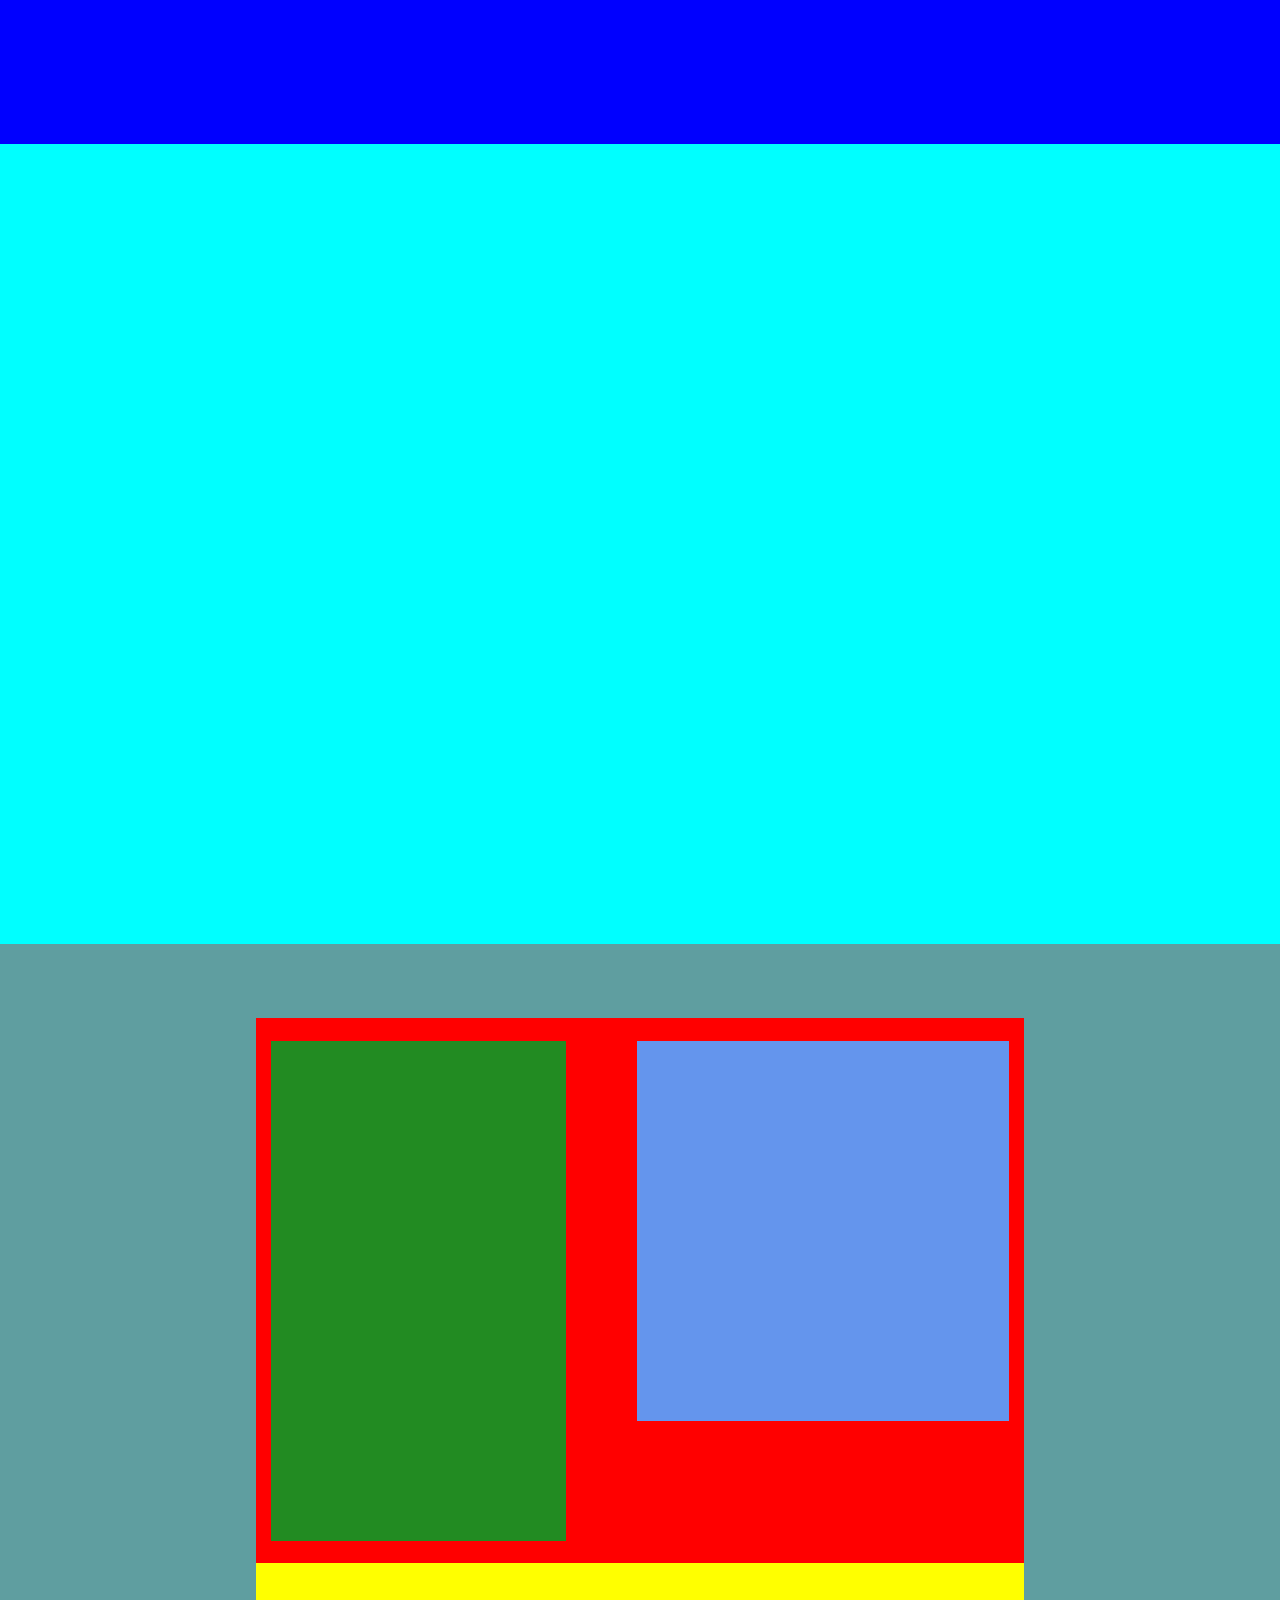
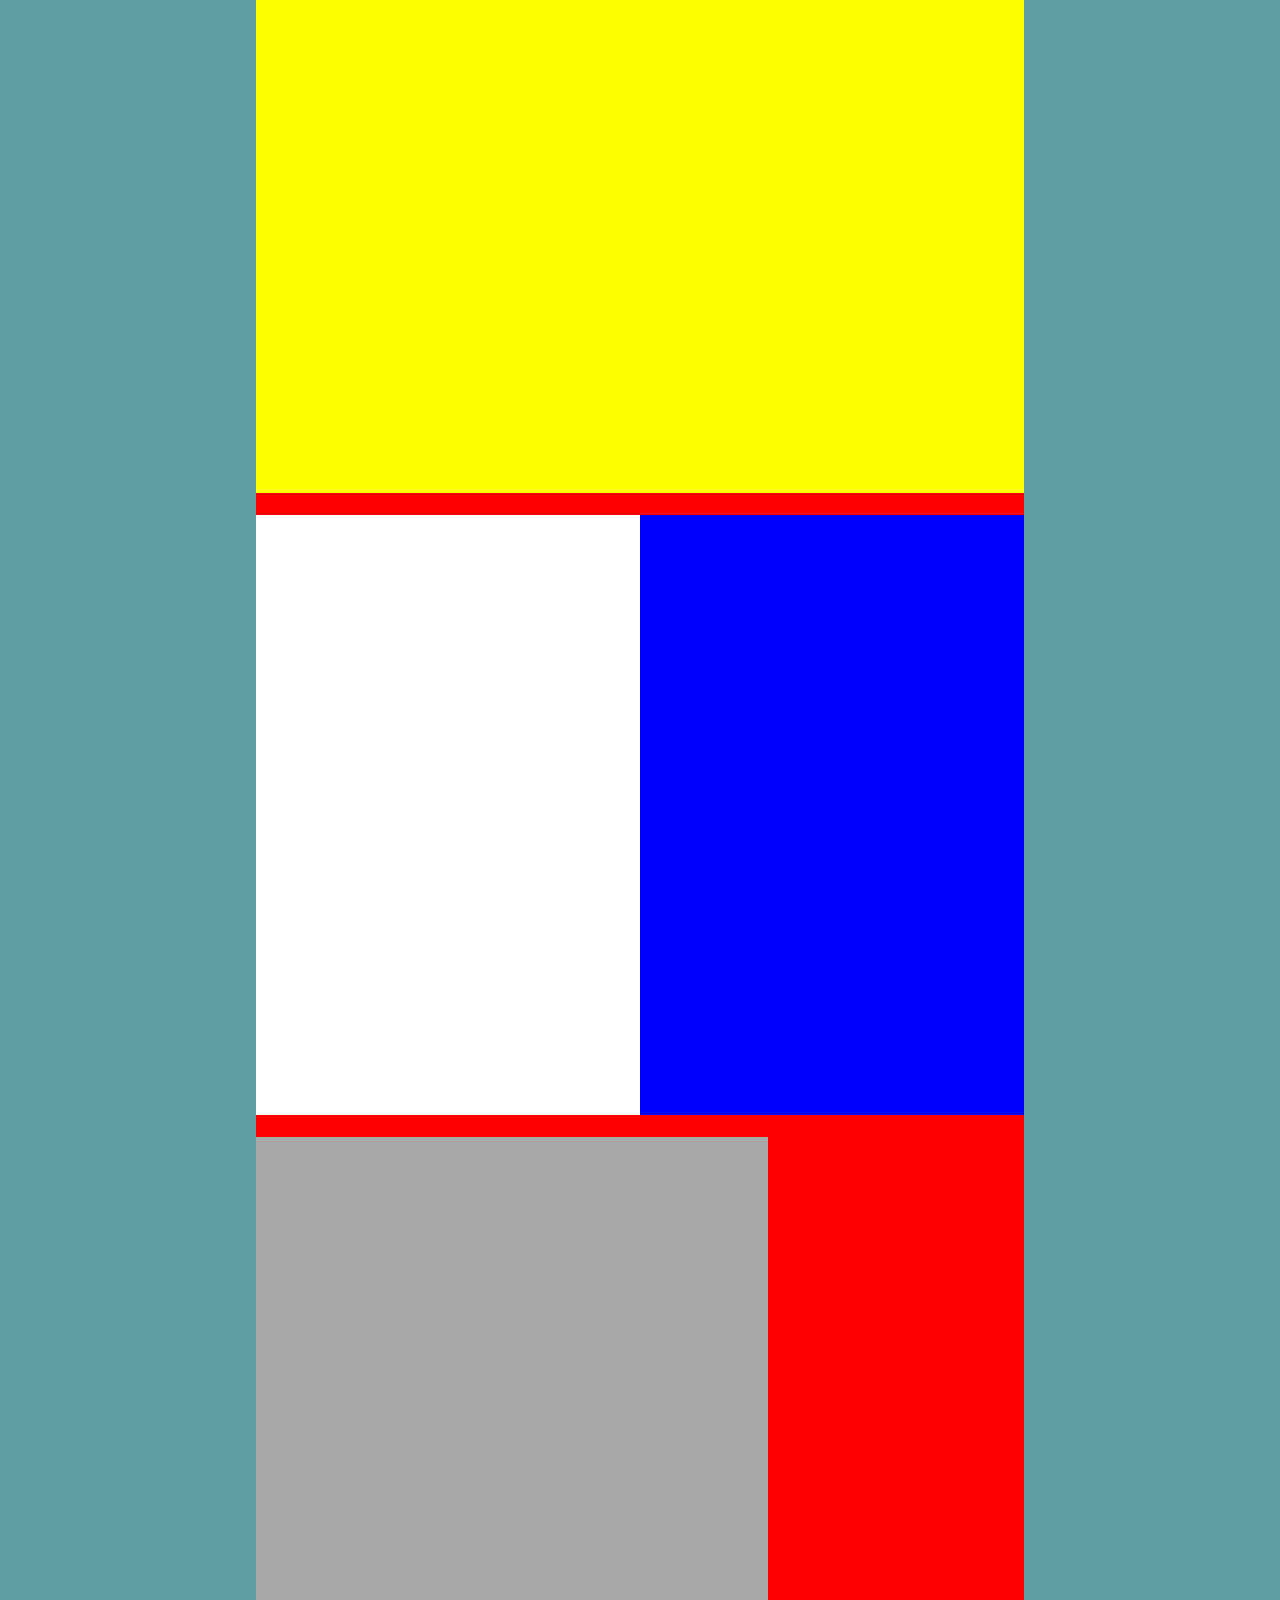
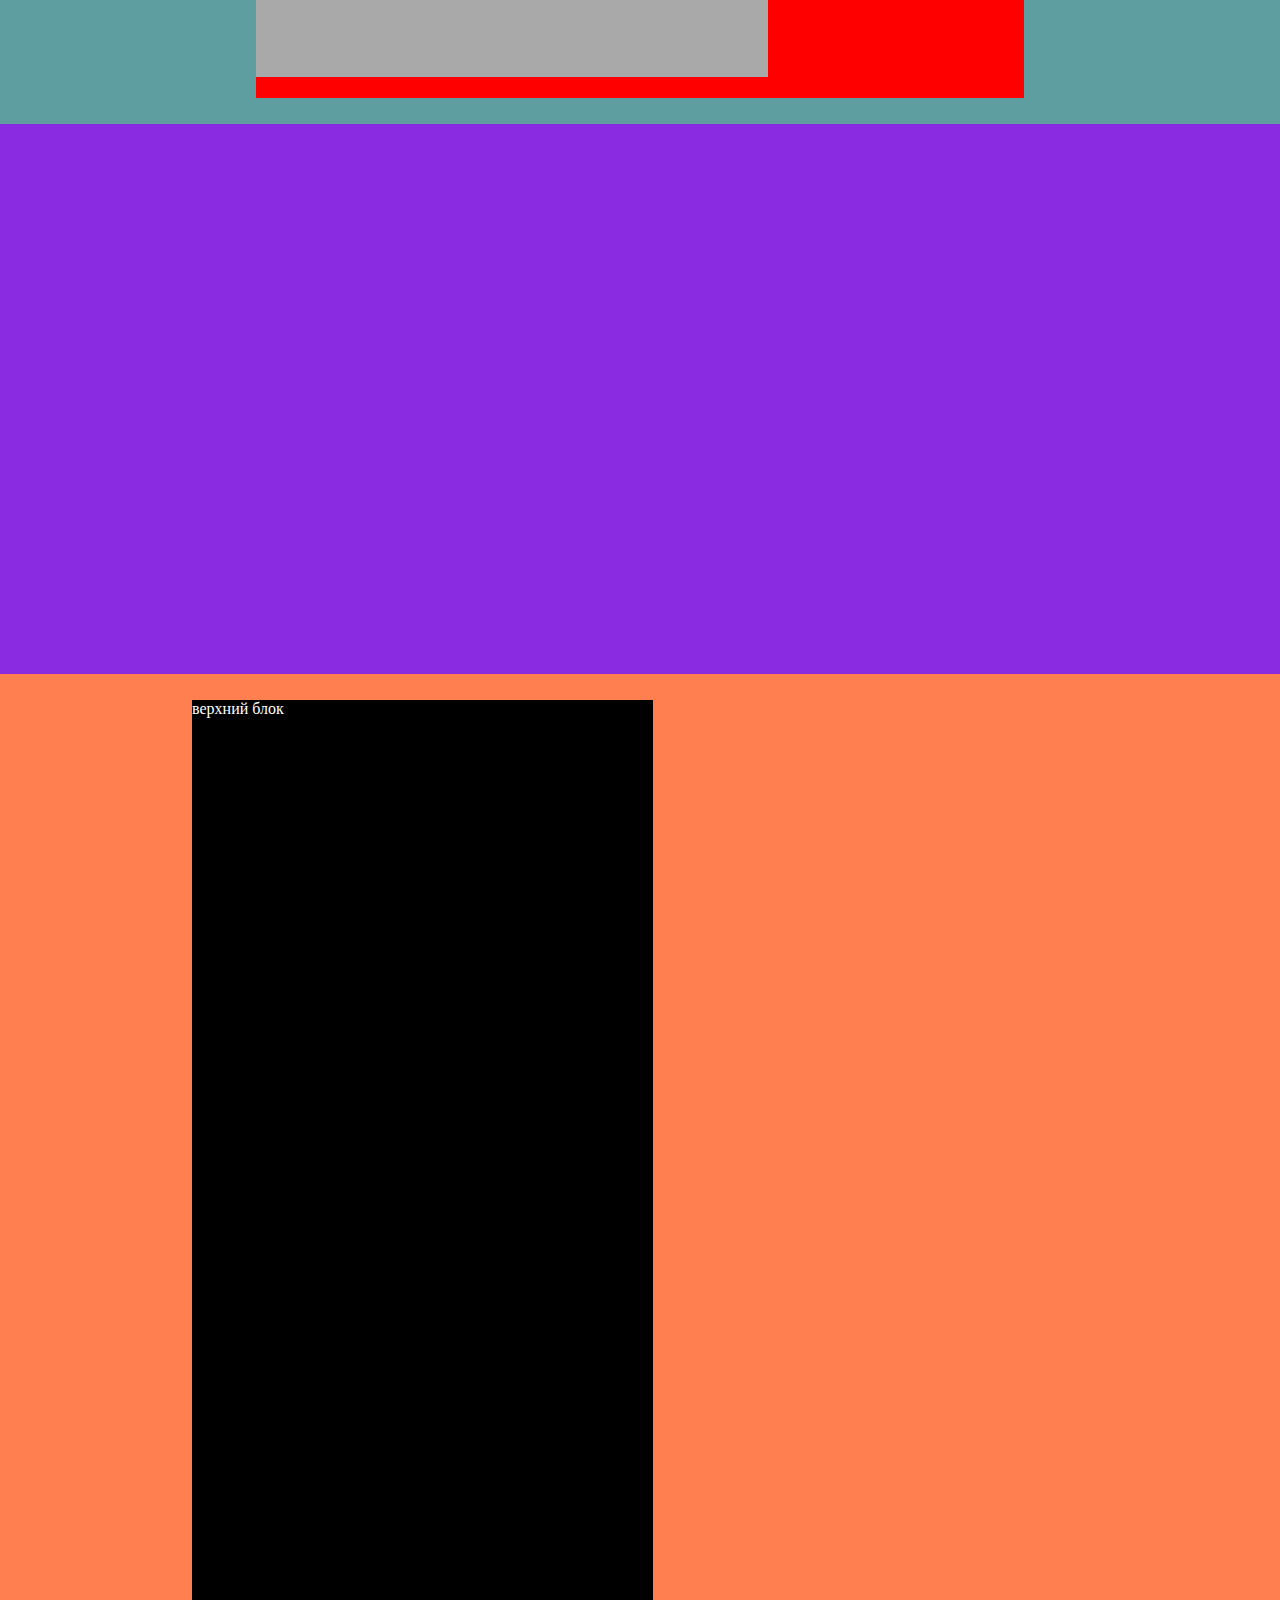
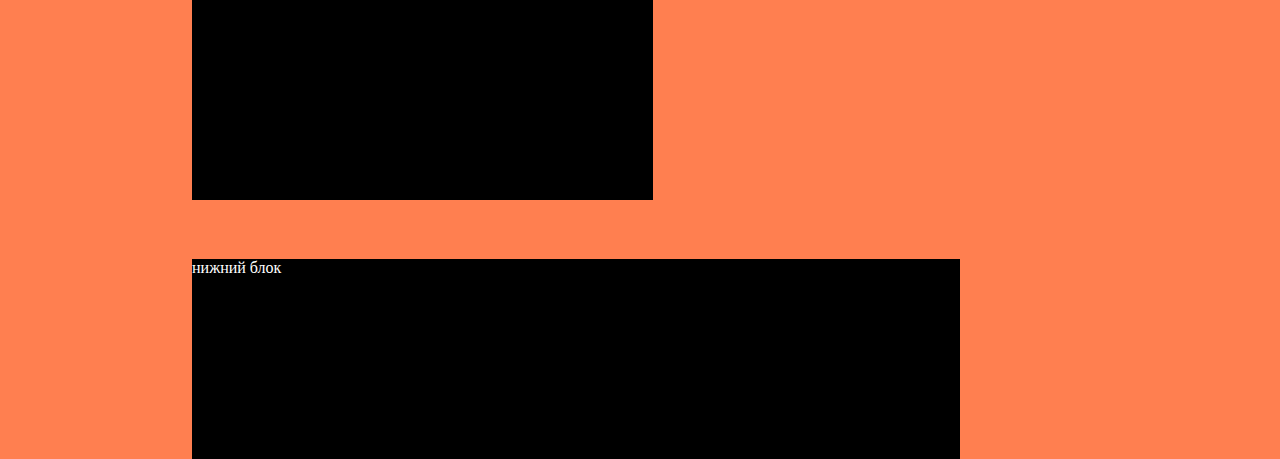
==== index.html @ 742ba9f4 "Project1 (24.08) is done" ====
<!DOCTYPE html>
<html lang="en">
<head>
    <meta charset="UTF-8">
    <meta name="viewport" content="width=device-width, initial-scale=1.0">
    <meta http-equiv="X-UA-Compatible" content="ie=edge">
    <title>Project1</title>
    <link rel="stylesheet" href="style.css">
</head>
<body>
    <div class="main">

        <div class="first"></div>

        <div class="second"></div>
        
        <div class="third">
            
            <div class="container">
                <div class="inner1"></div>
                <div class="inner2"></div>
                <div class="inner3"></div>
                <div class="inner4"></div>
                <div class="inner5"></div>
                <div class="inner6"></div>
            </div>
        </div>
        
        <div class="fourth"></div>

        <div class="fifth">
                
            <div class="upper">верхний блок</div>
            
            <div class="lower">нижний блок</div>

        </div>

        <div class="six">

        </div>

    </div>
</body>
</html>
---- style.css ----
body, html {
    margin: 0;
    padding: 0;
}

body > div {
    width: 100%;
}

.first {
    height: 144px;
    background-color: blue;
}



.second {
    height: 800px;
    background-color: aqua;
}



    .third {
        height: 2380px;
        display: flex;
        justify-content: center;
        align-items: flex-end;
        background-color: cadetblue;
    }

    .container {
        height: 2280px;
        width: 60vw;
        display: flex;
        flex-wrap: wrap;
        justify-content: space-between;
        background-color: red;
        margin-bottom: 2%;
    }

    .inner1, .inner2 {
        margin-top: 3%;
    }

    .inner1 {
        height: 500px;
        width: 23vw;
        background-color: forestgreen;
        margin-left: 2%;
    }

    .inner2 {
        height: 380px;
        width: 29vw;
        background-color: cornflowerblue;
        margin-right: 2%;
    }

    .inner3 {
        height: 530px;
        width: 60vw;
        background-color: yellow;
    }

    .inner4 {
        height: 600px;
        width: 30vw;
        background-color: white;
    }

    .inner5 {
        height: 600px;
        width: 30vw;
        background-color: blue;
    }

    .inner6 {
        height: 540px;
        width: 40vw;
        background-color: darkgray;
        align-self: flex-start;
    }



.fourth {
    height: 550px;
    background-color: blueviolet;
}



    .fifth {
        height: 1385px;
        background-color: coral;
        display: flex;
        flex-direction: column;
        justify-content: space-between;
    }

    .upper, .lower {
        margin-left: 15%;
        background-color: black;
        color: white;
    }

    .upper {
        height: 1100px;
        width: 36vw;
        margin-top: 2%;
    }

    .lower {
        height: 200px;
        width: 60vw;
    }

    .six {
        display: none;
    }

    @media (max-width: 425px) {

        .first {
            height: 60vh;
        }

        .second {
            height: 650px;
        }

        .third {
            height: 3400px;
        }

        .container {
            width: 100%;
            height: 100%;
            
            justify-content: space-around;
            align-content: flex-start;
            margin: 0;
        }

        .inner1, .inner2, .inner3, .inner5, .inner6 {
            width: 90vw;
            margin: 2% 0 0 0;
        }

        .inner1 {
            height: 300px;
        }

        .inner2 {
            height: 400px;
        }

        .inner3 {
            height: 500px;
        }

        .inner4 {
            height: 100px;
            width: 100%;
            margin: 2% 0 0 0;
        }

        .inner5 {
            height: 1300px;
        }

        .inner6 {
            height: 600px;
        }

        .fourth {
            height: 400px;
        }

        .fifth {
                height: 1480px;
        }

        .upper, .lower {
            display: none;
        }

        .six {
            display: block;
            height: 130px;
            width: 100%;
            background: cadetblue;
        }
    }
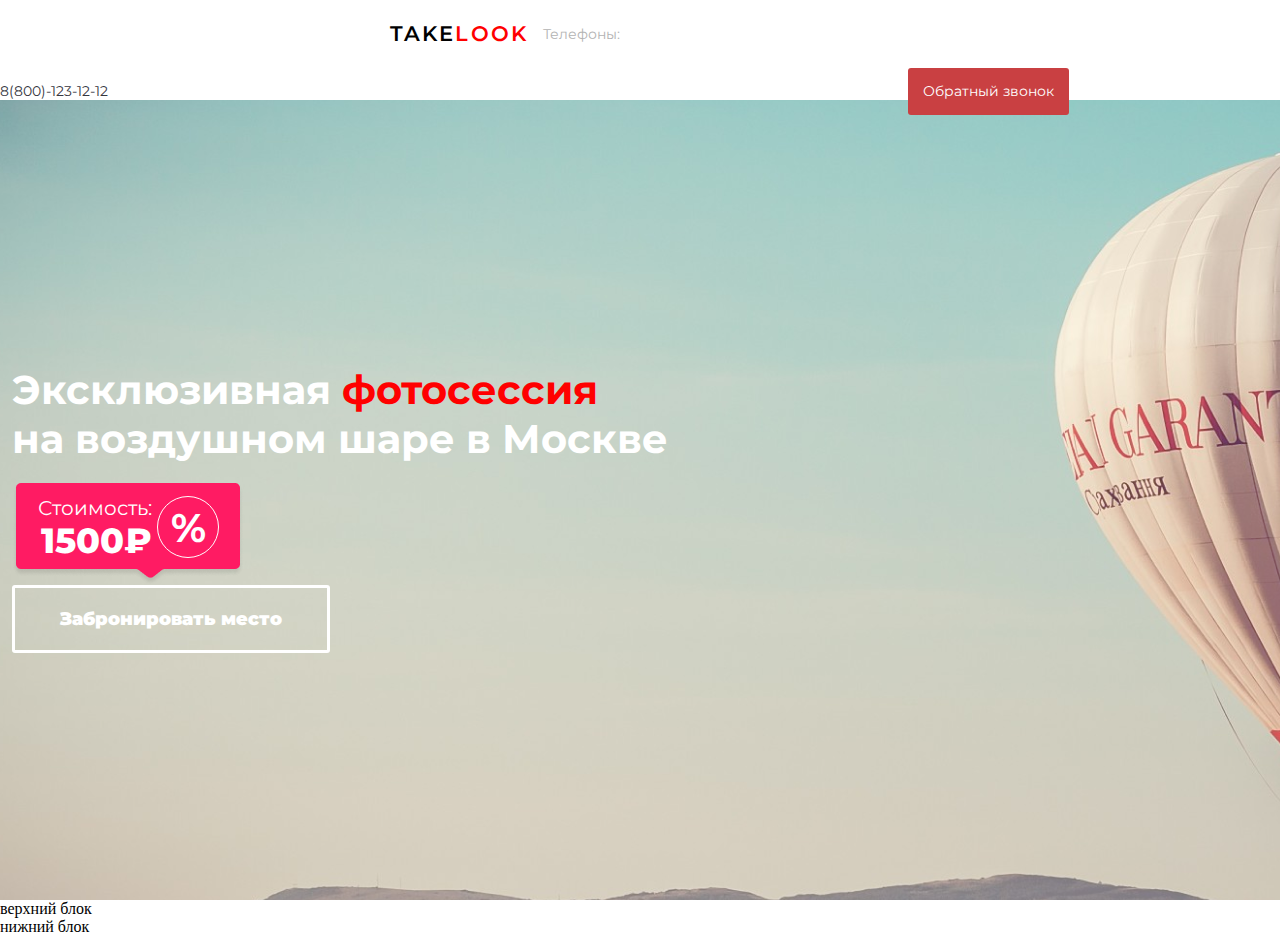
==== commit 5c2d69fd: "Header and tagline is done" ====
--- a/index.html
+++ b/index.html
@@ -5,14 +5,32 @@
     <meta name="viewport" content="width=device-width, initial-scale=1.0">
     <meta http-equiv="X-UA-Compatible" content="ie=edge">
     <title>Project1</title>
-    <link rel="stylesheet" href="style.css">
+    <link rel="stylesheet" href="styles.css">
+    <link href="https://fonts.googleapis.com/css?family=Montserrat:400,700&display=swap&subset=cyrillic" rel="stylesheet">
 </head>
 <body>
     <div class="main">
 
-        <div class="first"></div>
+        <header>
+            <p class="takelook">TAKE<span class="red">LOOK</span></p>
+            <p class="phones">Телефоны:</p>
+            <p class="numbers">8(800)-123-12-12</p>
+            <a class="callback">Обратный звонок</a>
+        </header>
 
-        <div class="second"></div>
+        <div class="tagline">
+            <div class="container">
+                <p class="marketingString">Эксклюзивная <span class="red">фотосессия</span> <br>
+                    на воздушном шаре в Москве</p>
+                <div class="tag1500">
+                    <p class="cost">Стоимость:</p>
+                    <div class="percent">%</div>
+                    <p class="P1500">1500₽</p>
+                </div>
+                <a class="btnReservation">Забронировать место</a>
+            </div>
+            
+        </div>
         
         <div class="third">
             
--- a/styles.css
+++ b/styles.css
@@ -0,0 +1,188 @@
+body, html {
+  margin: 0;
+  padding: 0;
+}
+
+body > div, html > div {
+  width: 100%;
+}
+
+.red {
+  color: red;
+}
+
+header {
+  height: 100px;
+  font-family: Montserrat;
+  font-style: normal;
+  font-size: 14px;
+  font-weight: normal;
+  line-height: 17px;
+  display: -webkit-box;
+  display: -ms-flexbox;
+  display: flex;
+  -ms-flex-wrap: wrap;
+      flex-wrap: wrap;
+  -webkit-box-align: center;
+      -ms-flex-align: center;
+          align-items: center;
+}
+
+header .takelook {
+  font-weight: 600;
+  font-size: 21px;
+  line-height: 26px;
+  letter-spacing: 0.1em;
+  margin-left: 390px;
+}
+
+header .phones, header .numbers {
+  font-weight: normal;
+  font-size: 14px;
+  line-height: 17px;
+  margin: 0px 0 0 15px;
+  color: #B3B3B3;
+}
+
+header .numbers {
+  margin: 0 800px 0 0;
+  color: #37373F;
+}
+
+header .callback {
+  font-family: Montserrat;
+  font-style: normal;
+  font-size: 14px;
+  font-weight: normal;
+  line-height: 17px;
+  background-color: #C94042;
+  color: white;
+  padding: 15px;
+  border-radius: 3px;
+  font-weight: normal;
+  font-size: 14px;
+  line-height: 17px;
+}
+
+.tagline {
+  height: 800px;
+  background-image: url(images/Vector.png);
+  font-family: Montserrat;
+  font-style: normal;
+  font-size: 14px;
+  font-weight: normal;
+  line-height: 17px;
+  font-weight: bold;
+  font-size: 40px;
+  line-height: 49px;
+  color: white;
+  display: -webkit-box;
+  display: -ms-flexbox;
+  display: flex;
+  -webkit-box-align: center;
+      -ms-flex-align: center;
+          align-items: center;
+  -webkit-box-pack: center;
+      -ms-flex-pack: center;
+          justify-content: center;
+}
+
+.tagline > .container {
+  margin-right: 600px;
+}
+
+.tagline > .container .marketingString {
+  margin: 0 0 20px 0;
+}
+
+.tag1500 {
+  width: 232px;
+  height: 103px;
+  background-image: url(images/tagBack.png);
+  display: -ms-grid;
+  display: grid;
+      grid-template-areas: "cost percent" "P1500 percent";
+  -ms-grid-columns: 140px 1fr;
+      grid-template-columns: 140px 1fr;
+  -ms-grid-rows: 40px 1fr;
+      grid-template-rows: 40px 1fr;
+}
+
+.tag1500 .cost {
+  font-family: Montserrat;
+  font-style: normal;
+  font-size: 14px;
+  font-weight: normal;
+  line-height: 17px;
+  font-size: 20px;
+  line-height: 151.16%;
+  -ms-grid-row: 1;
+  -ms-grid-column: 1;
+  grid-area: cost;
+  -ms-flex-item-align: end;
+      -ms-grid-row-align: end;
+      align-self: end;
+  -ms-grid-column-align: end;
+      justify-self: end;
+  margin: 0;
+}
+
+.tag1500 .P1500 {
+  font-family: Montserrat;
+  font-style: normal;
+  font-size: 14px;
+  font-weight: normal;
+  line-height: 17px;
+  font-weight: 800;
+  font-size: 35px;
+  line-height: 100%;
+  -ms-grid-row: 2;
+  -ms-grid-column: 1;
+  grid-area: P1500;
+  -ms-flex-item-align: start;
+      -ms-grid-row-align: start;
+      align-self: start;
+  -ms-grid-column-align: end;
+      justify-self: end;
+  margin: 0;
+}
+
+.tag1500 .percent {
+  border: 1px solid white;
+  border-radius: 50%;
+  height: 60px;
+  width: 60px;
+  display: -webkit-box;
+  display: -ms-flexbox;
+  display: flex;
+  -webkit-box-pack: center;
+      -ms-flex-pack: center;
+          justify-content: center;
+  -webkit-box-align: center;
+      -ms-flex-align: center;
+          align-items: center;
+  -ms-grid-row: 1;
+  -ms-grid-row-span: 2;
+  -ms-grid-column: 2;
+  grid-area: percent;
+  -ms-flex-item-align: start;
+      align-self: start;
+  margin: 13px 0 0 5px;
+}
+
+.btnReservation {
+  text-decoration: none;
+  border-radius: 3px;
+  border: 3px solid white;
+  padding: 20px 45px;
+  font-family: Montserrat;
+  font-style: normal;
+  font-size: 14px;
+  font-weight: normal;
+  line-height: 17px;
+  font-weight: 900;
+  font-size: 18px;
+  line-height: 22px;
+  text-align: center;
+}
+/*# sourceMappingURL=styles.css.map */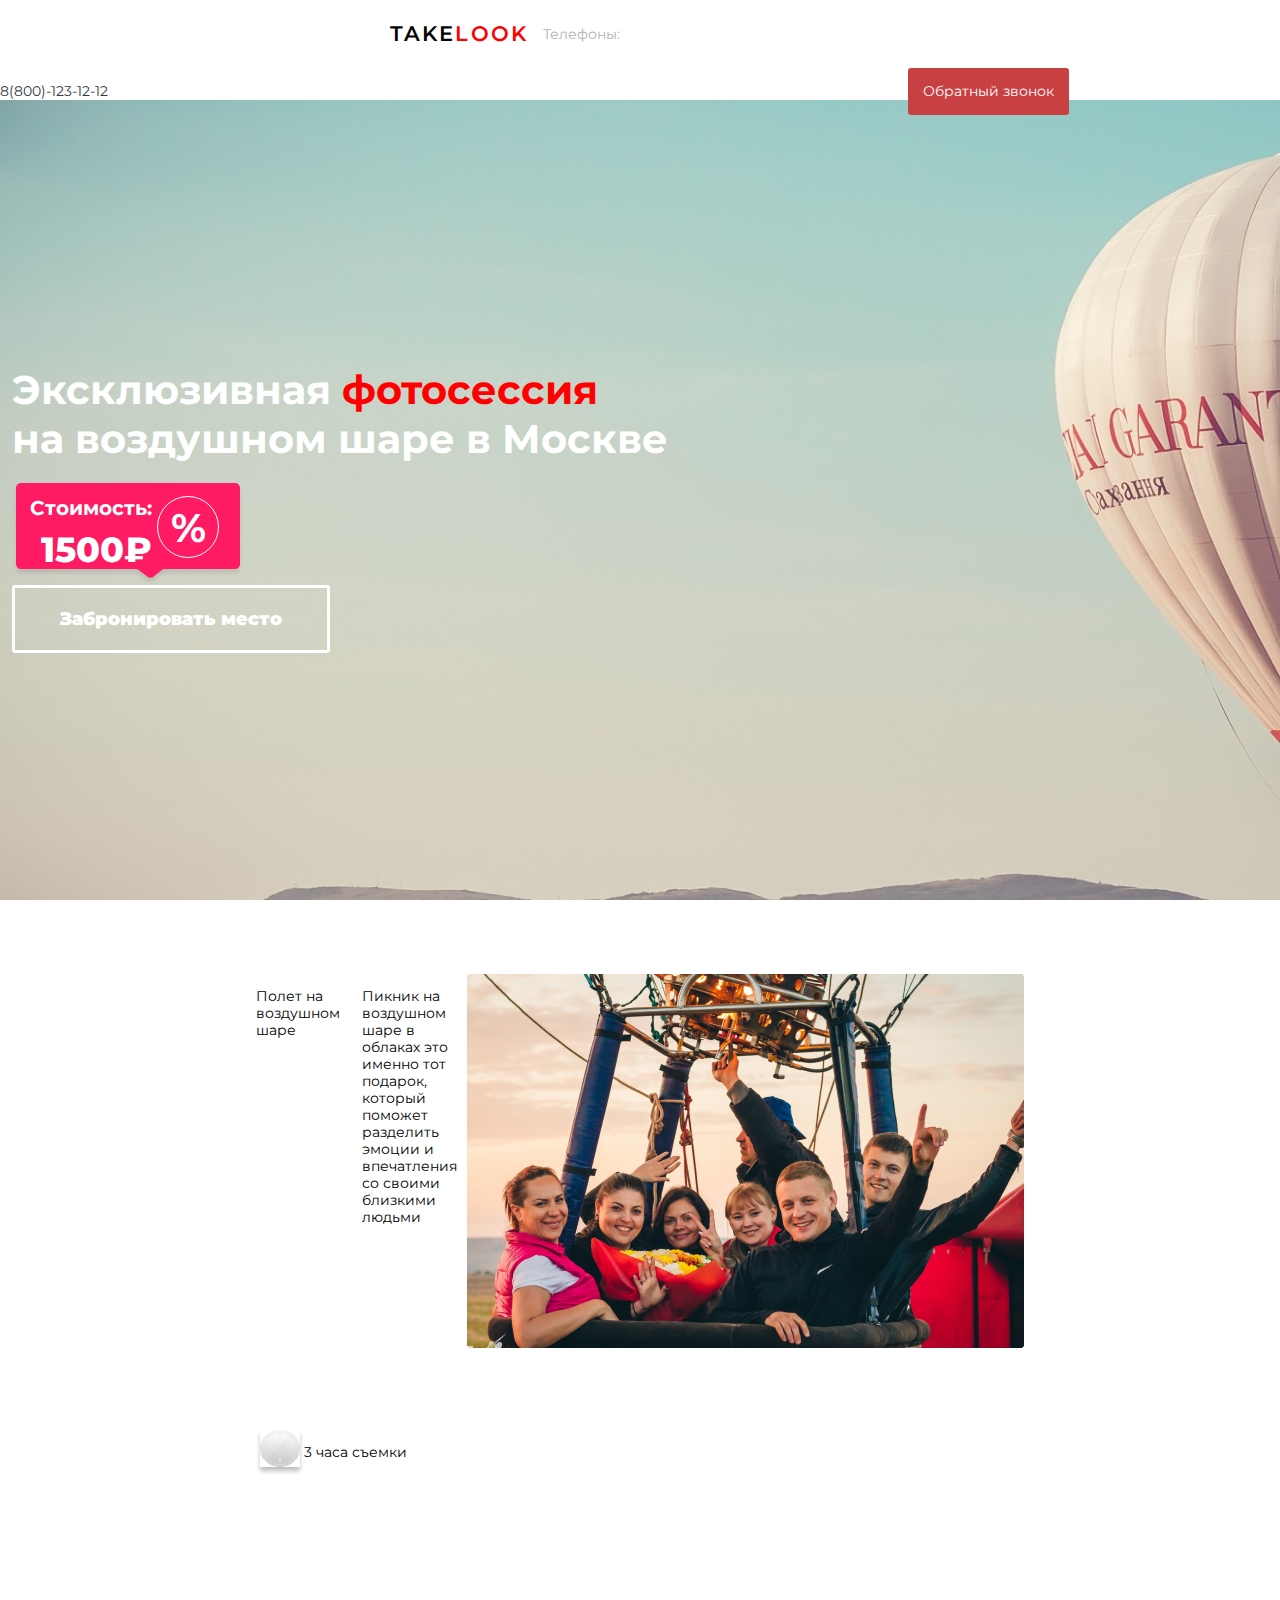
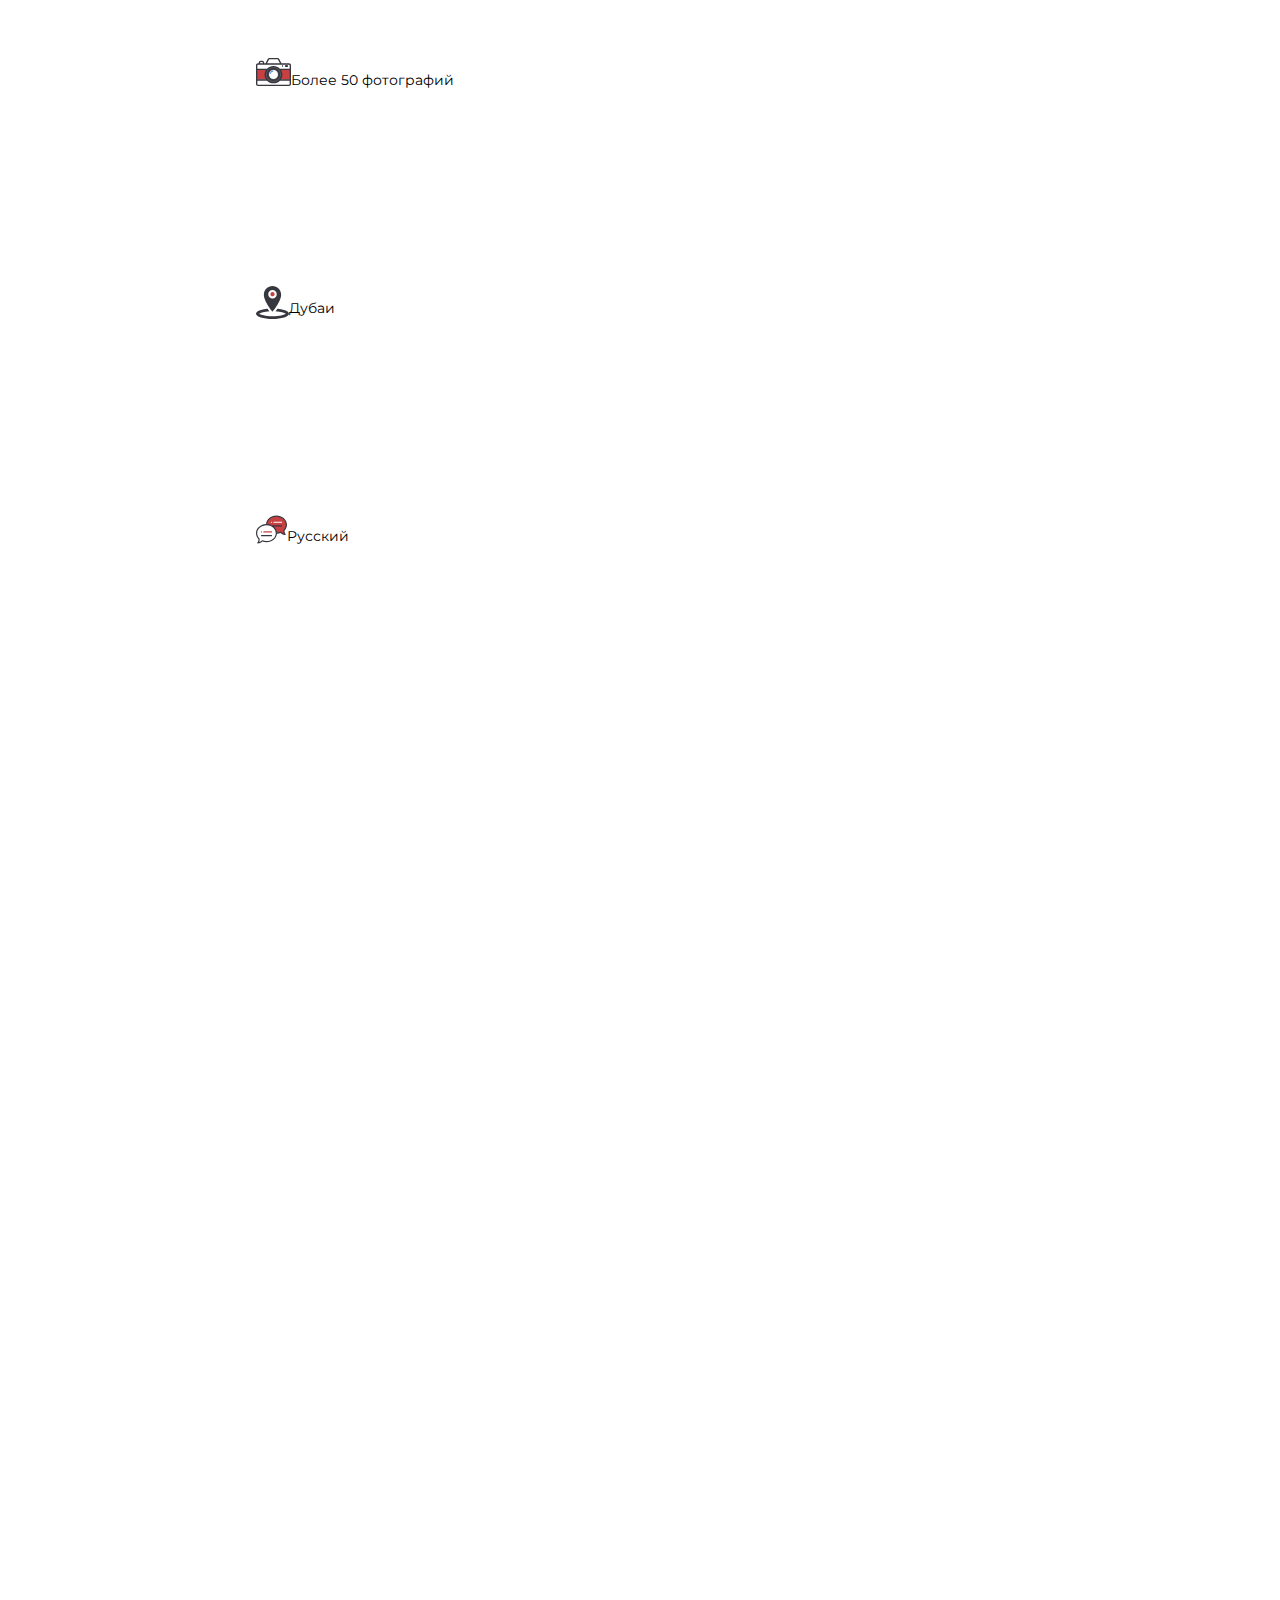
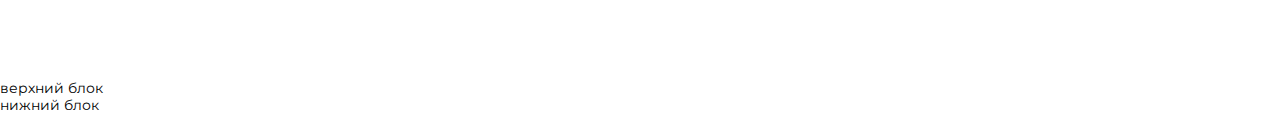
==== commit a9507ab9: "added description div" ====
--- a/index.html
+++ b/index.html
@@ -29,14 +29,38 @@
                 </div>
                 <a class="btnReservation">Забронировать место</a>
             </div>
-            
         </div>
         
         <div class="third">
-            
             <div class="container">
-                <div class="inner1"></div>
-                <div class="inner2"></div>
+                        <div class="item-1">
+                            <p class="item">
+                                Полет на <br>
+                                воздушном шаре
+                            </p>
+                            <p class="item">
+                                Пикник на воздушном шаре в облаках это именно 
+                                тот подарок, который поможет разделить эмоции 
+                                и впечатления со своими близкими людьми
+                            </p>
+                        </div>
+                        
+                        <div class ="item-3">
+                            <img src="images/Clock.svg"> <p>3 часа съемки</p> 
+                        </div>
+                        <div class="item-4">
+                            <img src="images/Photo.svg"> <p>Более 50 фотографий</p>
+                        </div>
+                        <div class="item-5">
+                            <img src="images/map-pin-marked.svg"> <p>Дубаи</p>
+                        </div>
+                        <div class="item-6">
+                            <img src="images/speech-bubble.svg"> <p>Русский</p>
+                        </div>
+
+                        <img class="item-7" src="images/Rectangle 3slider-image.png">
+            </div>
+                
                 <div class="inner3"></div>
                 <div class="inner4"></div>
                 <div class="inner5"></div>
--- a/styles.css
+++ b/styles.css
@@ -1,23 +1,23 @@
 body, html {
   margin: 0;
   padding: 0;
-}
-
-body > div, html > div {
-  width: 100%;
-}
-
-.red {
-  color: red;
-}
-
-header {
-  height: 100px;
   font-family: Montserrat;
   font-style: normal;
   font-size: 14px;
   font-weight: normal;
   line-height: 17px;
+}
+
+body > div, html > div {
+  width: 100%;
+}
+
+.red {
+  color: red;
+}
+
+header {
+  height: 100px;
   display: -webkit-box;
   display: -ms-flexbox;
   display: flex;
@@ -50,12 +50,7 @@
 }
 
 header .callback {
-  font-family: Montserrat;
-  font-style: normal;
-  font-size: 14px;
-  font-weight: normal;
-  line-height: 17px;
-  background-color: #C94042;
+  background-color: #c94042;
   color: white;
   padding: 15px;
   border-radius: 3px;
@@ -64,14 +59,13 @@
   line-height: 17px;
 }
 
+header .callback:hover {
+  background-color: rgba(201, 64, 66, 0.8);
+}
+
 .tagline {
   height: 800px;
   background-image: url(images/Vector.png);
-  font-family: Montserrat;
-  font-style: normal;
-  font-size: 14px;
-  font-weight: normal;
-  line-height: 17px;
   font-weight: bold;
   font-size: 40px;
   line-height: 49px;
@@ -109,11 +103,6 @@
 }
 
 .tag1500 .cost {
-  font-family: Montserrat;
-  font-style: normal;
-  font-size: 14px;
-  font-weight: normal;
-  line-height: 17px;
   font-size: 20px;
   line-height: 151.16%;
   -ms-grid-row: 1;
@@ -128,14 +117,9 @@
 }
 
 .tag1500 .P1500 {
-  font-family: Montserrat;
-  font-style: normal;
-  font-size: 14px;
-  font-weight: normal;
-  line-height: 17px;
   font-weight: 800;
   font-size: 35px;
-  line-height: 100%;
+  line-height: 53px;
   -ms-grid-row: 2;
   -ms-grid-column: 1;
   grid-area: P1500;
@@ -175,14 +159,104 @@
   border-radius: 3px;
   border: 3px solid white;
   padding: 20px 45px;
-  font-family: Montserrat;
-  font-style: normal;
-  font-size: 14px;
-  font-weight: normal;
-  line-height: 17px;
   font-weight: 900;
   font-size: 18px;
   line-height: 22px;
   text-align: center;
 }
+
+.btnReservation:hover {
+  background-color: rgba(253, 253, 255, 0.2);
+}
+
+.third {
+  height: 2380px;
+  display: -webkit-box;
+  display: -ms-flexbox;
+  display: flex;
+  -webkit-box-pack: center;
+      -ms-flex-pack: center;
+          justify-content: center;
+  -webkit-box-align: end;
+      -ms-flex-align: end;
+          align-items: flex-end;
+}
+
+.third .container {
+  height: 2280px;
+  width: 60vw;
+  margin-bottom: 2%;
+  display: -ms-grid;
+  display: grid;
+  -ms-grid-columns: auto;
+      grid-template-columns: auto;
+  -ms-grid-rows: 10% 10% 10% 10% 10% 10% 10%;
+      grid-template-rows: 10% 10% 10% 10% 10% 10% 10%;
+      grid-template-areas: "item-1 item-7"+ "item-2 item-7"+ "item-3 item-7"+ "item-4 item-7"+ "item-5 item-7"+ "item-6 item-7";
+}
+
+.third .container > div {
+  display: -webkit-box;
+  display: -ms-flexbox;
+  display: flex;
+  -webkit-box-align: start;
+      -ms-flex-align: start;
+          align-items: flex-start;
+}
+
+.item-1 {
+  -ms-grid-row: 1;
+  -ms-grid-column: 1;
+  grid-area: item-1;
+}
+
+.item-1 > p {
+  width: 100%;
+}
+
+.item-2 {
+  -ms-grid-row: 2;
+  -ms-grid-column: 1;
+  grid-area: item-2;
+  font-weight: normal;
+  font-size: 18px;
+  line-height: 26px;
+  color: #37373F;
+}
+
+.item-3 {
+  -ms-grid-row: 3;
+  -ms-grid-column: 1;
+  grid-area: item-3;
+}
+
+.item-4 {
+  -ms-grid-row: 4;
+  -ms-grid-column: 1;
+  grid-area: item-4;
+}
+
+.item-5 {
+  -ms-grid-row: 5;
+  -ms-grid-column: 1;
+  grid-area: item-5;
+}
+
+.item-6 {
+  -ms-grid-row: 6;
+  -ms-grid-column: 1;
+  grid-area: item-6;
+}
+
+.item-7 {
+  -ms-grid-row: 1;
+  -ms-grid-row-span: 6;
+  -ms-grid-column: 2;
+  grid-area: item-7;
+}
 /*# sourceMappingURL=styles.css.map */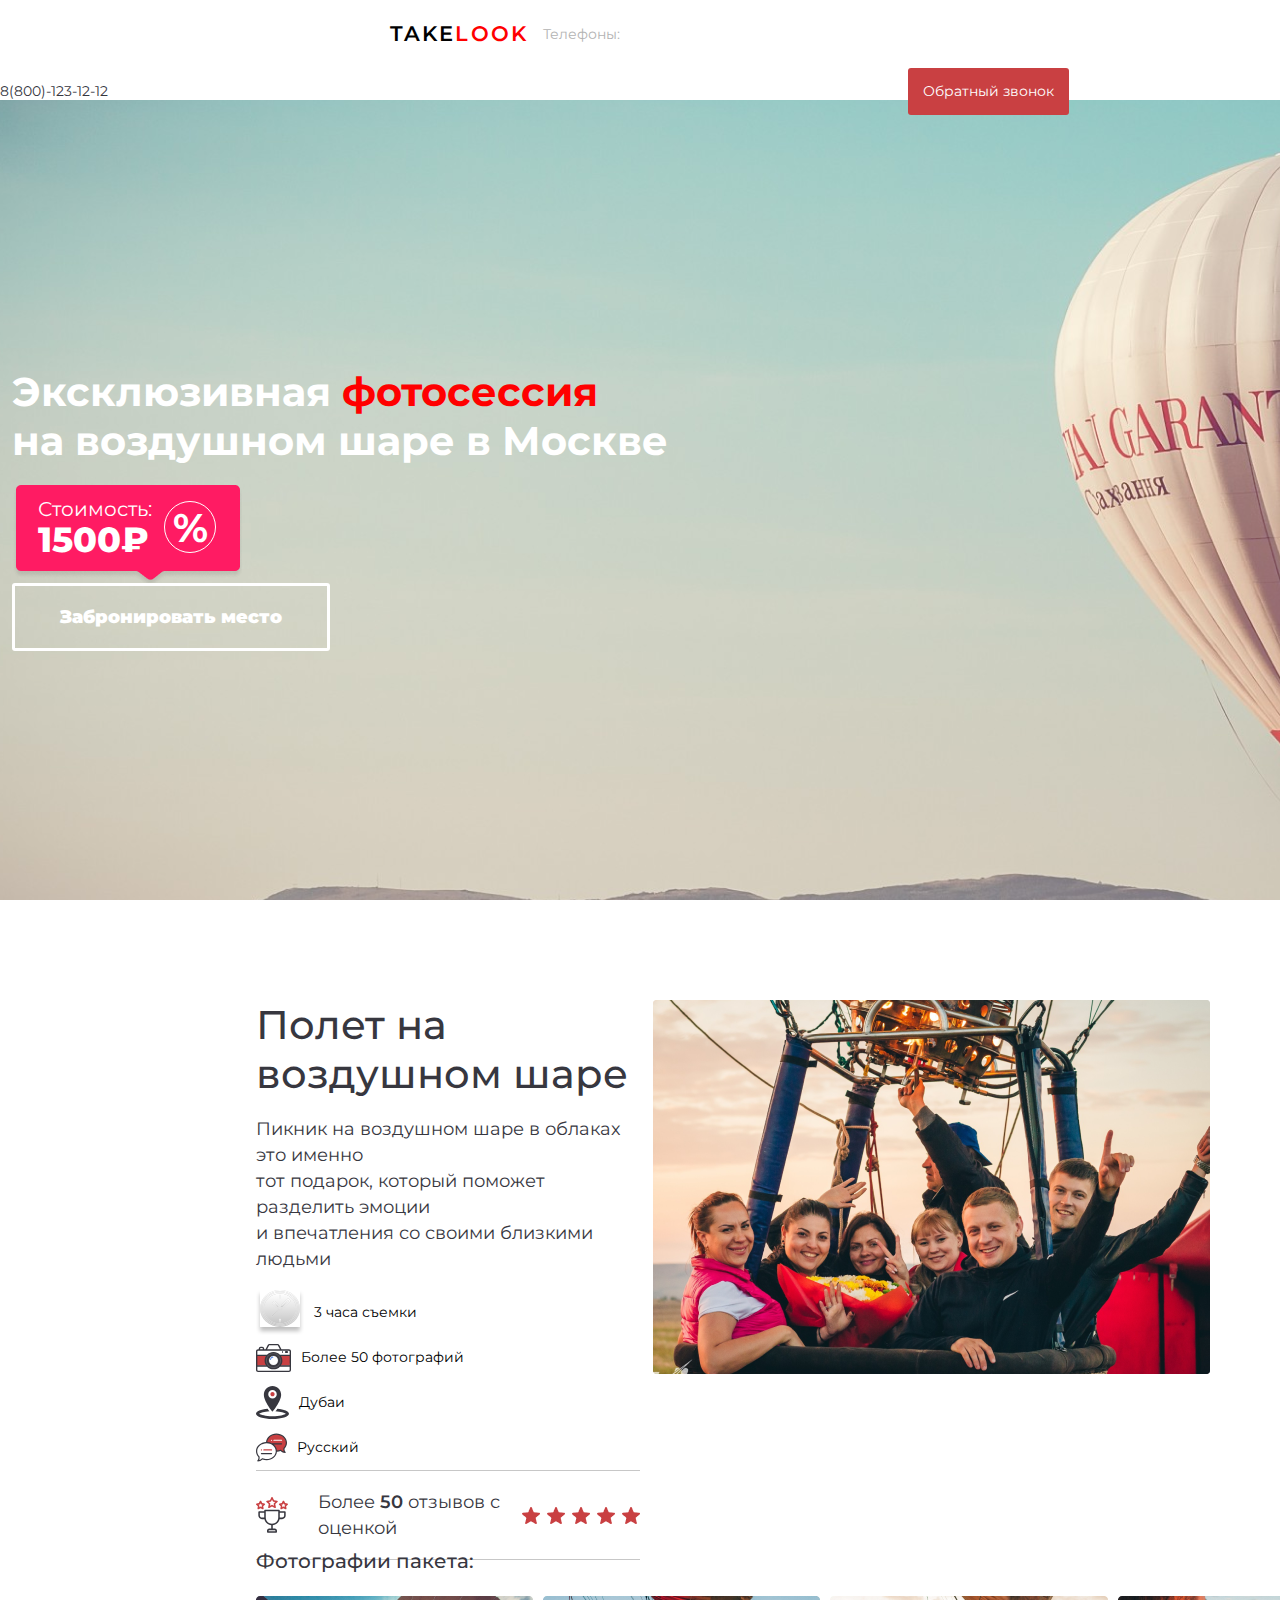
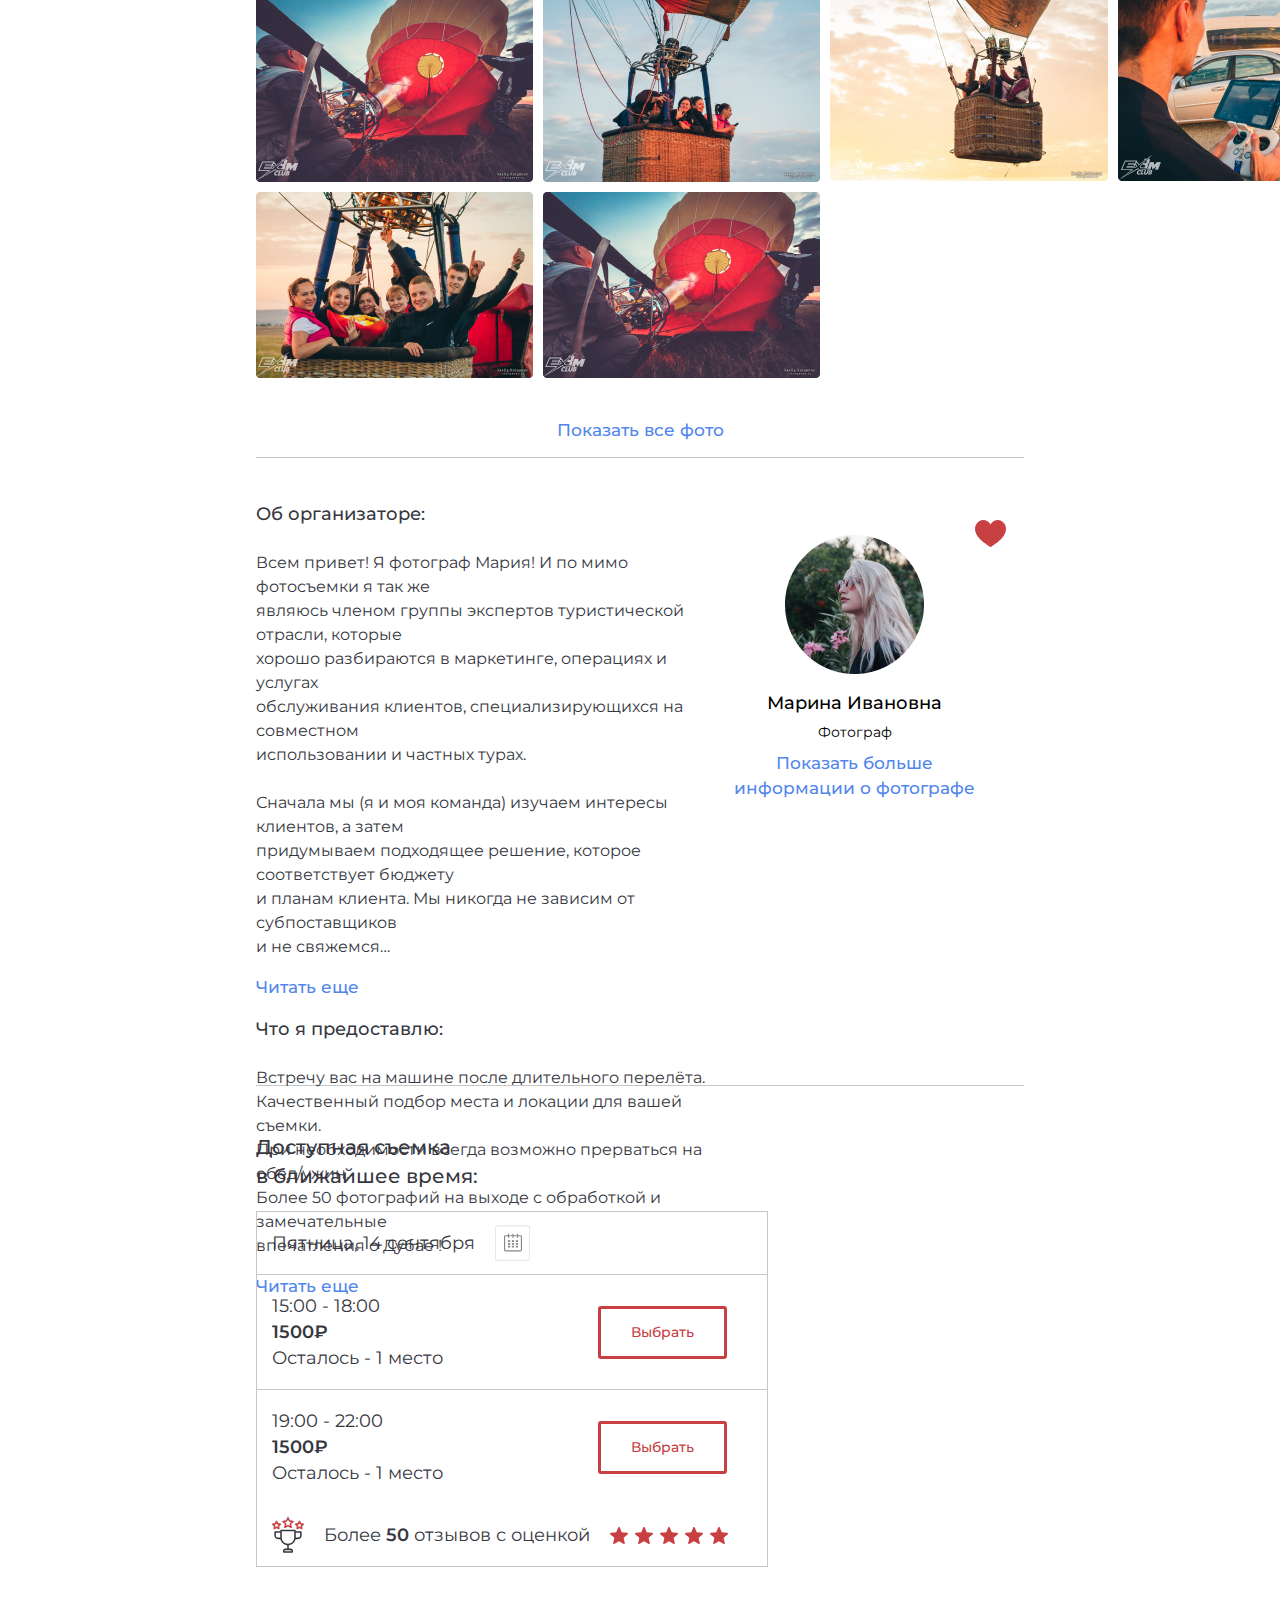
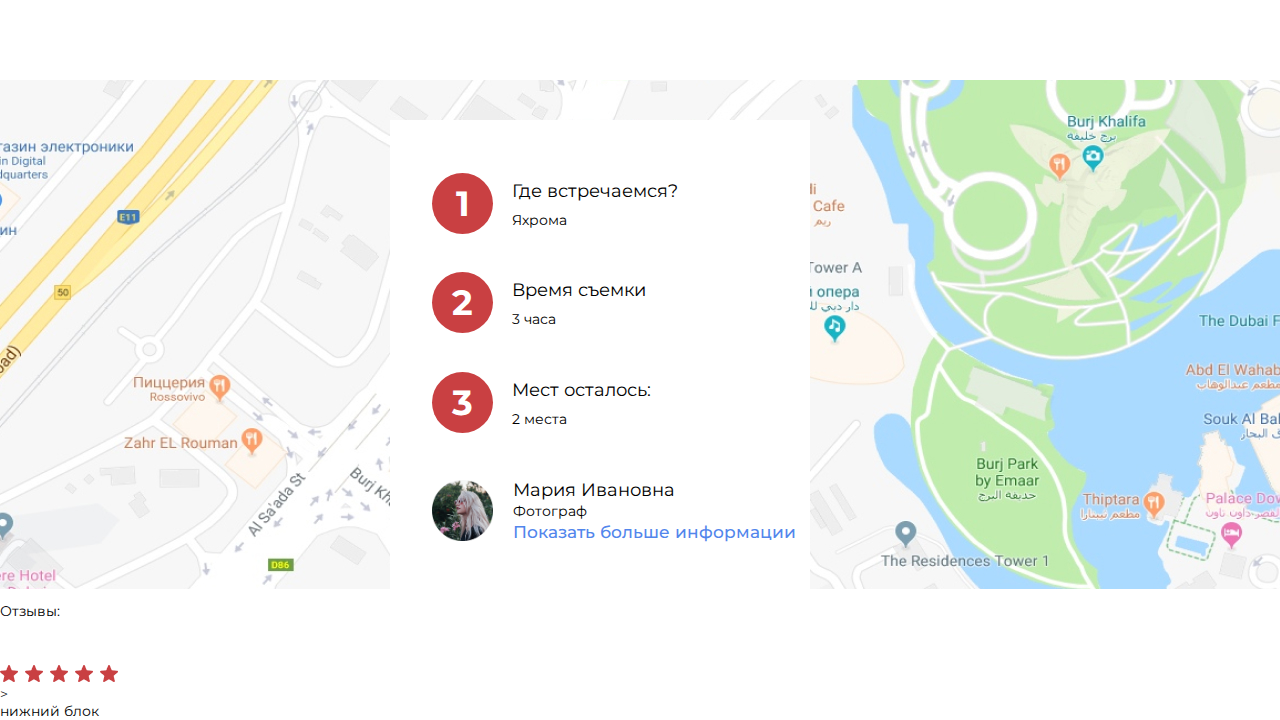
==== commit 1ff27d8b: "almost all is done" ====
--- a/index.html
+++ b/index.html
@@ -6,8 +6,7 @@
     <meta http-equiv="X-UA-Compatible" content="ie=edge">
     <title>Project1</title>
     <link rel="stylesheet" href="styles.css">
-    <link href="https://fonts.googleapis.com/css?family=Montserrat:400,700&display=swap&subset=cyrillic" rel="stylesheet">
-</head>
+    <link href="https://fonts.googleapis.com/css?family=Montserrat:500,600,700,800,900&display=swap&subset=cyrillic" rel="stylesheet"></head>
 <body>
     <div class="main">
 
@@ -23,9 +22,11 @@
                 <p class="marketingString">Эксклюзивная <span class="red">фотосессия</span> <br>
                     на воздушном шаре в Москве</p>
                 <div class="tag1500">
-                    <p class="cost">Стоимость:</p>
+                    <p class="cost">
+                        Стоимость:
+                        <span class="P1500">1500₽</span>
+                    </p>
                     <div class="percent">%</div>
-                    <p class="P1500">1500₽</p>
                 </div>
                 <a class="btnReservation">Забронировать место</a>
             </div>
@@ -33,46 +34,172 @@
         
         <div class="third">
             <div class="container">
-                        <div class="item-1">
-                            <p class="item">
-                                Полет на <br>
-                                воздушном шаре
+                <div class="description">
+                    <p>
+                        Полет на <br>
+                        воздушном шаре
+                    </p>
+                        
+                    <p>
+                        Пикник на воздушном шаре в облаках это именно <br> 
+                        тот подарок, который поможет разделить эмоции <br>
+                        и впечатления со своими близкими людьми
+                    </p>
+                    
+                    <div>
+                        <img src="images/Clock.svg"> <p>3 часа съемки</p> 
+                    </div>
+                    <div>
+                        <img src="images/Photo.svg"> <p>Более 50 фотографий</p>
+                    </div>
+                    <div>
+                        <img src="images/map-pin-marked.svg"> <p>Дубаи</p>
+                    </div>
+                    <div>
+                        <img src="images/speech-bubble.svg"> <p>Русский</p>
+                    </div>
+                    <div class="moreThan50">
+                        <img src="images/Cup.svg"> 
+                        <p>Более <span>50</span> отзывов с оценкой</p>
+                        <img src="images/Stars.png">
+                    </div>
+                </div>
+
+                <div class="mainImage">
+                    <img src="images/Rectangle 3slider-image.png">
+                </div> 
+
+                <div class="photos">
+                        <p>Фотографии пакета:</p>
+                        <div>
+                            <img src="images/photos/image.jpg">
+                            <img src="images/photos/image 2.jpg">
+                            <img src="images/photos/image 3.jpg">
+                            <img src="images/photos/image 4.jpg">
+                            <img src="images/photos/image 5.jpg">
+                            <img src="images/photos/image.jpg">
+                            <img src="">
+                            <img src="">
+                        </div>
+                        <a class="link" href="#">Показать все фото</a>
+                    </div>
+
+                <div class="inner4">
+                    <p>
+                        <span>Об организаторе:</span><br><br>
+                        Всем привет! Я фотограф Мария! И по мимо фотосъемки я так же <br>
+                        являюсь членом группы экспертов туристической отрасли, которые <br>
+                        хорошо разбираются в маркетинге, операциях и услугах <br>
+                        обслуживания клиентов, специализирующихся на совместном <br>
+                        использовании и частных турах. <br>
+                        <br>
+                        Сначала мы (я и моя команда) изучаем интересы клиентов, а затем <br>
+                        придумываем подходящее решение, которое соответствует бюджету <br>
+                        и планам клиента. Мы никогда не зависим от субпоставщиков <br>
+                        и не свяжемся…
+                    </p>
+                    <a class="link" href="#">Читать еще</a>
+
+                    
+                    <p>
+                        <span>Что я предоставлю:</span><br><br>
+                        Встречу вас на машине после длительного перелёта. <br>
+                        Качественный подбор места и локации для вашей съемки. <br>
+                        При необходимости всегда возможно прерваться на обед/ужин.<br>
+                        Более 50 фотографий на выходе с обработкой и замечательные <br>
+                        впечатления о Дубае !</p>
+                    <a class="link" href="#">Читать еще</a>
+                </div>
+                <div class="inner5">
+                    <div>
+                        <img src="images/Marie.png">
+                        <p>Марина Ивановна</p>
+                        <p>Фотограф</p>
+                        <a class="link" href="#">
+                            Показать больше <br> 
+                        информации о фотографе</a>
+                    </div>
+                    <img src="images/Heart.svg">
+                </div>
+                <div class="inner6">
+                    <p>Доступная съемка <br>
+                            в ближайшее время:</p>
+                    <div>
+                        <div>
+                            <p>Пятница, <span>14</span> сентября</p>
+                            <img src="images/calendar.svg">
+                        </div>
+                        <div class="timetable">
+                            <p>
+                                15:00 - 18:00 <br>
+                                <span>1500₽</span> <br>
+                                Осталось - 1 место <br>
                             </p>
-                            <p class="item">
-                                Пикник на воздушном шаре в облаках это именно 
-                                тот подарок, который поможет разделить эмоции 
-                                и впечатления со своими близкими людьми
+                            <a class="btn-red" href="#">Выбрать</a>
+                        </div>
+                        <div class="timetable">
+                            <p>
+                                19:00 - 22:00 <br>
+                                <span>1500₽</span> <br>
+                                Осталось - 1 место <br>
                             </p>
-                        </div>
-                        
-                        <div class ="item-3">
-                            <img src="images/Clock.svg"> <p>3 часа съемки</p> 
-                        </div>
-                        <div class="item-4">
-                            <img src="images/Photo.svg"> <p>Более 50 фотографий</p>
-                        </div>
-                        <div class="item-5">
-                            <img src="images/map-pin-marked.svg"> <p>Дубаи</p>
-                        </div>
-                        <div class="item-6">
-                            <img src="images/speech-bubble.svg"> <p>Русский</p>
-                        </div>
-
-                        <img class="item-7" src="images/Rectangle 3slider-image.png">
-            </div>
-                
-                <div class="inner3"></div>
-                <div class="inner4"></div>
-                <div class="inner5"></div>
-                <div class="inner6"></div>
+                            <a class="btn-red" href="#">Выбрать</a>
+                        </div>
+                        <div class="moreThan50">
+                            <img class="cup" src="images/Cup.svg"> 
+                            <p>Более <span>50</span> отзывов с оценкой</p>
+                            <img src="images/Stars.png">
+                        </div>                       
+                    </div>
+                </div>
             </div>
         </div>
         
-        <div class="fourth"></div>
+        <div class="fourth">
+            <div class="mapLegend">
+                <div class="item">
+                    <div>1</div>
+                    <p>Где встречаемся?</p>
+                    <p>Яхрома</p>
+                </div>
+                <div class="item">
+                    <div>2</div>
+                    <p>Время съемки</p>
+                    <p>3 часа</p>
+                </div>
+                <div class="item">
+                    <div>3</div>
+                    <p>Мест осталось:</p>
+                    <p>2 места</p>
+                </div>
+                <div class="marieInLegend item">
+                    <img src="images/Marie.png">
+                    <p>Мария Ивановна</p>
+                    <p>Фотограф</p>
+                    <a class="link" href="#">Показать больше информации</a>
+                </div>
+            </div>
+        </div>
 
         <div class="fifth">
                 
-            <div class="upper">верхний блок</div>
+            <div class="feedbacks-container">
+                <p>Отзывы:</p>
+                <div>
+                    <div class="feedback">
+                        <img src="">
+                        <div>
+                            <p></p>
+                            <p></p>
+                            <img src="images/Stars.png">
+                            
+                        </div>>
+                    </div>
+                    <div></div>
+                </div>
+                <div></div>
+                <div></div>
+            </div>
             
             <div class="lower">нижний блок</div>
 
--- a/styles.css
+++ b/styles.css
@@ -50,7 +50,7 @@
 }
 
 header .callback {
-  background-color: #c94042;
+  background-color: #C94042;
   color: white;
   padding: 15px;
   border-radius: 3px;
@@ -90,71 +90,60 @@
 }
 
 .tag1500 {
-  width: 232px;
-  height: 103px;
+  width: 230px;
+  height: 99px;
   background-image: url(images/tagBack.png);
-  display: -ms-grid;
-  display: grid;
-      grid-template-areas: "cost percent" "P1500 percent";
-  -ms-grid-columns: 140px 1fr;
-      grid-template-columns: 140px 1fr;
-  -ms-grid-rows: 40px 1fr;
-      grid-template-rows: 40px 1fr;
+  display: -webkit-box;
+  display: -ms-flexbox;
+  display: flex;
+  -ms-flex-wrap: wrap;
+      flex-wrap: wrap;
+  -webkit-box-orient: vertical;
+  -webkit-box-direction: normal;
+      -ms-flex-direction: column;
+          flex-direction: column;
+  -webkit-box-pack: center;
+      -ms-flex-pack: center;
+          justify-content: center;
+  -ms-flex-line-pack: center;
+      align-content: center;
 }
 
 .tag1500 .cost {
+  font-weight: normal;
   font-size: 20px;
   line-height: 151.16%;
-  -ms-grid-row: 1;
-  -ms-grid-column: 1;
-  grid-area: cost;
-  -ms-flex-item-align: end;
-      -ms-grid-row-align: end;
-      align-self: end;
-  -ms-grid-column-align: end;
-      justify-self: end;
   margin: 0;
+  width: 55%;
+  -ms-flex-item-align: center;
+      -ms-grid-row-align: center;
+      align-self: center;
+  margin-bottom: 15px;
 }
 
 .tag1500 .P1500 {
   font-weight: 800;
   font-size: 35px;
-  line-height: 53px;
-  -ms-grid-row: 2;
-  -ms-grid-column: 1;
-  grid-area: P1500;
-  -ms-flex-item-align: start;
-      -ms-grid-row-align: start;
-      align-self: start;
-  -ms-grid-column-align: end;
-      justify-self: end;
-  margin: 0;
 }
 
 .tag1500 .percent {
   border: 1px solid white;
   border-radius: 50%;
-  height: 60px;
-  width: 60px;
-  display: -webkit-box;
-  display: -ms-flexbox;
-  display: flex;
-  -webkit-box-pack: center;
-      -ms-flex-pack: center;
-          justify-content: center;
-  -webkit-box-align: center;
-      -ms-flex-align: center;
-          align-items: center;
-  -ms-grid-row: 1;
-  -ms-grid-row-span: 2;
-  -ms-grid-column: 2;
-  grid-area: percent;
-  -ms-flex-item-align: start;
-      align-self: start;
-  margin: 13px 0 0 5px;
-}
-
-.btnReservation {
+  height: 50px;
+  width: 50px;
+  display: -webkit-box;
+  display: -ms-flexbox;
+  display: flex;
+  -webkit-box-pack: center;
+      -ms-flex-pack: center;
+          justify-content: center;
+  -webkit-box-align: center;
+      -ms-flex-align: center;
+          align-items: center;
+  margin-bottom: 15px;
+}
+
+.btnReservation, .btn-red {
   text-decoration: none;
   border-radius: 3px;
   border: 3px solid white;
@@ -165,7 +154,7 @@
   text-align: center;
 }
 
-.btnReservation:hover {
+.btnReservation:hover, .btn-red:hover {
   background-color: rgba(253, 253, 255, 0.2);
 }
 
@@ -185,78 +174,391 @@
 .third .container {
   height: 2280px;
   width: 60vw;
-  margin-bottom: 2%;
-  display: -ms-grid;
-  display: grid;
-  -ms-grid-columns: auto;
-      grid-template-columns: auto;
-  -ms-grid-rows: 10% 10% 10% 10% 10% 10% 10%;
-      grid-template-rows: 10% 10% 10% 10% 10% 10% 10%;
-      grid-template-areas: "item-1 item-7"- "item-2 item-7"- "item-3 item-7"- "item-4 item-7"- "item-5 item-7"- "item-6 item-7";
-}
-
-.third .container > div {
-  display: -webkit-box;
-  display: -ms-flexbox;
-  display: flex;
+  display: -webkit-box;
+  display: -ms-flexbox;
+  display: flex;
+  -ms-flex-wrap: wrap;
+      flex-wrap: wrap;
+  -webkit-box-pack: justify;
+      -ms-flex-pack: justify;
+          justify-content: space-between;
   -webkit-box-align: start;
       -ms-flex-align: start;
           align-items: flex-start;
 }
 
-.item-1 {
-  -ms-grid-row: 1;
-  -ms-grid-column: 1;
-  grid-area: item-1;
-}
-
-.item-1 > p {
+.description {
+  display: -webkit-box;
+  display: -ms-flexbox;
+  display: flex;
+  -webkit-box-orient: vertical;
+  -webkit-box-direction: normal;
+      -ms-flex-direction: column;
+          flex-direction: column;
+  height: 500px;
+  width: 50%;
+}
+
+.description > div {
+  display: -webkit-box;
+  display: -ms-flexbox;
+  display: flex;
+  -webkit-box-align: center;
+      -ms-flex-align: center;
+          align-items: center;
+}
+
+.description > div > p {
+  margin-left: 10px;
+}
+
+.description > p:nth-child(1) {
+  font-weight: 500;
+  font-size: 40px;
+  line-height: 49px;
+  color: #37373F;
+  margin: 0;
+}
+
+.description > p:nth-child(2) {
+  font-weight: normal;
+  font-size: 18px;
+  line-height: 26px;
+  color: #37373F;
+}
+
+.description > div:last-child {
+  border-bottom: 0.5px solid #C7C7C7;
+  border-top: 0.5px solid #C7C7C7;
+}
+
+.moreThan50 {
   width: 100%;
-}
-
-.item-2 {
-  -ms-grid-row: 2;
-  -ms-grid-column: 1;
-  grid-area: item-2;
+  display: -webkit-box;
+  display: -ms-flexbox;
+  display: flex;
+  -webkit-box-align: center;
+      -ms-flex-align: center;
+          align-items: center;
+}
+
+.moreThan50 img:first-child {
+  margin-right: 20px;
+}
+
+.moreThan50 > p {
   font-weight: normal;
   font-size: 18px;
   line-height: 26px;
   color: #37373F;
 }
 
-.item-3 {
-  -ms-grid-row: 3;
-  -ms-grid-column: 1;
-  grid-area: item-3;
-}
-
-.item-4 {
-  -ms-grid-row: 4;
-  -ms-grid-column: 1;
-  grid-area: item-4;
-}
-
-.item-5 {
-  -ms-grid-row: 5;
-  -ms-grid-column: 1;
-  grid-area: item-5;
-}
-
-.item-6 {
-  -ms-grid-row: 6;
-  -ms-grid-column: 1;
-  grid-area: item-6;
-}
-
-.item-7 {
-  -ms-grid-row: 1;
-  -ms-grid-row-span: 6;
-  -ms-grid-column: 2;
-  grid-area: item-7;
+.moreThan50 > p > span {
+  font-weight: 600;
+}
+
+.moreThan50 img:last-child {
+  margin-left: 20px;
+}
+
+.mainImage {
+  height: 380px;
+  width: 29vw;
+}
+
+.photos {
+  height: 530px;
+  width: 100%;
+  display: -webkit-box;
+  display: -ms-flexbox;
+  display: flex;
+  -webkit-box-orient: vertical;
+  -webkit-box-direction: normal;
+      -ms-flex-direction: column;
+          flex-direction: column;
+  -webkit-box-pack: start;
+      -ms-flex-pack: start;
+          justify-content: flex-start;
+  -ms-flex-item-align: start;
+      align-self: flex-start;
+  border-bottom: 0.5px solid #C7C7C7;
+}
+
+.photos > div {
+  display: -ms-grid;
+  display: grid;
+  -ms-grid-rows: 1fr 1fr;
+      grid-template-rows: 1fr 1fr;
+  -ms-grid-columns: 1fr 1fr 1fr 1fr;
+      grid-template-columns: 1fr 1fr 1fr 1fr;
+  gap: 10px 10px;
+  justify-items: stretch;
+}
+
+.photos > p {
+  font-weight: 500;
+  font-size: 20px;
+  line-height: 29px;
+  color: #37373F;
+}
+
+.photos > a {
+  -ms-flex-item-align: center;
+      -ms-grid-row-align: center;
+      align-self: center;
+  margin-top: 40px;
+}
+
+.link {
+  font-weight: 500;
+  font-size: 17px;
+  line-height: 25px;
+  color: #5286EC;
+  text-decoration: none;
+}
+
+.inner4 {
+  height: 600px;
+  width: 60%;
+  color: #37373F;
+  border-bottom: 0.5px solid #C7C7C7;
+}
+
+.inner4 > p {
+  font-weight: normal;
+  font-size: 16px;
+  line-height: 24px;
+}
+
+.inner4 > p > span {
+  font-weight: 500;
+  font-size: 18px;
+  line-height: 26px;
+}
+
+.inner5 {
+  height: 600px;
+  width: 40%;
+  display: -webkit-box;
+  display: -ms-flexbox;
+  display: flex;
+  -webkit-box-pack: center;
+      -ms-flex-pack: center;
+          justify-content: center;
+  -webkit-box-align: start;
+      -ms-flex-align: start;
+          align-items: flex-start;
+  border-bottom: 0.5px solid #C7C7C7;
+}
+
+.inner5 > img {
+  -ms-flex-item-align: start;
+      align-self: flex-start;
+  margin-top: 35px;
+}
+
+.inner5 > div {
+  display: -webkit-box;
+  display: -ms-flexbox;
+  display: flex;
+  -webkit-box-orient: vertical;
+  -webkit-box-direction: normal;
+      -ms-flex-direction: column;
+          flex-direction: column;
+  -webkit-box-align: center;
+      -ms-flex-align: center;
+          align-items: center;
+  margin-top: 50px;
+}
+
+.inner5 > div > img:last-child {
+  height: 139px;
+  width: 139px;
+}
+
+.inner5 > div > p:nth-child(2) {
+  font-weight: 500;
+  font-size: 18px;
+  line-height: 22px;
+  margin-bottom: 10px;
+}
+
+.inner5 > div > p:nth-child(3) {
+  margin: 0 0 10px 0;
+}
+
+.inner5 > div > a {
+  text-align: center;
+}
+
+.inner6 {
+  height: 540px;
+  width: 40vw;
+  display: -webkit-box;
+  display: -ms-flexbox;
+  display: flex;
+  -webkit-box-orient: vertical;
+  -webkit-box-direction: normal;
+      -ms-flex-direction: column;
+          flex-direction: column;
+  color: #37373F;
+}
+
+.inner6 > P {
+  font-weight: 500;
+  font-size: 20px;
+  line-height: 29px;
+}
+
+.inner6 > div {
+  border: 0.5px solid #C7C7C7;
+  font-weight: normal;
+  font-size: 18px;
+  line-height: 26px;
+}
+
+.inner6 > div img {
+  margin-left: 20px;
+}
+
+.inner6 > div .cup {
+  margin-left: 0;
+  margin-right: 20px;
+}
+
+.inner6 > div > div {
+  width: 97%;
+  display: -webkit-box;
+  display: -ms-flexbox;
+  display: flex;
+  padding-left: 3%;
+}
+
+.inner6 > div > div:nth-child(1), .inner6 > div div:nth-child(2) {
+  border-bottom: 0.5px solid #C7C7C7;
+}
+
+.timetable {
+  -webkit-box-pack: justify;
+      -ms-flex-pack: justify;
+          justify-content: space-between;
+  -webkit-box-align: center;
+      -ms-flex-align: center;
+          align-items: center;
+}
+
+.timetable span {
+  font-weight: 600;
+  font-size: 18px;
+  line-height: 22px;
+}
+
+.btn-red {
+  border-color: #C94042;
+  color: #C94042;
+  font-weight: 500;
+  font-size: 14px;
+  line-height: 17px;
+  margin-right: 40px;
+  padding: 15px 30px;
+}
+
+.fourth {
+  height: 509px;
+  width: 100%;
+  background: url(images/big_map.jpg);
+  display: -webkit-box;
+  display: -ms-flexbox;
+  display: flex;
+  -webkit-box-align: end;
+      -ms-flex-align: end;
+          align-items: flex-end;
+}
+
+.mapLegend {
+  height: 469px;
+  width: 420px;
+  display: -webkit-box;
+  display: -ms-flexbox;
+  display: flex;
+  -ms-flex-wrap: wrap;
+      flex-wrap: wrap;
+  background: white;
+  margin-left: 390px;
+}
+
+.mapLegend > .item:first-child {
+  margin-top: 53px;
+}
+
+.item {
+  display: -webkit-box;
+  display: -ms-flexbox;
+  display: flex;
+  -webkit-box-orient: vertical;
+  -webkit-box-direction: normal;
+      -ms-flex-direction: column;
+          flex-direction: column;
+  -ms-flex-wrap: wrap;
+      flex-wrap: wrap;
+  -ms-flex-line-pack: start;
+      align-content: flex-start;
+  -webkit-box-pack: center;
+      -ms-flex-pack: center;
+          justify-content: center;
+  height: 61px;
+  width: 100%;
+  margin-left: 10%;
+}
+
+.item > div {
+  border-radius: 50%;
+  background-color: #C94042;
+  color: white;
+  font-weight: bold;
+  font-size: 35px;
+  line-height: 51px;
+  display: -webkit-box;
+  display: -ms-flexbox;
+  display: flex;
+  -webkit-box-pack: center;
+      -ms-flex-pack: center;
+          justify-content: center;
+  -webkit-box-align: center;
+      -ms-flex-align: center;
+          align-items: center;
+  height: 61px;
+  width: 61px;
+  margin-right: 15px;
+}
+
+.item > p {
+  margin: 4px;
+}
+
+.item > p:nth-child(1) {
+  font-weight: 500;
+  font-size: 18px;
+  line-height: 27px;
+}
+
+.item > p:nth-child(2) {
+  font-weight: normal;
+  font-size: 18px;
+  line-height: 26px;
+}
+
+.marieInLegend {
+  height: 80px;
+}
+
+.marieInLegend > img {
+  height: 61px;
+  width: 61px;
+  margin-right: 20px;
+}
+
+.marieInLegend > p {
+  margin: 0;
 }
 /*# sourceMappingURL=styles.css.map */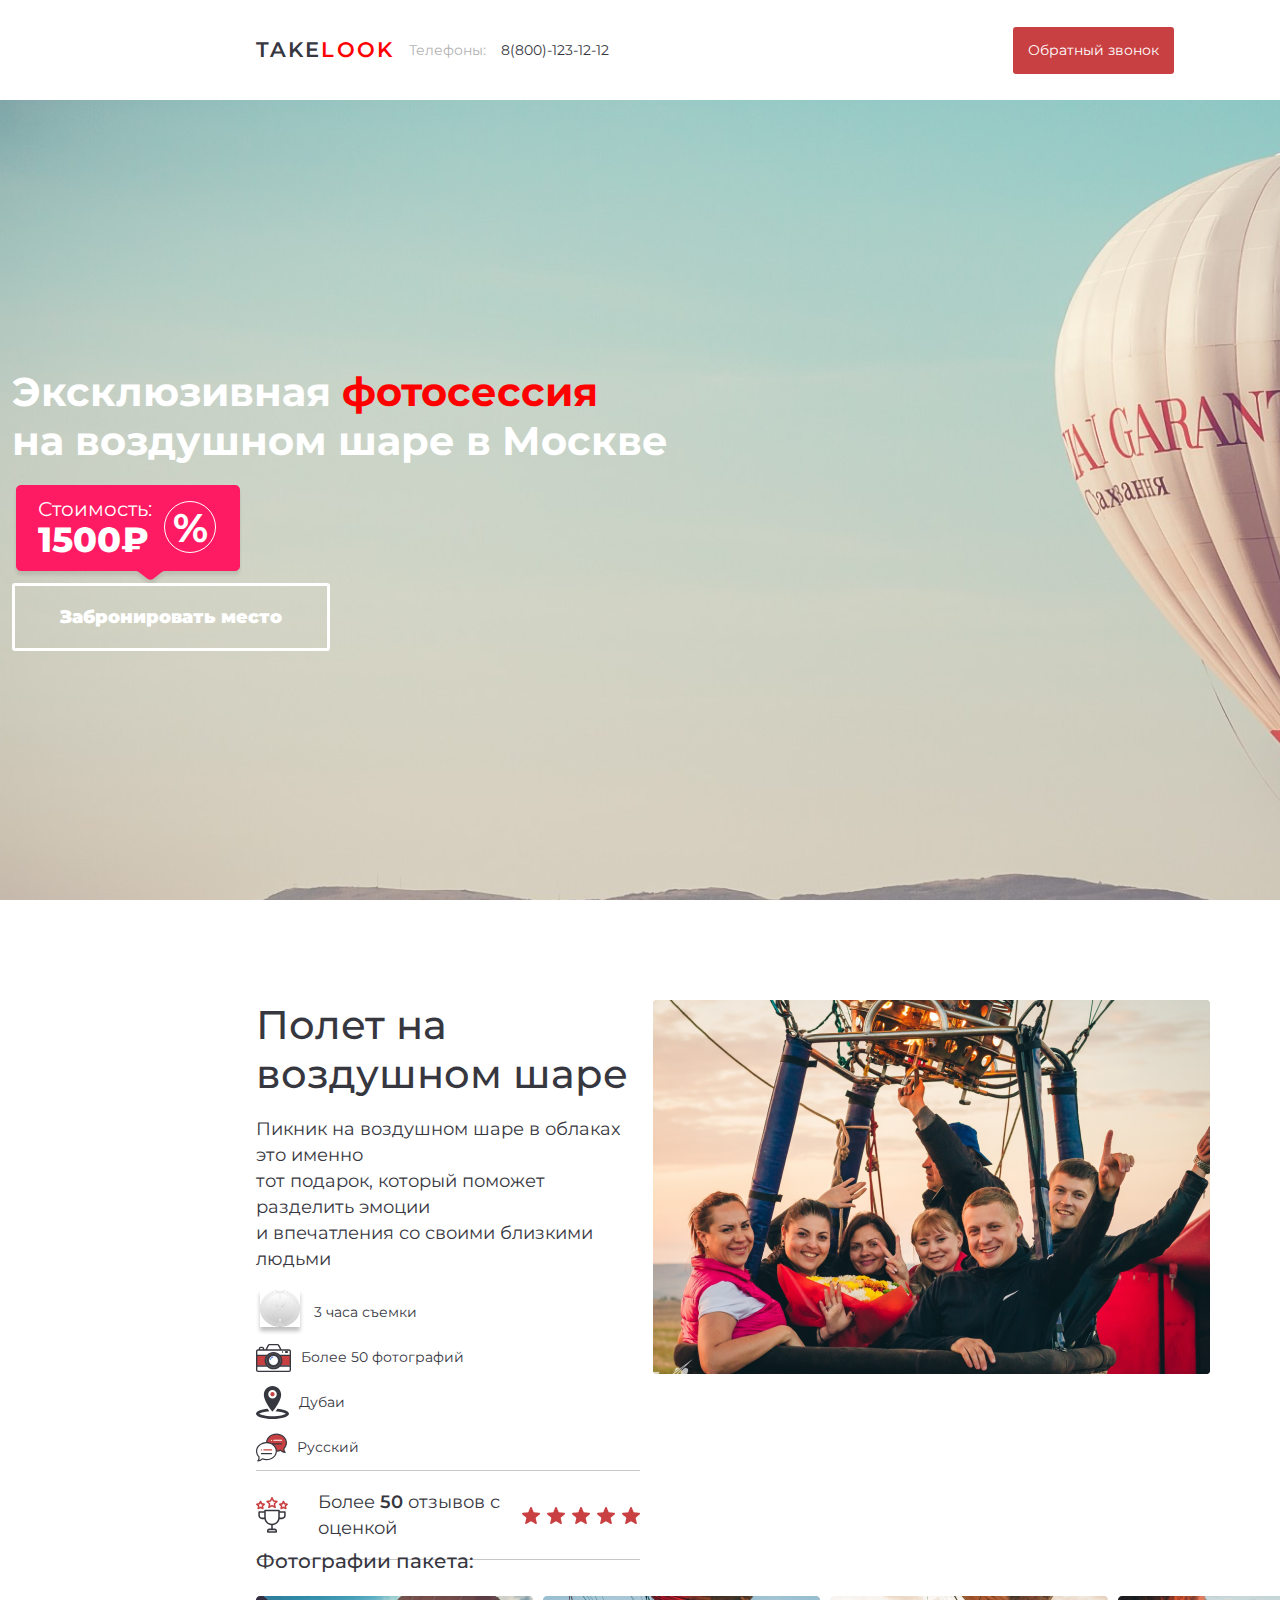
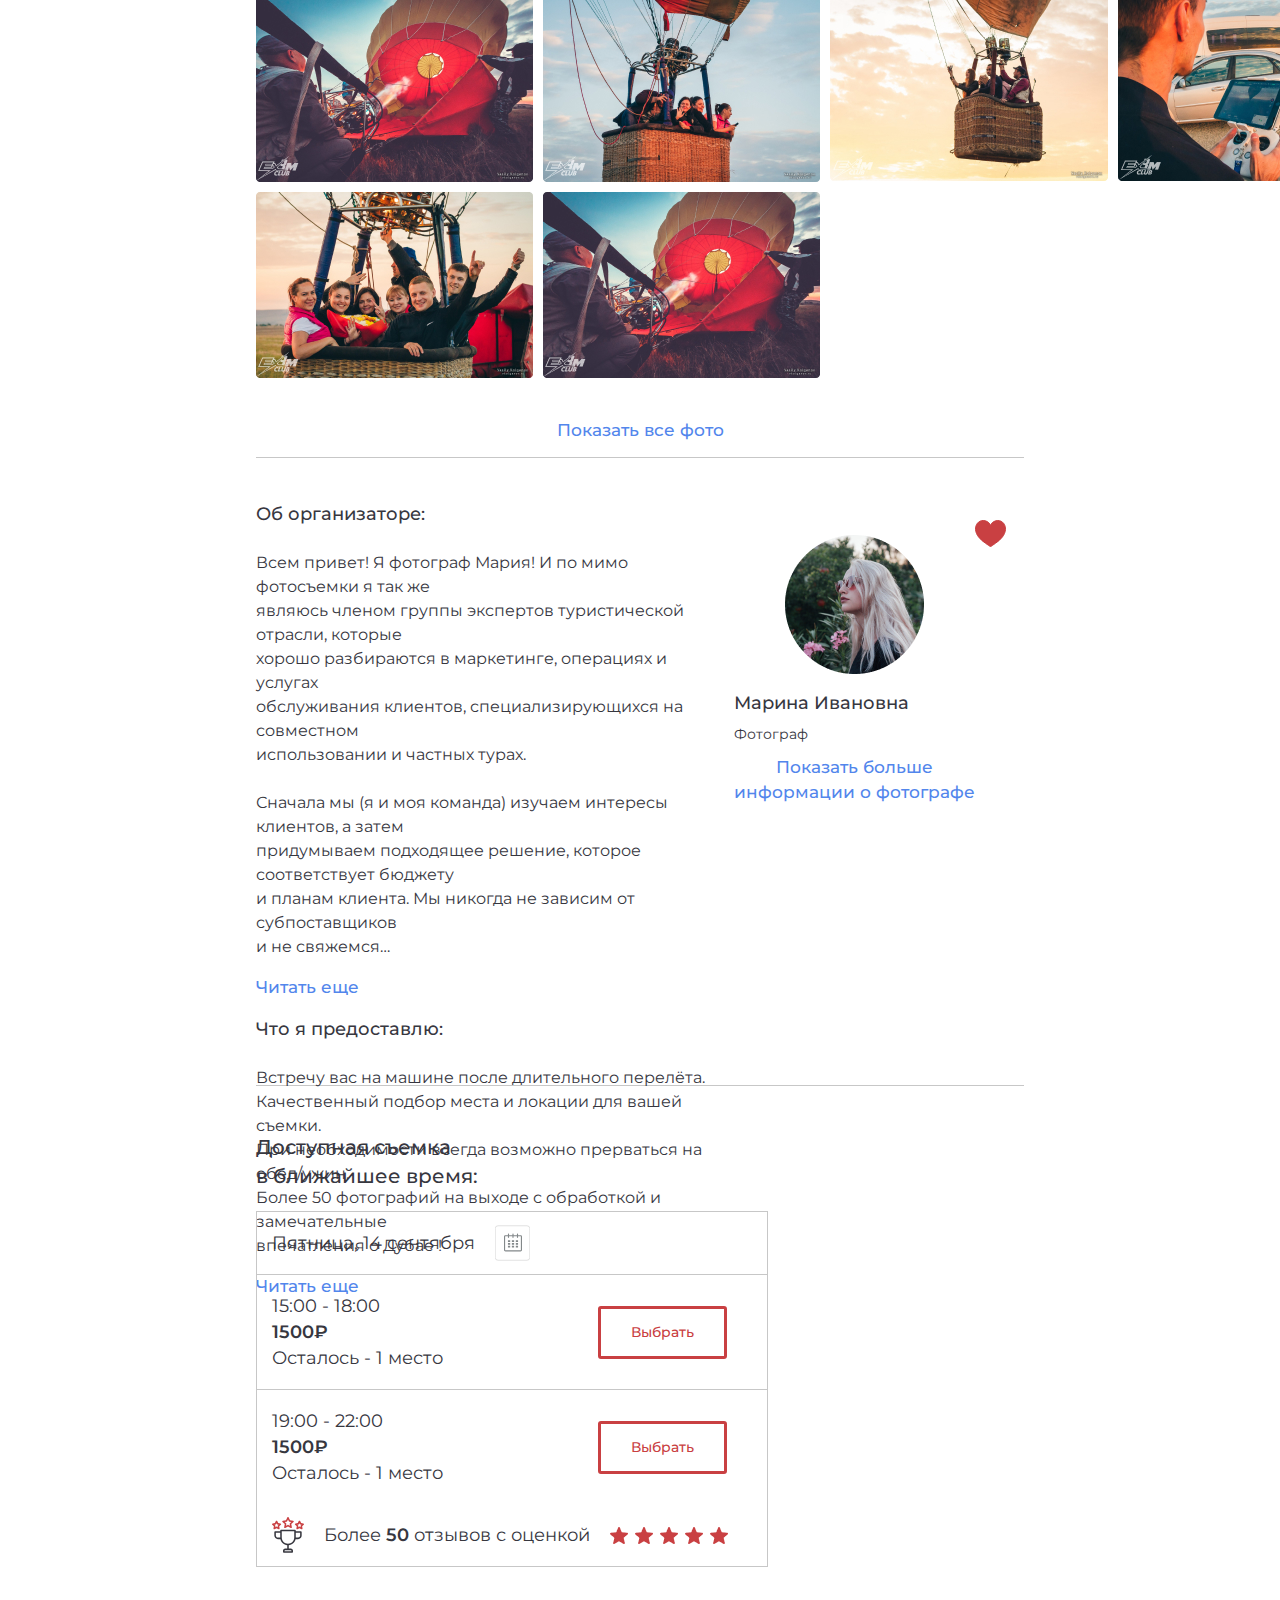
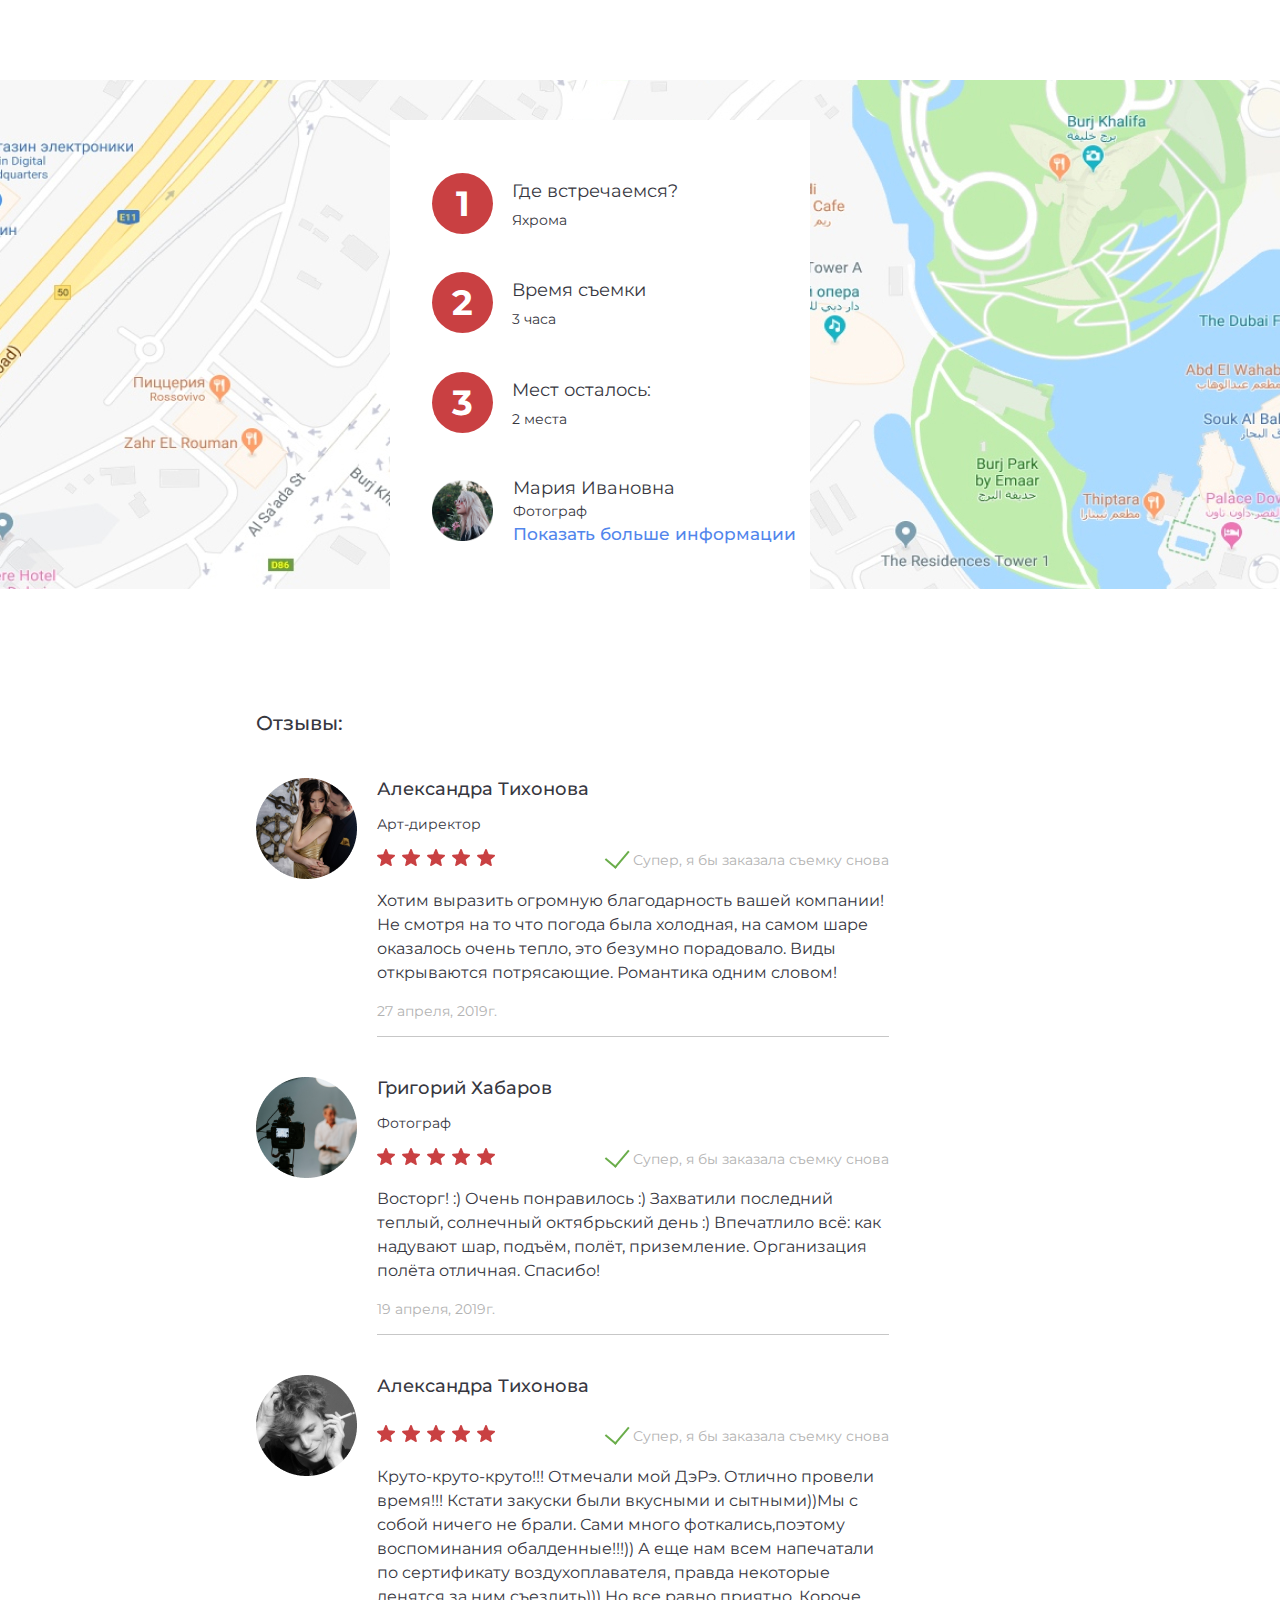
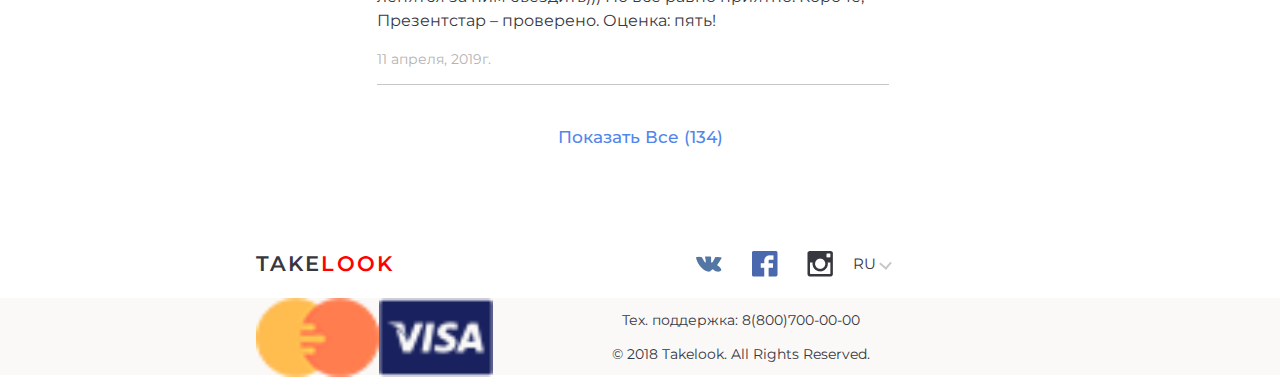
==== commit 22a71aa7: "Project1 desktop version is ready" ====
--- a/index.html
+++ b/index.html
@@ -70,19 +70,19 @@
                 </div> 
 
                 <div class="photos">
-                        <p>Фотографии пакета:</p>
-                        <div>
-                            <img src="images/photos/image.jpg">
-                            <img src="images/photos/image 2.jpg">
-                            <img src="images/photos/image 3.jpg">
-                            <img src="images/photos/image 4.jpg">
-                            <img src="images/photos/image 5.jpg">
-                            <img src="images/photos/image.jpg">
-                            <img src="">
-                            <img src="">
-                        </div>
-                        <a class="link" href="#">Показать все фото</a>
-                    </div>
+                    <p>Фотографии пакета:</p>
+                    <div>
+                        <img src="images/photos/image.jpg">
+                        <img src="images/photos/image 2.jpg">
+                        <img src="images/photos/image 3.jpg">
+                        <img src="images/photos/image 4.jpg">
+                        <img src="images/photos/image 5.jpg">
+                        <img src="images/photos/image.jpg">
+                        <img src="">
+                        <img src="">
+                    </div>
+                    <a class="link" href="#">Показать все фото</a>
+                </div>
 
                 <div class="inner4">
                     <p>
@@ -113,8 +113,8 @@
                 <div class="inner5">
                     <div>
                         <img src="images/Marie.png">
-                        <p>Марина Ивановна</p>
-                        <p>Фотограф</p>
+                        <p class="name">Марина Ивановна</p>
+                        <p class="profession">Фотограф</p>
                         <a class="link" href="#">
                             Показать больше <br> 
                         информации о фотографе</a>
@@ -174,41 +174,101 @@
                 </div>
                 <div class="marieInLegend item">
                     <img src="images/Marie.png">
-                    <p>Мария Ивановна</p>
-                    <p>Фотограф</p>
+                    <p class="name">Мария Ивановна</p>
+                    <p class="profession">Фотограф</p>
                     <a class="link" href="#">Показать больше информации</a>
                 </div>
             </div>
         </div>
 
         <div class="fifth">
-                
             <div class="feedbacks-container">
                 <p>Отзывы:</p>
                 <div>
                     <div class="feedback">
-                        <img src="">
-                        <div>
-                            <p></p>
-                            <p></p>
-                            <img src="images/Stars.png">
-                            
-                        </div>>
-                    </div>
-                    <div></div>
-                </div>
-                <div></div>
-                <div></div>
-            </div>
-            
-            <div class="lower">нижний блок</div>
-
-        </div>
-
-        <div class="six">
-
-        </div>
-
+                        <img src="images/Aleksandra Tihonova.png">
+                        <div>
+                            <div>
+                                <p class="name">Александра Тихонова</p>
+                                <p class="profession">Арт-директор</p>
+                                <img src="images/Stars.png">
+                                <div class="mark">
+                                    <div class="green-ok"></div>
+                                    <p>Супер, я бы заказала съемку снова</p>
+                                </div>
+                            </div>
+                            <p class="message">
+                                Хотим выразить огромную благодарность вашей компании!
+                                Не смотря на то что погода была холодная, на самом шаре
+                                оказалось очень тепло, это безумно порадовало. Виды
+                                открываются потрясающие. Романтика одним словом!
+                            </p>
+                            <p class="date">27 апреля, 2019г.</p>
+                        </div>
+                    </div>
+
+                    <div class="feedback">
+                        <img src="images/Grigoriy Habarov.png">
+                        <div>
+                            <div>
+                                <p class="name">Григорий Хабаров</p>
+                                <p class="profession">Фотограф</p>
+                                <img src="images/Stars.png">
+                                <div class="mark">
+                                    <div class="green-ok"></div>
+                                    <p>Супер, я бы заказала съемку снова</p>
+                                </div>
+                                
+                            </div>
+                            <p class="message">
+                                    Восторг! :) Очень понравилось :) Захватили последний теплый, солнечный октябрьский день :) Впечатлило всё: как надувают шар, подъём, полёт, приземление. 
+                                    Организация полёта отличная. Спасибо!
+                            </p>
+                            <p class="date">19 апреля, 2019г.</p>
+                        </div>
+                    </div>
+
+                    <div class="feedback">
+                        <img src="images/Mihail Gromov.png">
+                        <div>
+                            <div>
+                                <p class="name">Александра Тихонова</p>
+                                <p class="profession"></p>
+                                <img src="images/Stars.png">
+                                <div class="mark">
+                                    <div class="green-ok"></div>
+                                    <p>Супер, я бы заказала съемку снова</p>
+                                </div>
+                            </div>
+                            <p class="message">
+                                    Круто-круто-круто!!! Отмечали мой ДэРэ. Отлично провели время!!! Кстати закуски были вкусными и сытными))Мы 
+                                    с собой ничего не брали. Сами много фоткались,поэтому воспоминания обалденные!!!)) А еще нам всем напечатали по сертификату воздухоплавателя, правда некоторые ленятся за ним съездить))) Но все равно приятно. Короче, Презентстар – проверено. Оценка: пять!
+                            </p>
+                            <p class="date">11 апреля, 2019г.</p>
+                        </div>
+                    </div>
+                </div>
+            </div>
+            <a href="#" class="link">Показать Все (134)</a>
+        </div>
+
+        <footer>
+            <p class="takelook">TAKE<span class="red">LOOK</span></p>
+            <div class="social-networks-lang">
+                <img src="images/social.png">
+                <p class="lang">RU</p>
+                <div class="arrow-down"></div>
+            </div>
+            <div class="rights">
+                <div class="pays">
+                    <img src="images/MC.svg">
+                    <img src="images/VISA.svg">
+                </div>
+                
+                <p>Тех. поддержка: 8(800)700-00-00 <br> <br>
+                    © 2018 Takelook. All Rights Reserved.</p>
+            </div>
+        </footer>
     </div>
 </body>
 </html>--- a/styles.css
+++ b/styles.css
@@ -1,11 +1,13 @@
 body, html {
   margin: 0;
   padding: 0;
+  width: 100%;
   font-family: Montserrat;
   font-style: normal;
   font-size: 14px;
   font-weight: normal;
   line-height: 17px;
+  color: #37373F;
 }
 
 body > div, html > div {
@@ -21,35 +23,35 @@
   display: -webkit-box;
   display: -ms-flexbox;
   display: flex;
-  -ms-flex-wrap: wrap;
-      flex-wrap: wrap;
-  -webkit-box-align: center;
-      -ms-flex-align: center;
-          align-items: center;
-}
-
-header .takelook {
+  -ms-flex-wrap: nowrap;
+      flex-wrap: nowrap;
+  -webkit-box-align: center;
+      -ms-flex-align: center;
+          align-items: center;
+}
+
+.takelook {
   font-weight: 600;
   font-size: 21px;
   line-height: 26px;
   letter-spacing: 0.1em;
-  margin-left: 390px;
-}
-
-header .phones, header .numbers {
+  margin-left: 20%;
+}
+
+.phones, .numbers {
   font-weight: normal;
   font-size: 14px;
   line-height: 17px;
-  margin: 0px 0 0 15px;
+  margin: 0 0 0 15px;
   color: #B3B3B3;
 }
 
-header .numbers {
-  margin: 0 800px 0 0;
+.numbers {
+  width: 40%;
   color: #37373F;
 }
 
-header .callback {
+.callback {
   background-color: #C94042;
   color: white;
   padding: 15px;
@@ -59,13 +61,14 @@
   line-height: 17px;
 }
 
-header .callback:hover {
+.callback:hover {
   background-color: rgba(201, 64, 66, 0.8);
 }
 
 .tagline {
   height: 800px;
   background-image: url(images/Vector.png);
+  background-repeat: space;
   font-weight: bold;
   font-size: 40px;
   line-height: 49px;
@@ -401,7 +404,6 @@
   -webkit-box-direction: normal;
       -ms-flex-direction: column;
           flex-direction: column;
-  color: #37373F;
 }
 
 .inner6 > P {
@@ -561,4 +563,189 @@
 .marieInLegend > p {
   margin: 0;
 }
+
+.fifth {
+  display: -webkit-box;
+  display: -ms-flexbox;
+  display: flex;
+  -webkit-box-orient: vertical;
+  -webkit-box-direction: normal;
+      -ms-flex-direction: column;
+          flex-direction: column;
+  margin-top: 100px;
+}
+
+.fifth > div {
+  margin-left: 20%;
+}
+
+.fifth > a {
+  -ms-flex-item-align: center;
+      -ms-grid-row-align: center;
+      align-self: center;
+  margin-top: 40px;
+}
+
+.feedbacks-container {
+  font-weight: 500;
+  font-size: 20px;
+  line-height: 29px;
+}
+
+.feedback {
+  display: -webkit-box;
+  display: -ms-flexbox;
+  display: flex;
+  margin-top: 40px;
+}
+
+.feedback > img {
+  height: 101px;
+  width: 101px;
+  margin-right: 20px;
+}
+
+.feedback > div {
+  height: 100%;
+  border-bottom: 0.5px solid #C7C7C7;
+  width: 512px;
+}
+
+.feedback > div > div {
+  display: -webkit-box;
+  display: -ms-flexbox;
+  display: flex;
+  -ms-flex-wrap: wrap;
+      flex-wrap: wrap;
+  -webkit-box-pack: justify;
+      -ms-flex-pack: justify;
+          justify-content: space-between;
+}
+
+.feedback > div > div > img {
+  height: 17px;
+  width: 118px;
+}
+
+.feedback > div > div > p:not(.profession) {
+  margin: 0;
+}
+
+.name {
+  font-weight: 500;
+  font-size: 18px;
+  line-height: 22px;
+  width: 100%;
+}
+
+.profession {
+  font-weight: normal;
+  font-size: 14px;
+  line-height: 21px;
+  width: 100%;
+}
+
+.mark, .date {
+  font-weight: normal;
+  font-size: 14px;
+  line-height: 21px;
+  color: #B3B3B3;
+  display: -webkit-box;
+  display: -ms-flexbox;
+  display: flex;
+  -webkit-box-align: center;
+      -ms-flex-align: center;
+          align-items: center;
+}
+
+.mark > p, .date > p {
+  margin: 0 0 0 5px;
+}
+
+.mark > div, .date > div {
+  margin-bottom: 10px;
+}
+
+.green-ok, .arrow-down {
+  width: 20px;
+  height: 11.5px;
+  border-bottom: 2.5px solid #6AAD4A;
+  border-left: 2.5px solid #6AAD4A;
+  -webkit-transform: rotate(-50deg);
+          transform: rotate(-50deg);
+}
+
+.message {
+  font-weight: normal;
+  font-size: 16px;
+  line-height: 24px;
+}
+
+footer {
+  display: -webkit-box;
+  display: -ms-flexbox;
+  display: flex;
+  -ms-flex-wrap: wrap;
+      flex-wrap: wrap;
+  -webkit-box-align: center;
+      -ms-flex-align: center;
+          align-items: center;
+  -webkit-box-pack: justify;
+      -ms-flex-pack: justify;
+          justify-content: space-between;
+  margin-top: 80px;
+}
+
+.social-networks-lang {
+  display: -webkit-box;
+  display: -ms-flexbox;
+  display: flex;
+  -webkit-box-align: center;
+      -ms-flex-align: center;
+          align-items: center;
+  margin-right: 390px;
+}
+
+.lang {
+  font-weight: normal;
+  font-size: 15px;
+  line-height: 18px;
+  margin: 0 5px 0 20px;
+}
+
+.arrow-down {
+  border-color: #C7C7C7;
+  width: 7px;
+  height: 7px;
+  margin: 0;
+}
+
+.rights {
+  width: 100%;
+  background: #FAF9F8;
+  height: 77px;
+  display: -webkit-box;
+  display: -ms-flexbox;
+  display: flex;
+  -ms-flex-wrap: wrap;
+      flex-wrap: wrap;
+  -webkit-box-pack: start;
+      -ms-flex-pack: start;
+          justify-content: flex-start;
+}
+
+.rights > p {
+  text-align: center;
+}
+
+.pays {
+  margin: 0 20%;
+  display: -webkit-box;
+  display: -ms-flexbox;
+  display: flex;
+  -webkit-box-pack: justify;
+      -ms-flex-pack: justify;
+          justify-content: space-between;
+  width: 100px;
+}
 /*# sourceMappingURL=styles.css.map */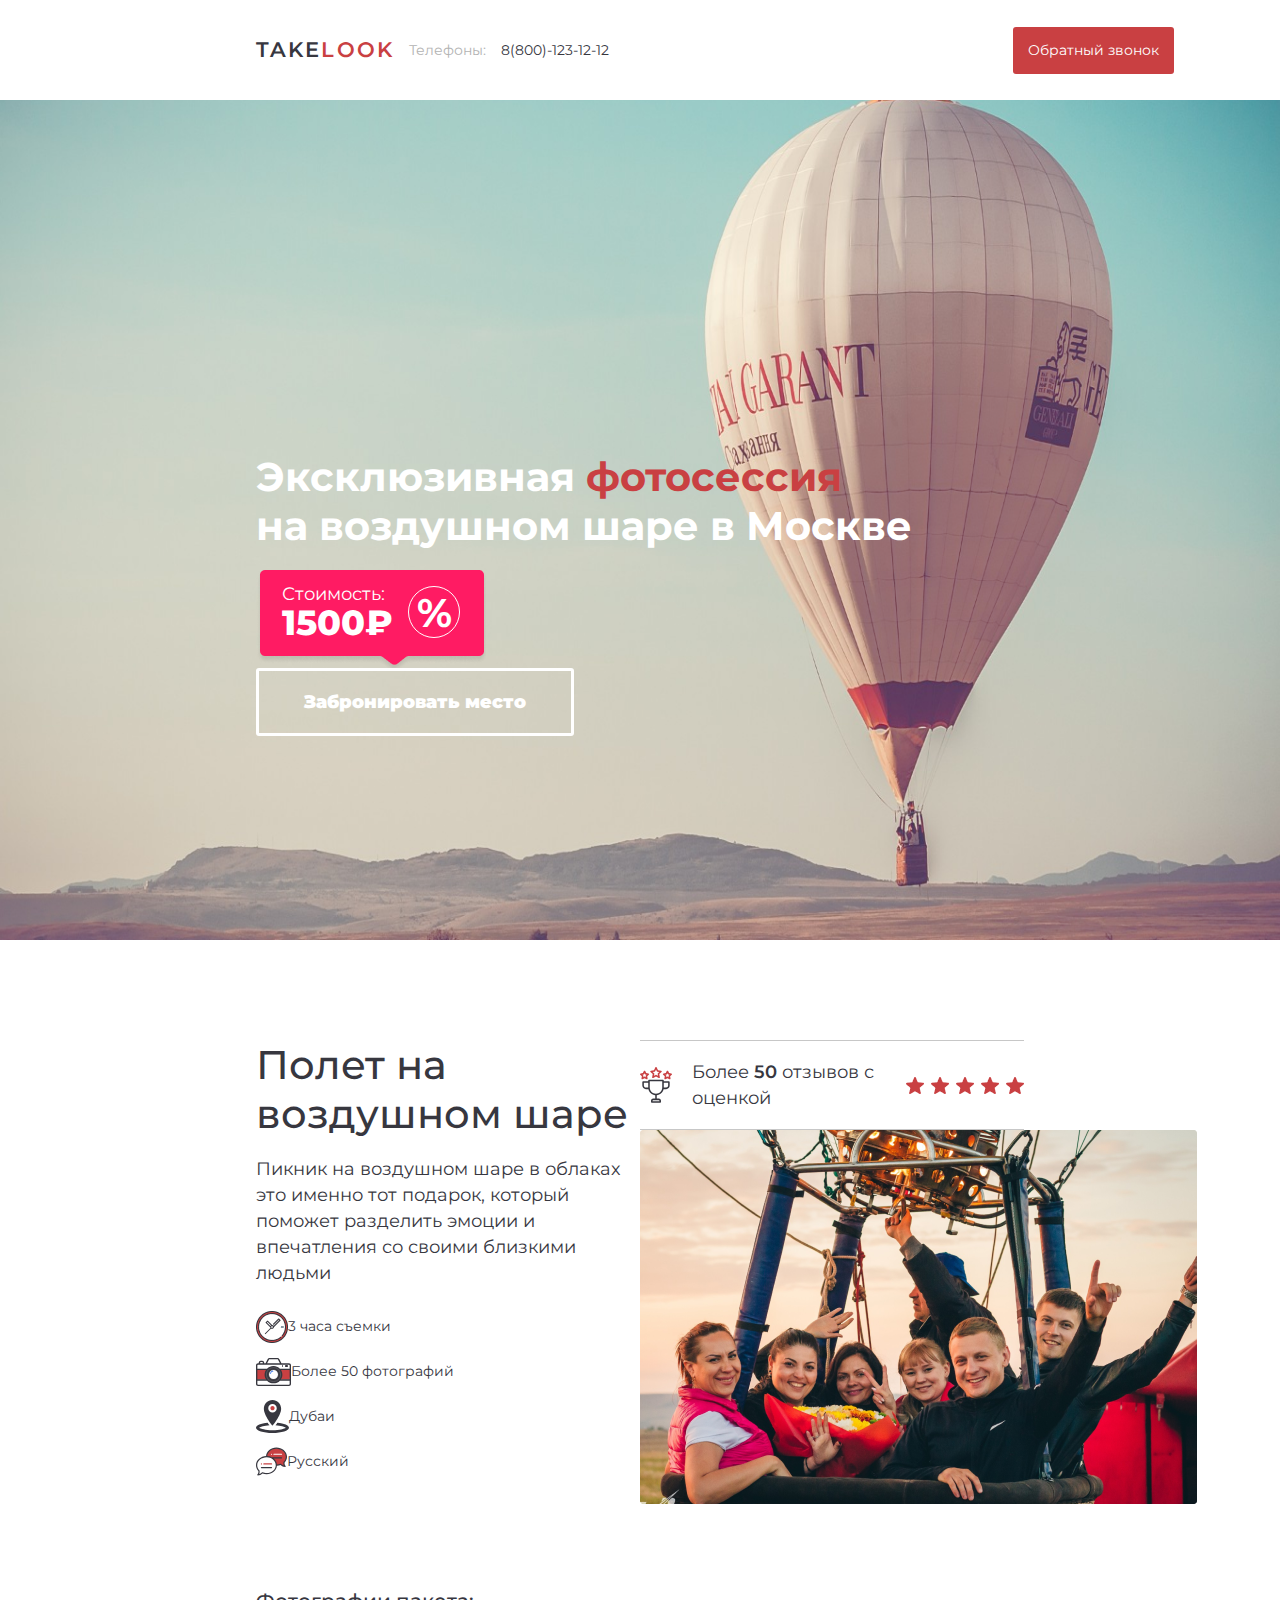
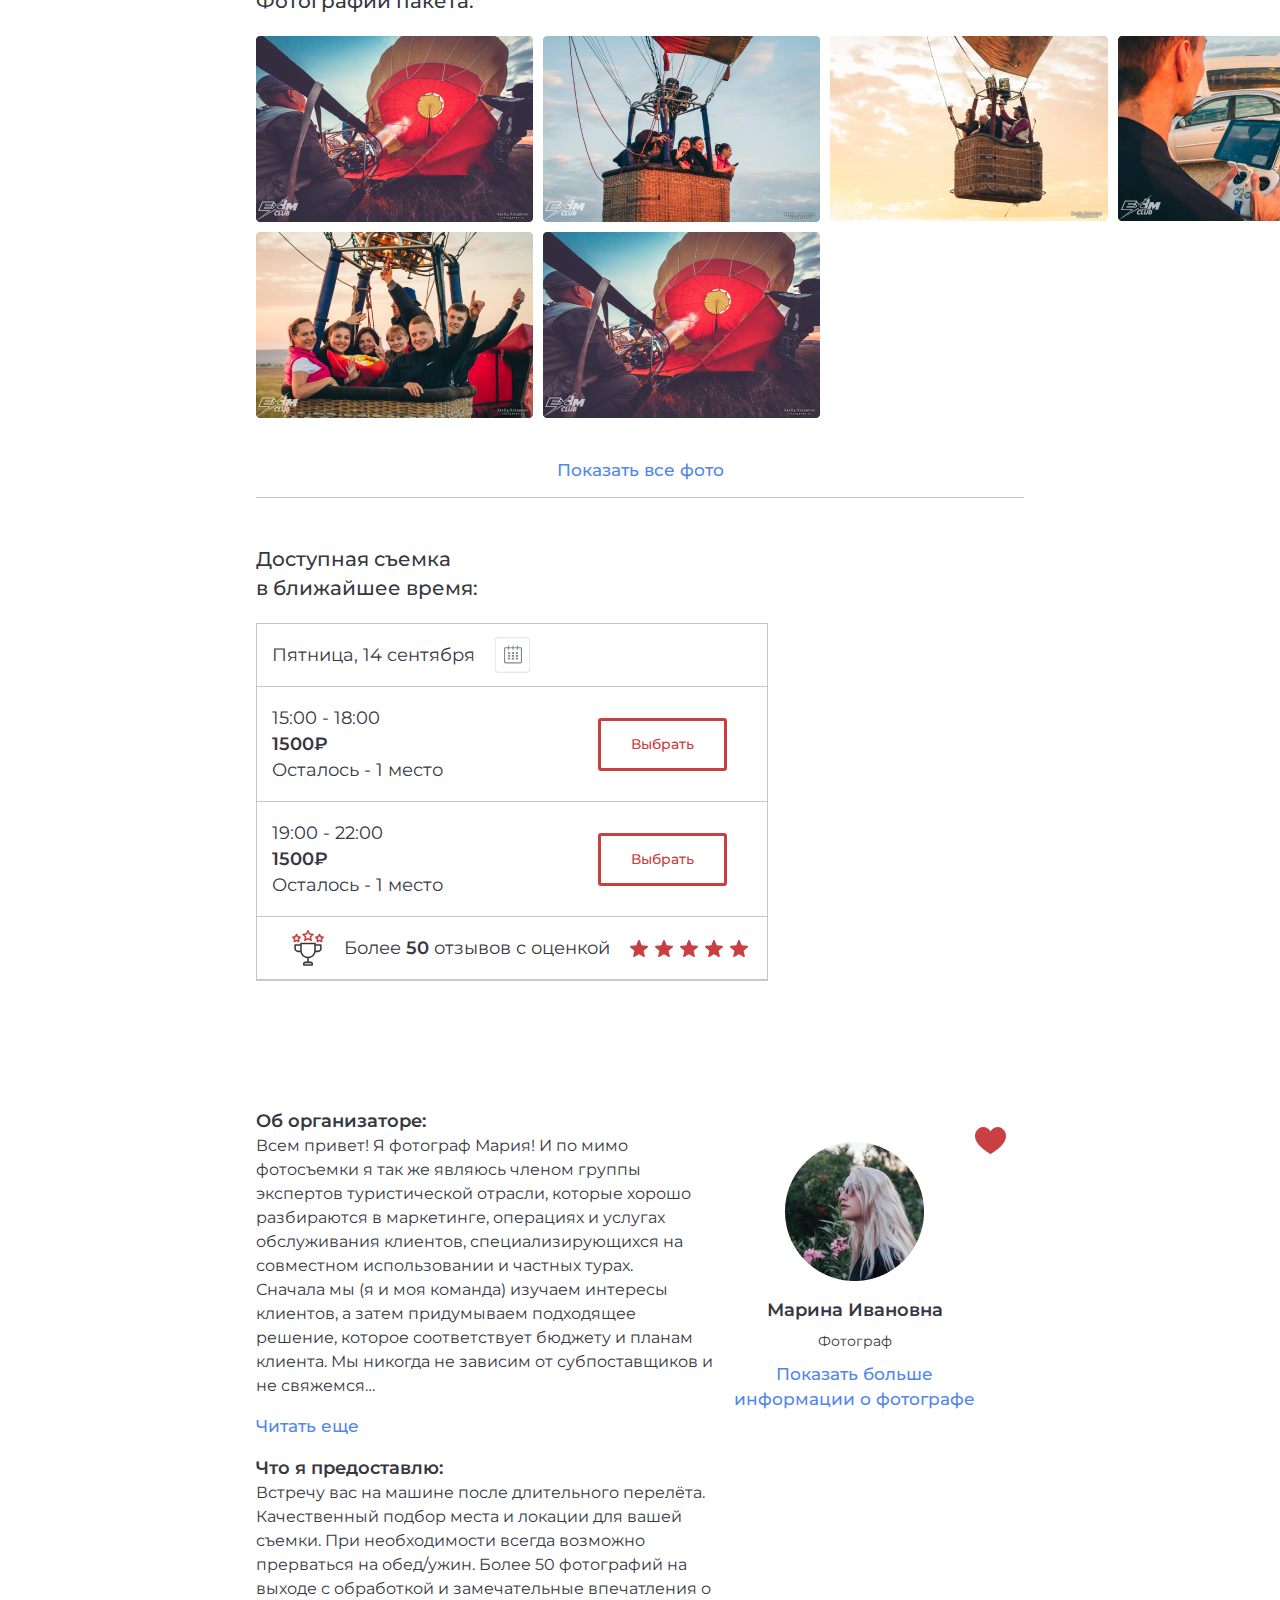
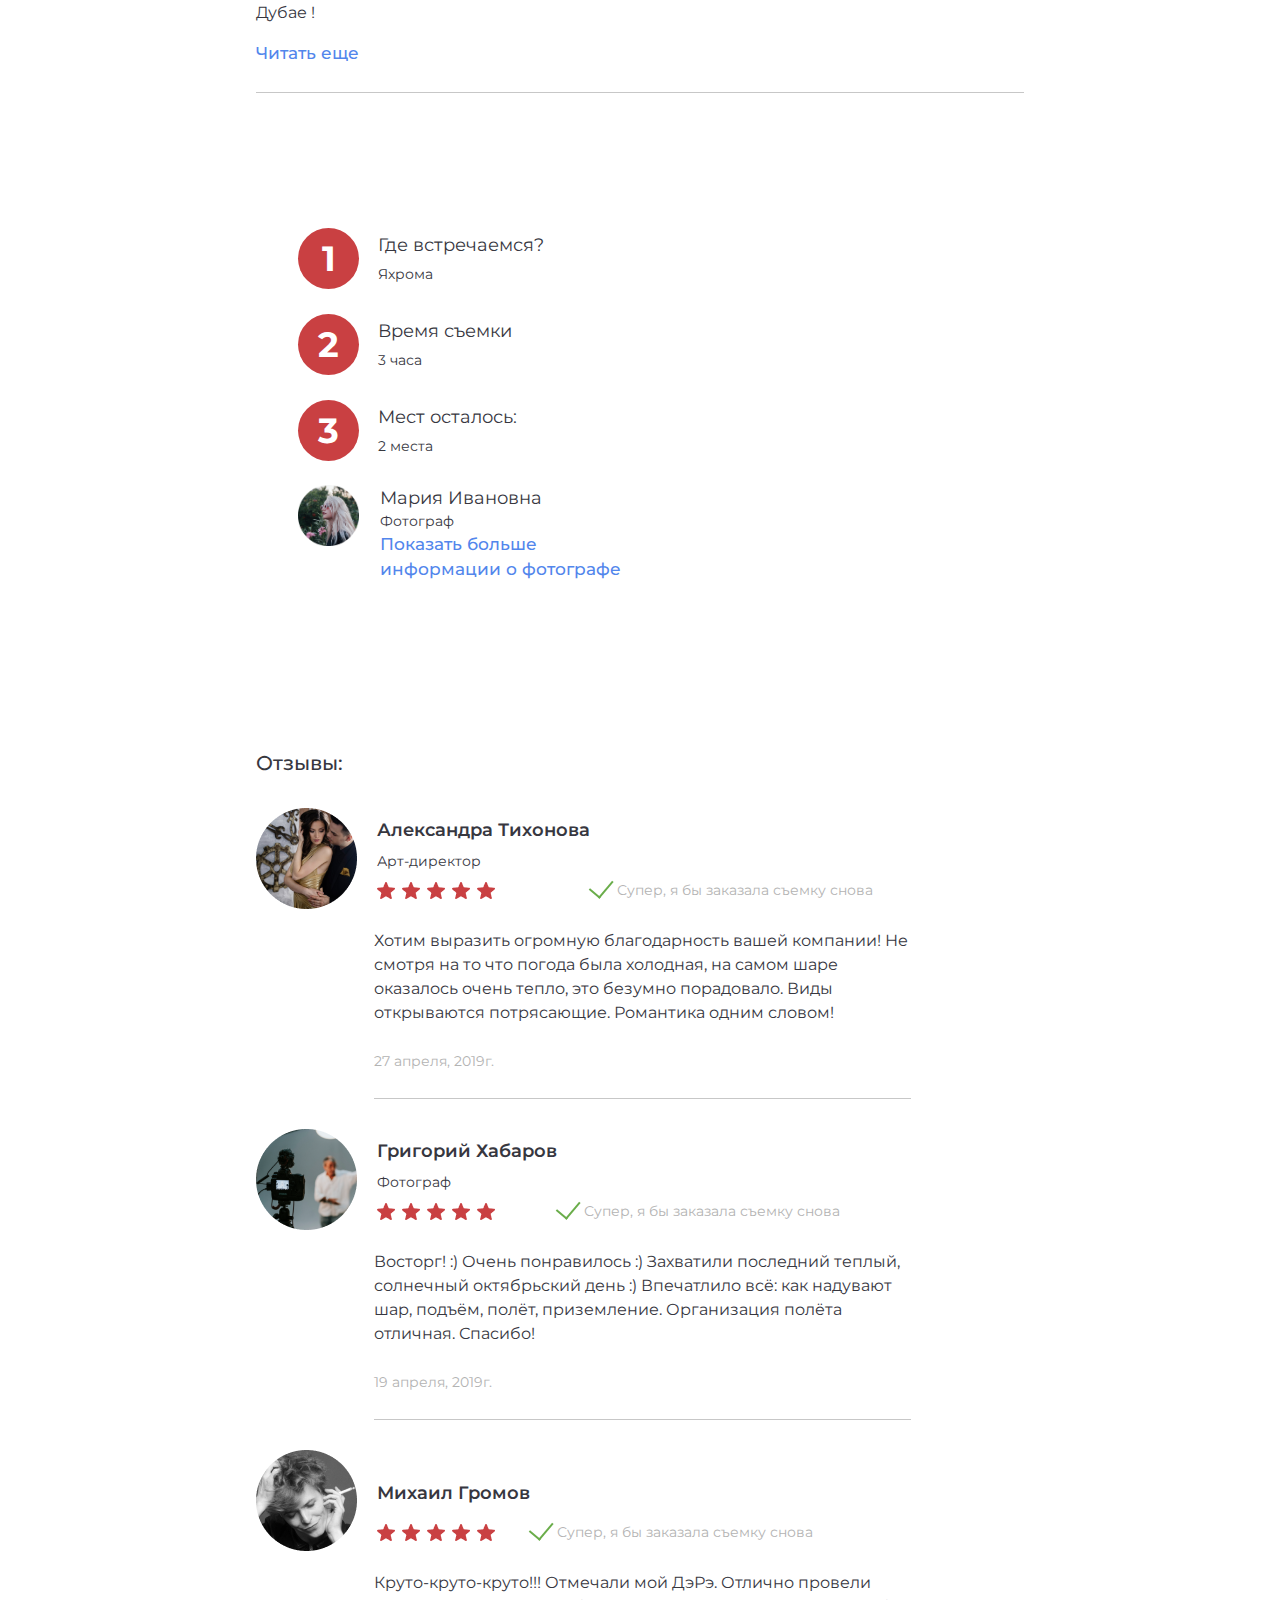
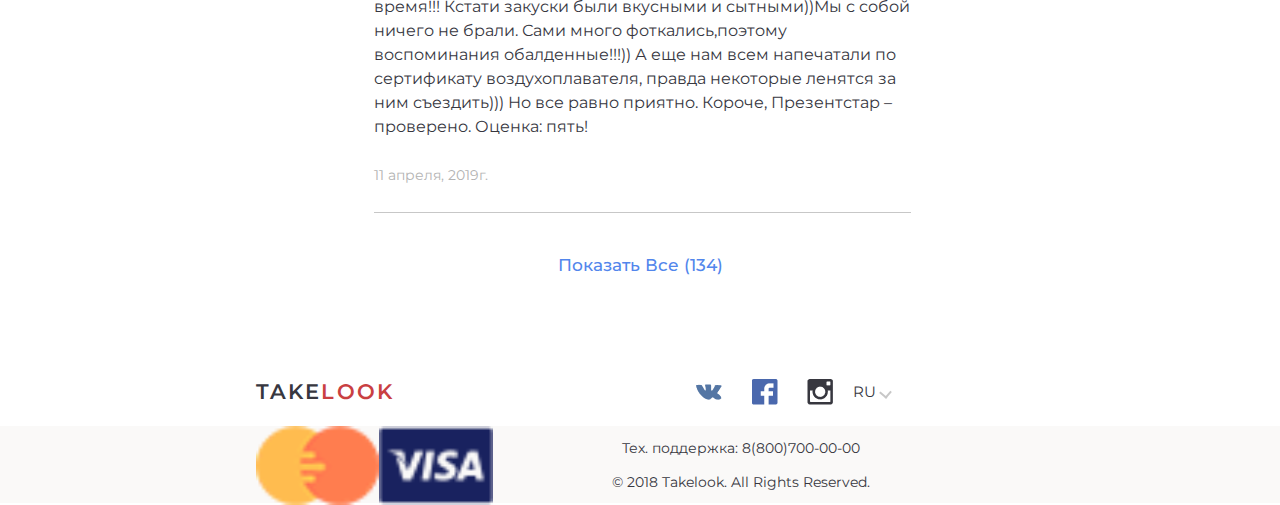
==== commit 306f6907: "almost all is done" ====
--- a/index.html
+++ b/index.html
@@ -17,7 +17,7 @@
             <a class="callback">Обратный звонок</a>
         </header>
 
-        <div class="tagline">
+         <div class="tagline">
             <div class="container">
                 <p class="marketingString">Эксклюзивная <span class="red">фотосессия</span> <br>
                     на воздушном шаре в Москве</p>
@@ -31,43 +31,43 @@
                 <a class="btnReservation">Забронировать место</a>
             </div>
         </div>
-        
+         
         <div class="third">
             <div class="container">
                 <div class="description">
-                    <p>
+                    <p class="des-name">
                         Полет на <br>
                         воздушном шаре
                     </p>
                         
-                    <p>
-                        Пикник на воздушном шаре в облаках это именно <br> 
-                        тот подарок, который поможет разделить эмоции <br>
+                    <p class="des-des">
+                        Пикник на воздушном шаре в облаках это именно 
+                        тот подарок, который поможет разделить эмоции 
                         и впечатления со своими близкими людьми
                     </p>
                     
-                    <div>
-                        <img src="images/Clock.svg"> <p>3 часа съемки</p> 
-                    </div>
-                    <div>
+                    <div class="des-clock">
+                        <img src="images/Clock.png"> <p>3 часа съемки</p> 
+                    </div>
+                    <div class="des-photos">
                         <img src="images/Photo.svg"> <p>Более 50 фотографий</p>
                     </div>
-                    <div>
+                    <div class="des-place">
                         <img src="images/map-pin-marked.svg"> <p>Дубаи</p>
                     </div>
-                    <div>
+                    <div class="des-lang">
                         <img src="images/speech-bubble.svg"> <p>Русский</p>
+                    </div >
+                    <div class="des-money">
+                        <img src="images/Money.png"> <p>от 850$</p>
                     </div>
                     <div class="moreThan50">
                         <img src="images/Cup.svg"> 
                         <p>Более <span>50</span> отзывов с оценкой</p>
                         <img src="images/Stars.png">
                     </div>
-                </div>
-
-                <div class="mainImage">
                     <img src="images/Rectangle 3slider-image.png">
-                </div> 
+                </div>
 
                 <div class="photos">
                     <p>Фотографии пакета:</p>
@@ -86,30 +86,31 @@
 
                 <div class="inner4">
                     <p>
-                        <span>Об организаторе:</span><br><br>
-                        Всем привет! Я фотограф Мария! И по мимо фотосъемки я так же <br>
-                        являюсь членом группы экспертов туристической отрасли, которые <br>
-                        хорошо разбираются в маркетинге, операциях и услугах <br>
-                        обслуживания клиентов, специализирующихся на совместном <br>
-                        использовании и частных турах. <br>
+                        <span>Об организаторе:</span> <br>
+                        Всем привет! Я фотограф Мария! И по мимо фотосъемки я так же 
+                        являюсь членом группы экспертов туристической отрасли, которые 
+                        хорошо разбираются в маркетинге, операциях и услугах 
+                        обслуживания клиентов, специализирующихся на совместном 
+                        использовании и частных турах. 
                         <br>
-                        Сначала мы (я и моя команда) изучаем интересы клиентов, а затем <br>
-                        придумываем подходящее решение, которое соответствует бюджету <br>
-                        и планам клиента. Мы никогда не зависим от субпоставщиков <br>
+                        Сначала мы (я и моя команда) изучаем интересы клиентов, а затем 
+                        придумываем подходящее решение, которое соответствует бюджету 
+                        и планам клиента. Мы никогда не зависим от субпоставщиков 
                         и не свяжемся…
                     </p>
                     <a class="link" href="#">Читать еще</a>
 
                     
                     <p>
-                        <span>Что я предоставлю:</span><br><br>
-                        Встречу вас на машине после длительного перелёта. <br>
-                        Качественный подбор места и локации для вашей съемки. <br>
-                        При необходимости всегда возможно прерваться на обед/ужин.<br>
-                        Более 50 фотографий на выходе с обработкой и замечательные <br>
+                        <span>Что я предоставлю:</span> <br>
+                        Встречу вас на машине после длительного перелёта. 
+                        Качественный подбор места и локации для вашей съемки. 
+                        При необходимости всегда возможно прерваться на обед/ужин.
+                        Более 50 фотографий на выходе с обработкой и замечательные 
                         впечатления о Дубае !</p>
                     <a class="link" href="#">Читать еще</a>
                 </div>
+
                 <div class="inner5">
                     <div>
                         <img src="images/Marie.png">
@@ -121,6 +122,7 @@
                     </div>
                     <img src="images/Heart.svg">
                 </div>
+
                 <div class="inner6">
                     <p>Доступная съемка <br>
                             в ближайшее время:</p>
@@ -154,98 +156,146 @@
                 </div>
             </div>
         </div>
-        
+         
         <div class="fourth">
+            <iframe src="https://www.google.com/maps/embed?pb=!1m14!1m8!1m3!1d2146.6290957552706!2d55.27462068173453!3d25.196968654849144!3m2!1i1024!2i768!4f13.1!3m3!1m2!1s0x3e5f4281e7878fd9%3A0x6e934c3edc4f07da!2z0JHRg9GA0LTQti3QpdCw0LvQuNGE0LA!5e0!3m2!1sru!2sby!4v1568832685591!5m2!1sru!2sby" 
+            width="600" height="450" frameborder="0" style="border:0;" allowfullscreen=""></iframe>
+
             <div class="mapLegend">
-                <div class="item">
-                    <div>1</div>
-                    <p>Где встречаемся?</p>
-                    <p>Яхрома</p>
-                </div>
-                <div class="item">
-                    <div>2</div>
-                    <p>Время съемки</p>
-                    <p>3 часа</p>
-                </div>
-                <div class="item">
-                    <div>3</div>
-                    <p>Мест осталось:</p>
-                    <p>2 места</p>
-                </div>
+                <div class="items">
+                    <div class="item">
+                        <div>1</div>
+                        <p>Где встречаемся?</p>
+                        <p>Яхрома</p>
+                    </div>
+                    <div class="item">
+                        <div>2</div>
+                        <p>Время съемки</p>
+                        <p>3 часа</p>
+                    </div>
+                    <div class="item">
+                        <div>3</div>
+                        <p>Мест осталось:</p>
+                        <p>2 места</p>
+                    </div>
+                </div>
+                
                 <div class="marieInLegend item">
-                    <img src="images/Marie.png">
+                    <div class="image-container">
+                        <img src="images/Marie.png">
+                    </div>
+                    
                     <p class="name">Мария Ивановна</p>
                     <p class="profession">Фотограф</p>
-                    <a class="link" href="#">Показать больше информации</a>
+                    <a class="link" href="#">Показать больше информации о фотографе</a>
                 </div>
             </div>
         </div>
+               <!--
+                 <ul>
+                    <li>
+                        <div class="item">
+                            <div>1</div>
+                            <p>Где встречаемся?</p>
+                            <p>Яхрома</p>
+                        </div>
+                    </li>
+                    <li>
+                        <div class="item">
+                            <div>2</div>
+                            <p>Время съемки</p>
+                            <p>3 часа</p>
+                        </div>
+                    </li>
+                    <li>
+                        <div class="item">
+                            <div>3</div>
+                            <p>Мест осталось:</p>
+                            <p>2 места</p>
+                        </div>
+                    </li>
+                    <li>
+                        <div class="marieInLegend item">
+                            <img src="images/Marie.png">
+                            <p class="name">Мария Ивановна</p>
+                            <p class="profession">Фотограф</p>
+                            <a class="link" href="#">Показать больше информации</a>
+                        </div>
+                    </li>
+                </ul> 
+                -->
 
         <div class="fifth">
             <div class="feedbacks-container">
                 <p>Отзывы:</p>
                 <div>
                     <div class="feedback">
-                        <img src="images/Aleksandra Tihonova.png">
                         <div>
-                            <div>
+                            <img src="images/Aleksandra Tihonova.png">
+                            <div class="infoFeedback">
                                 <p class="name">Александра Тихонова</p>
                                 <p class="profession">Арт-директор</p>
                                 <img src="images/Stars.png">
-                                <div class="mark">
-                                    <div class="green-ok"></div>
-                                    <p>Супер, я бы заказала съемку снова</p>
-                                </div>
-                            </div>
-                            <p class="message">
-                                Хотим выразить огромную благодарность вашей компании!
-                                Не смотря на то что погода была холодная, на самом шаре
-                                оказалось очень тепло, это безумно порадовало. Виды
-                                открываются потрясающие. Романтика одним словом!
-                            </p>
-                            <p class="date">27 апреля, 2019г.</p>
-                        </div>
-                    </div>
-
+                            </div>
+                            <div class="mark">
+                                <div class="green-ok"></div>
+                                <p>Супер, я бы заказала съемку снова</p>
+                            </div>
+                        </div>
+                        <p class="message">
+                            Хотим выразить огромную благодарность вашей компании!
+                            Не смотря на то что погода была холодная, на самом шаре
+                            оказалось очень тепло, это безумно порадовало. Виды
+                            открываются потрясающие. Романтика одним словом!
+                        </p>
+                        <p class="date">27 апреля, 2019г.</p>
+                    </div>
+                    
                     <div class="feedback">
-                        <img src="images/Grigoriy Habarov.png">
                         <div>
-                            <div>
+                            <img src="images/Grigoriy Habarov.png">
+                            <div class="infoFeedback">
                                 <p class="name">Григорий Хабаров</p>
                                 <p class="profession">Фотограф</p>
                                 <img src="images/Stars.png">
-                                <div class="mark">
-                                    <div class="green-ok"></div>
-                                    <p>Супер, я бы заказала съемку снова</p>
-                                </div>
-                                
-                            </div>
-                            <p class="message">
-                                    Восторг! :) Очень понравилось :) Захватили последний теплый, солнечный октябрьский день :) Впечатлило всё: как надувают шар, подъём, полёт, приземление. 
-                                    Организация полёта отличная. Спасибо!
-                            </p>
-                            <p class="date">19 апреля, 2019г.</p>
-                        </div>
+                            </div>
+                            <div class="mark">
+                                <div class="green-ok"></div>
+                                <p>Супер, я бы заказала съемку снова</p>
+                            </div>
+                        </div>
+                        <p class="message">
+                                Восторг! :) Очень понравилось :) Захватили последний 
+                                теплый, солнечный октябрьский день :) Впечатлило всё: как 
+                                надувают шар, подъём, полёт, приземление. 
+                                Организация полёта отличная. Спасибо!
+                        </p>
+                        <p class="date">19 апреля, 2019г.</p>
                     </div>
 
                     <div class="feedback">
-                        <img src="images/Mihail Gromov.png">
                         <div>
-                            <div>
-                                <p class="name">Александра Тихонова</p>
+                            <img src="images/Mihail Gromov.png">
+                            <div class="infoFeedback">
+                                <p class="name">Михаил Громов</p>
                                 <p class="profession"></p>
                                 <img src="images/Stars.png">
-                                <div class="mark">
-                                    <div class="green-ok"></div>
-                                    <p>Супер, я бы заказала съемку снова</p>
-                                </div>
-                            </div>
-                            <p class="message">
-                                    Круто-круто-круто!!! Отмечали мой ДэРэ. Отлично провели время!!! Кстати закуски были вкусными и сытными))Мы 
-                                    с собой ничего не брали. Сами много фоткались,поэтому воспоминания обалденные!!!)) А еще нам всем напечатали по сертификату воздухоплавателя, правда некоторые ленятся за ним съездить))) Но все равно приятно. Короче, Презентстар – проверено. Оценка: пять!
-                            </p>
-                            <p class="date">11 апреля, 2019г.</p>
-                        </div>
+                            </div>
+                            <div class="mark">
+                                <div class="green-ok"></div>
+                                <p>Супер, я бы заказала съемку снова</p>
+                            </div>
+                        </div>
+                        <p class="message">
+                                Круто-круто-круто!!! Отмечали мой ДэРэ. Отлично провели
+                                время!!! Кстати закуски были вкусными и сытными))Мы 
+                                с собой ничего не брали. Сами много фоткались,поэтому 
+                                воспоминания обалденные!!!)) А еще нам всем напечатали 
+                                по сертификату воздухоплавателя, правда некоторые 
+                                ленятся за ним съездить))) Но все равно приятно. Короче, 
+                                Презентстар – проверено. Оценка: пять!
+                        </p>
+                        <p class="date">11 апреля, 2019г.</p>
                     </div>
                 </div>
             </div>
@@ -268,7 +318,7 @@
                 <p>Тех. поддержка: 8(800)700-00-00 <br> <br>
                     © 2018 Takelook. All Rights Reserved.</p>
             </div>
-        </footer>
+        </footer> 
     </div>
 </body>
 </html>--- a/styles.css
+++ b/styles.css
@@ -15,7 +15,7 @@
 }
 
 .red {
-  color: red;
+  color: #C94042;
 }
 
 header {
@@ -36,6 +36,8 @@
   line-height: 26px;
   letter-spacing: 0.1em;
   margin-left: 20%;
+  -ms-flex-negative: 0;
+      flex-shrink: 0;
 }
 
 .phones, .numbers {
@@ -59,6 +61,8 @@
   font-weight: normal;
   font-size: 14px;
   line-height: 17px;
+  -ms-flex-negative: 0;
+      flex-shrink: 0;
 }
 
 .callback:hover {
@@ -66,9 +70,10 @@
 }
 
 .tagline {
-  height: 800px;
-  background-image: url(images/Vector.png);
-  background-repeat: space;
+  height: 840px;
+  background-image: url(images/BackgroundDesktop.png);
+  background-repeat: round;
+  background-position: left center;
   font-weight: bold;
   font-size: 40px;
   line-height: 49px;
@@ -79,16 +84,16 @@
   -webkit-box-align: center;
       -ms-flex-align: center;
           align-items: center;
-  -webkit-box-pack: center;
-      -ms-flex-pack: center;
-          justify-content: center;
-}
-
-.tagline > .container {
-  margin-right: 600px;
-}
-
-.tagline > .container .marketingString {
+  -webkit-box-pack: start;
+      -ms-flex-pack: start;
+          justify-content: flex-start;
+}
+
+.tagline .container {
+  margin: 130px 0 0 20%;
+}
+
+.tagline .container .marketingString {
   margin: 0 0 20px 0;
 }
 
@@ -112,9 +117,9 @@
       align-content: center;
 }
 
-.tag1500 .cost {
-  font-weight: normal;
-  font-size: 20px;
+.cost {
+  font-weight: normal;
+  font-size: 18px;
   line-height: 151.16%;
   margin: 0;
   width: 55%;
@@ -124,12 +129,12 @@
   margin-bottom: 15px;
 }
 
-.tag1500 .P1500 {
+.P1500 {
   font-weight: 800;
   font-size: 35px;
 }
 
-.tag1500 .percent {
+.percent {
   border: 1px solid white;
   border-radius: 50%;
   height: 50px;
@@ -198,54 +203,121 @@
   -webkit-box-direction: normal;
       -ms-flex-direction: column;
           flex-direction: column;
+  -ms-flex-wrap: wrap;
+      flex-wrap: wrap;
   height: 500px;
   width: 50%;
 }
 
-.description > div {
-  display: -webkit-box;
-  display: -ms-flexbox;
-  display: flex;
-  -webkit-box-align: center;
-      -ms-flex-align: center;
-          align-items: center;
-}
-
-.description > div > p {
-  margin-left: 10px;
-}
-
-.description > p:nth-child(1) {
+.description > img {
+  -webkit-box-ordinal-group: 8;
+      -ms-flex-order: 7;
+          order: 7;
+}
+
+.des-name {
   font-weight: 500;
   font-size: 40px;
   line-height: 49px;
   color: #37373F;
   margin: 0;
-}
-
-.description > p:nth-child(2) {
+  -webkit-box-ordinal-group: 1;
+      -ms-flex-order: 0;
+          order: 0;
+  display: -webkit-box;
+  display: -ms-flexbox;
+  display: flex;
+  -webkit-box-align: center;
+      -ms-flex-align: center;
+          align-items: center;
+}
+
+.des-des {
   font-weight: normal;
   font-size: 18px;
   line-height: 26px;
   color: #37373F;
-}
-
-.description > div:last-child {
+  -webkit-box-ordinal-group: 2;
+      -ms-flex-order: 1;
+          order: 1;
+  display: -webkit-box;
+  display: -ms-flexbox;
+  display: flex;
+  -webkit-box-align: center;
+      -ms-flex-align: center;
+          align-items: center;
+}
+
+.des-clock {
+  -webkit-box-ordinal-group: 3;
+      -ms-flex-order: 2;
+          order: 2;
+  display: -webkit-box;
+  display: -ms-flexbox;
+  display: flex;
+  -webkit-box-align: center;
+      -ms-flex-align: center;
+          align-items: center;
+}
+
+.des-photos {
+  -webkit-box-ordinal-group: 4;
+      -ms-flex-order: 3;
+          order: 3;
+  display: -webkit-box;
+  display: -ms-flexbox;
+  display: flex;
+  -webkit-box-align: center;
+      -ms-flex-align: center;
+          align-items: center;
+}
+
+.des-place {
+  -webkit-box-ordinal-group: 5;
+      -ms-flex-order: 4;
+          order: 4;
+  display: -webkit-box;
+  display: -ms-flexbox;
+  display: flex;
+  -webkit-box-align: center;
+      -ms-flex-align: center;
+          align-items: center;
+}
+
+.des-lang {
+  -webkit-box-ordinal-group: 6;
+      -ms-flex-order: 5;
+          order: 5;
+  display: -webkit-box;
+  display: -ms-flexbox;
+  display: flex;
+  -webkit-box-align: center;
+      -ms-flex-align: center;
+          align-items: center;
+}
+
+.des-money {
+  display: none;
+}
+
+.moreThan50 {
+  width: 100%;
+  display: -webkit-box;
+  display: -ms-flexbox;
+  display: flex;
+  -webkit-box-align: center;
+      -ms-flex-align: center;
+          align-items: center;
   border-bottom: 0.5px solid #C7C7C7;
   border-top: 0.5px solid #C7C7C7;
-}
-
-.moreThan50 {
-  width: 100%;
-  display: -webkit-box;
-  display: -ms-flexbox;
-  display: flex;
-  -webkit-box-align: center;
-      -ms-flex-align: center;
-          align-items: center;
-}
-
-.moreThan50 img:first-child {
+  -webkit-box-ordinal-group: 7;
+      -ms-flex-order: 6;
+          order: 6;
+  display: flex;
+  align-items: center;
+}
+
+.moreThan50 > *:first-child {
   margin-right: 20px;
 }
 
@@ -260,13 +332,8 @@
   font-weight: 600;
 }
 
-.moreThan50 img:last-child {
+.moreThan50 > *:last-child {
   margin-left: 20px;
-}
-
-.mainImage {
-  height: 380px;
-  width: 29vw;
 }
 
 .photos {
@@ -325,6 +392,9 @@
   width: 60%;
   color: #37373F;
   border-bottom: 0.5px solid #C7C7C7;
+  -webkit-box-ordinal-group: 2;
+      -ms-flex-order: 1;
+          order: 1;
 }
 
 .inner4 > p {
@@ -334,7 +404,7 @@
 }
 
 .inner4 > p > span {
-  font-weight: 500;
+  font-weight: 600;
   font-size: 18px;
   line-height: 26px;
 }
@@ -352,6 +422,9 @@
       -ms-flex-align: start;
           align-items: flex-start;
   border-bottom: 0.5px solid #C7C7C7;
+  -webkit-box-ordinal-group: 2;
+      -ms-flex-order: 1;
+          order: 1;
 }
 
 .inner5 > img {
@@ -380,14 +453,13 @@
 }
 
 .inner5 > div > p:nth-child(2) {
-  font-weight: 500;
-  font-size: 18px;
-  line-height: 22px;
   margin-bottom: 10px;
+  text-align: center;
 }
 
 .inner5 > div > p:nth-child(3) {
   margin: 0 0 10px 0;
+  text-align: center;
 }
 
 .inner5 > div > a {
@@ -423,21 +495,21 @@
   margin-left: 20px;
 }
 
-.inner6 > div .cup {
+.inner6 > div > div {
+  width: 97%;
+  display: -webkit-box;
+  display: -ms-flexbox;
+  display: flex;
+  padding-left: 3%;
+}
+
+.inner6 > div > div:nth-child(1), .inner6 > div div:nth-child(2) {
+  border-bottom: 0.5px solid #C7C7C7;
+}
+
+.cup {
   margin-left: 0;
   margin-right: 20px;
-}
-
-.inner6 > div > div {
-  width: 97%;
-  display: -webkit-box;
-  display: -ms-flexbox;
-  display: flex;
-  padding-left: 3%;
-}
-
-.inner6 > div > div:nth-child(1), .inner6 > div div:nth-child(2) {
-  border-bottom: 0.5px solid #C7C7C7;
 }
 
 .timetable {
@@ -468,7 +540,7 @@
 .fourth {
   height: 509px;
   width: 100%;
-  background: url(images/big_map.jpg);
+  position: relative;
   display: -webkit-box;
   display: -ms-flexbox;
   display: flex;
@@ -477,6 +549,11 @@
           align-items: flex-end;
 }
 
+iframe {
+  width: 100%;
+  height: 100%;
+}
+
 .mapLegend {
   height: 469px;
   width: 420px;
@@ -485,12 +562,38 @@
   display: flex;
   -ms-flex-wrap: wrap;
       flex-wrap: wrap;
+  -webkit-box-orient: vertical;
+  -webkit-box-direction: normal;
+      -ms-flex-direction: column;
+          flex-direction: column;
+  -webkit-box-pack: center;
+      -ms-flex-pack: center;
+          justify-content: center;
+  -webkit-box-align: center;
+      -ms-flex-align: center;
+          align-items: center;
   background: white;
-  margin-left: 390px;
+  margin-left: 20%;
+  position: absolute;
 }
 
 .mapLegend > .item:first-child {
   margin-top: 53px;
+}
+
+.mapLegend > .items {
+  width: 80%;
+  height: 60%;
+  display: -webkit-box;
+  display: -ms-flexbox;
+  display: flex;
+  -webkit-box-orient: vertical;
+  -webkit-box-direction: normal;
+      -ms-flex-direction: column;
+          flex-direction: column;
+  -webkit-box-pack: space-evenly;
+      -ms-flex-pack: space-evenly;
+          justify-content: space-evenly;
 }
 
 .item {
@@ -505,15 +608,11 @@
       flex-wrap: wrap;
   -ms-flex-line-pack: start;
       align-content: flex-start;
-  -webkit-box-pack: center;
-      -ms-flex-pack: center;
-          justify-content: center;
   height: 61px;
   width: 100%;
-  margin-left: 10%;
-}
-
-.item > div {
+}
+
+.item > div:not(.image-container) {
   border-radius: 50%;
   background-color: #C94042;
   color: white;
@@ -551,17 +650,38 @@
 }
 
 .marieInLegend {
-  height: 80px;
-}
-
-.marieInLegend > img {
+  height: 100px;
+  width: 80%;
+  display: -webkit-box;
+  display: -ms-flexbox;
+  display: flex;
+  -webkit-box-orient: vertical;
+  -webkit-box-direction: normal;
+      -ms-flex-direction: column;
+          flex-direction: column;
+  -webkit-box-pack: start;
+      -ms-flex-pack: start;
+          justify-content: flex-start;
+}
+
+.marieInLegend > p {
+  margin: 0;
+}
+
+.marieInLegend > a {
+  width: 250px;
+}
+
+.image-container {
+  margin-right: 15px;
+  background: white;
+  height: 100%;
+  width: 67px;
+}
+
+.image-container > img {
   height: 61px;
   width: 61px;
-  margin-right: 20px;
-}
-
-.marieInLegend > p {
-  margin: 0;
 }
 
 .fifth {
@@ -575,10 +695,6 @@
   margin-top: 100px;
 }
 
-.fifth > div {
-  margin-left: 20%;
-}
-
 .fifth > a {
   -ms-flex-item-align: center;
       -ms-grid-row-align: center;
@@ -590,49 +706,81 @@
   font-weight: 500;
   font-size: 20px;
   line-height: 29px;
+  margin-left: 20%;
 }
 
 .feedback {
   display: -webkit-box;
   display: -ms-flexbox;
   display: flex;
-  margin-top: 40px;
-}
-
-.feedback > img {
-  height: 101px;
-  width: 101px;
-  margin-right: 20px;
+  -webkit-box-orient: vertical;
+  -webkit-box-direction: normal;
+      -ms-flex-direction: column;
+          flex-direction: column;
+  width: 655px;
+  margin-top: 30px;
 }
 
 .feedback > div {
-  height: 100%;
-  border-bottom: 0.5px solid #C7C7C7;
-  width: 512px;
-}
-
-.feedback > div > div {
-  display: -webkit-box;
-  display: -ms-flexbox;
-  display: flex;
+  display: -webkit-box;
+  display: -ms-flexbox;
+  display: flex;
+  -webkit-box-pack: start;
+      -ms-flex-pack: start;
+          justify-content: flex-start;
+  -webkit-box-align: center;
+      -ms-flex-align: center;
+          align-items: center;
   -ms-flex-wrap: wrap;
       flex-wrap: wrap;
-  -webkit-box-pack: justify;
-      -ms-flex-pack: justify;
-          justify-content: space-between;
-}
-
-.feedback > div > div > img {
-  height: 17px;
-  width: 118px;
-}
-
-.feedback > div > div > p:not(.profession) {
+}
+
+.feedback > div > .mark, .feedback > div > .date {
+  -ms-flex-item-align: end;
+      align-self: flex-end;
+  margin-bottom: 1%;
+}
+
+.feedback > p {
+  margin: 3% 0 4% 18%;
+}
+
+.feedback > .date {
+  margin: 0 0 0 18%;
+  padding-bottom: 4%;
+  border-bottom: 0.5px solid #C7C7C7;
+}
+
+.infoFeedback {
+  display: -webkit-box;
+  display: -ms-flexbox;
+  display: flex;
+  -webkit-box-orient: vertical;
+  -webkit-box-direction: normal;
+      -ms-flex-direction: column;
+          flex-direction: column;
+  -ms-flex-wrap: wrap;
+      flex-wrap: wrap;
+  -webkit-box-align: start;
+      -ms-flex-align: start;
+          align-items: flex-start;
+  -webkit-box-pack: end;
+      -ms-flex-pack: end;
+          justify-content: flex-end;
+  height: 81px;
+  margin-left: 20px;
+}
+
+.infoFeedback > p {
   margin: 0;
 }
 
+.infoFeedback > .profession {
+  margin: 10px 0;
+}
+
 .name {
-  font-weight: 500;
+  font-weight: 600;
   font-size: 18px;
   line-height: 22px;
   width: 100%;
@@ -748,4 +896,254 @@
           justify-content: space-between;
   width: 100px;
 }
+
+@media (max-width: 425px) {
+  header {
+    height: 60px;
+  }
+  header > *:not(.takelook) {
+    display: none;
+  }
+  .takelook {
+    margin-left: 5%;
+  }
+  .tagline {
+    height: 654px;
+    background-image: url(images/Background.png);
+    background-position: bottom center;
+    background-repeat: no-repeat;
+  }
+  .tagline > .container {
+    margin: 0 0 0 5%;
+  }
+  .third {
+    display: -webkit-box;
+    display: -ms-flexbox;
+    display: flex;
+    -webkit-box-orient: vertical;
+    -webkit-box-direction: normal;
+        -ms-flex-direction: column;
+            flex-direction: column;
+    -webkit-box-pack: start;
+        -ms-flex-pack: start;
+            justify-content: flex-start;
+    -webkit-box-align: center;
+        -ms-flex-align: center;
+            align-items: center;
+    height: auto;
+  }
+  .third > .container {
+    width: 90%;
+    height: auto;
+    margin-top: 50px;
+  }
+  .description {
+    width: 100%;
+    -ms-flex-wrap: nowrap;
+        flex-wrap: nowrap;
+    height: auto;
+  }
+  .description > img {
+    -webkit-box-ordinal-group: 2;
+        -ms-flex-order: 1;
+            order: 1;
+    width: 100%;
+  }
+  .des-name {
+    -ms-flex-item-align: center;
+        -ms-grid-row-align: center;
+        align-self: center;
+    text-align: center;
+    -webkit-box-ordinal-group: 1;
+        -ms-flex-order: 0;
+            order: 0;
+  }
+  .des-des {
+    -webkit-box-ordinal-group: 3;
+        -ms-flex-order: 2;
+            order: 2;
+    font-weight: normal;
+    font-size: 14px;
+    line-height: 20px;
+  }
+  .des-clock {
+    -webkit-box-ordinal-group: 4;
+        -ms-flex-order: 3;
+            order: 3;
+  }
+  .des-lang {
+    -webkit-box-ordinal-group: 5;
+        -ms-flex-order: 4;
+            order: 4;
+  }
+  .des-money {
+    display: -webkit-box;
+    display: -ms-flexbox;
+    display: flex;
+    -webkit-box-align: center;
+        -ms-flex-align: center;
+            align-items: center;
+    -webkit-box-ordinal-group: 6;
+        -ms-flex-order: 5;
+            order: 5;
+  }
+  .des-place {
+    -webkit-box-ordinal-group: 7;
+        -ms-flex-order: 6;
+            order: 6;
+  }
+  .des-photos {
+    -webkit-box-ordinal-group: 8;
+        -ms-flex-order: 7;
+            order: 7;
+  }
+  .moreThan50 {
+    height: 76px;
+    -webkit-box-ordinal-group: 9;
+        -ms-flex-order: 8;
+            order: 8;
+    margin-top: 20px;
+    display: -webkit-box;
+    display: -ms-flexbox;
+    display: flex;
+    -webkit-box-orient: vertical;
+    -webkit-box-direction: normal;
+        -ms-flex-direction: column;
+            flex-direction: column;
+    -ms-flex-wrap: wrap;
+        flex-wrap: wrap;
+    -webkit-box-align: start;
+        -ms-flex-align: start;
+            align-items: flex-start;
+    -ms-flex-line-pack: start;
+        align-content: flex-start;
+    -webkit-box-pack: center;
+        -ms-flex-pack: center;
+            justify-content: center;
+  }
+  .moreThan50 > * {
+    margin-top: 0;
+    margin-bottom: 0;
+  }
+  .moreThan50 p {
+    margin-left: 20px;
+  }
+  .moreThan50 *:first-child {
+    margin: 0 0 5% 0;
+  }
+  .photos > p {
+    text-align: center;
+    font-weight: normal;
+    font-size: 28px;
+    line-height: 34px;
+  }
+  .photos > a {
+    margin-top: 20px;
+  }
+  .inner4 {
+    width: 100%;
+    border: none;
+    height: auto;
+  }
+  .inner5 {
+    -webkit-box-ordinal-group: 1;
+        -ms-flex-order: 0;
+            order: 0;
+    width: 100%;
+    height: auto;
+    border: none;
+  }
+  .cup {
+    margin: 0;
+  }
+  .inner6 {
+    -webkit-box-ordinal-group: 3;
+        -ms-flex-order: 2;
+            order: 2;
+    width: 100%;
+    -webkit-box-orient: vertical;
+    -webkit-box-direction: normal;
+        -ms-flex-direction: column;
+            flex-direction: column;
+    -webkit-box-align: center;
+        -ms-flex-align: center;
+            align-items: center;
+  }
+  .inner6 > p {
+    width: 100%;
+    font-weight: normal;
+    font-size: 28px;
+    line-height: 34px;
+    text-align: center;
+  }
+  .fourth {
+    border: none;
+    height: auto;
+    width: 100%;
+    margin-top: 150px;
+    -webkit-box-orient: vertical;
+    -webkit-box-direction: normal;
+        -ms-flex-direction: column;
+            flex-direction: column;
+    -webkit-box-align: center;
+        -ms-flex-align: center;
+            align-items: center;
+  }
+  iframe {
+    height: 400px;
+  }
+  .mapLegend {
+    position: relative;
+    border: 0.5px solid #C7C7C7;
+    margin: 30px 0 0 0;
+    width: 90%;
+  }
+  .marieInLegend {
+    height: 104px;
+  }
+  .marieInLegend .profession {
+    margin: 2px 0;
+  }
+  .fifth {
+    margin-top: 10px;
+  }
+  .feedbacks-container {
+    margin: 0;
+    display: -webkit-box;
+    display: -ms-flexbox;
+    display: flex;
+    -webkit-box-orient: vertical;
+    -webkit-box-direction: normal;
+        -ms-flex-direction: column;
+            flex-direction: column;
+    -webkit-box-align: center;
+        -ms-flex-align: center;
+            align-items: center;
+  }
+  .feedbacks-container > p {
+    font-weight: normal;
+    font-size: 28px;
+    line-height: 42px;
+    text-align: center;
+  }
+  .feedbacks-container > div {
+    width: 90%;
+  }
+  .feedback {
+    width: 100%;
+  }
+  .feedback > div .mark, .feedback > div .date {
+    width: 100%;
+    margin-top: 20px;
+  }
+  .feedback > .message {
+    margin-left: 0;
+  }
+  .feedback > .date {
+    margin-left: 0;
+  }
+  header {
+    width: 100%;
+  }
+}
 /*# sourceMappingURL=styles.css.map */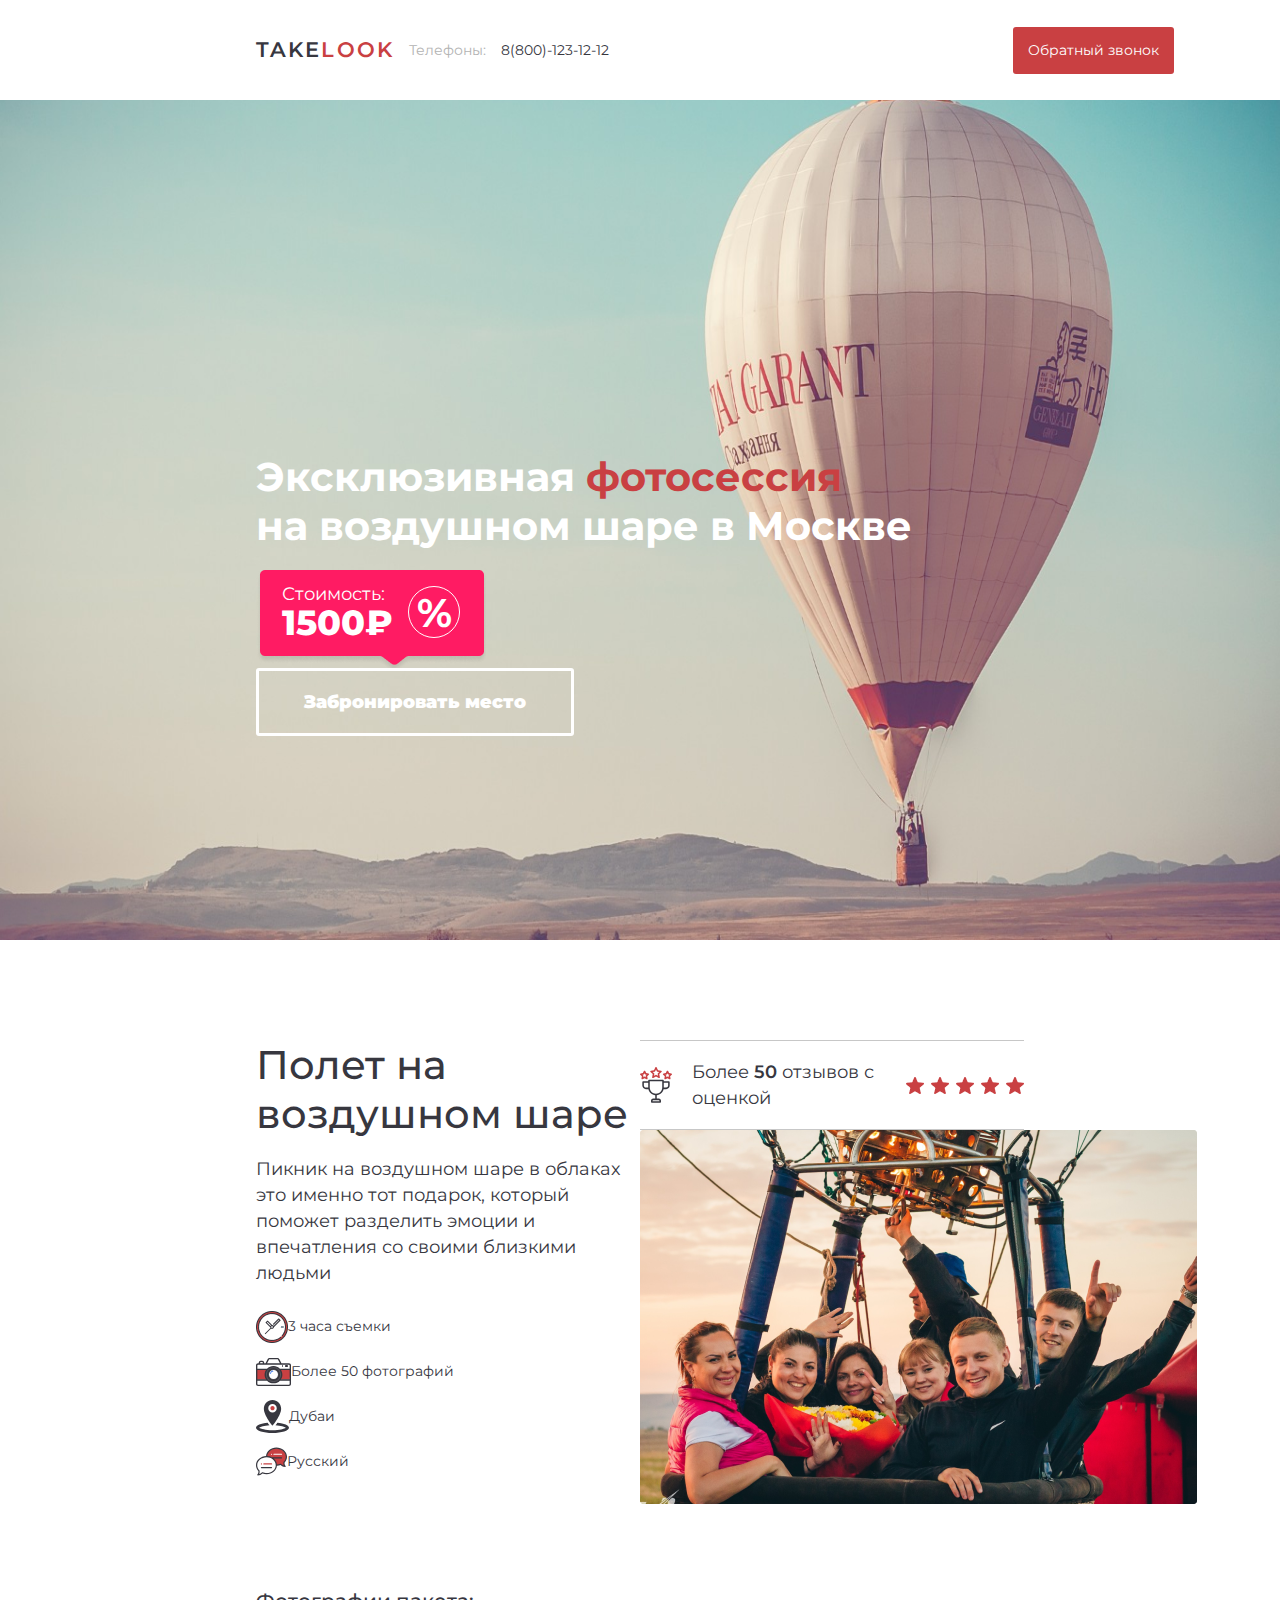
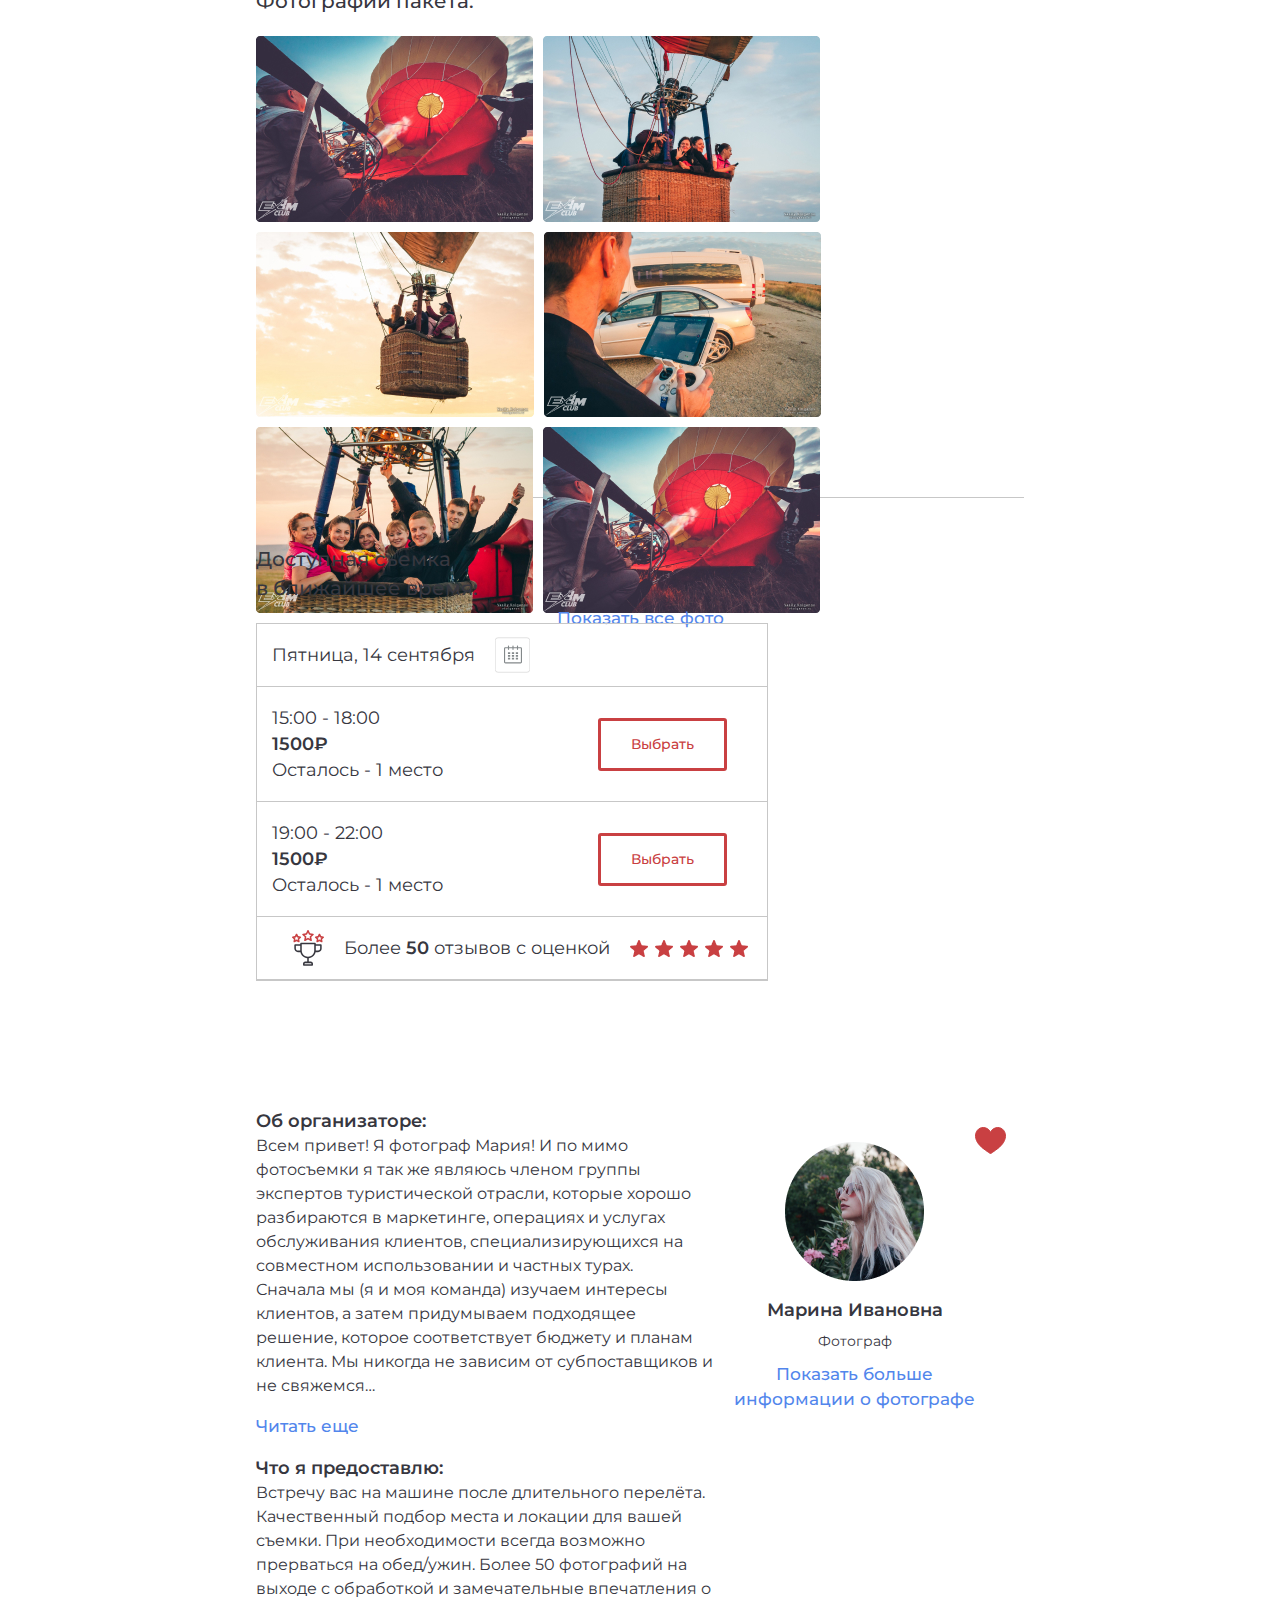
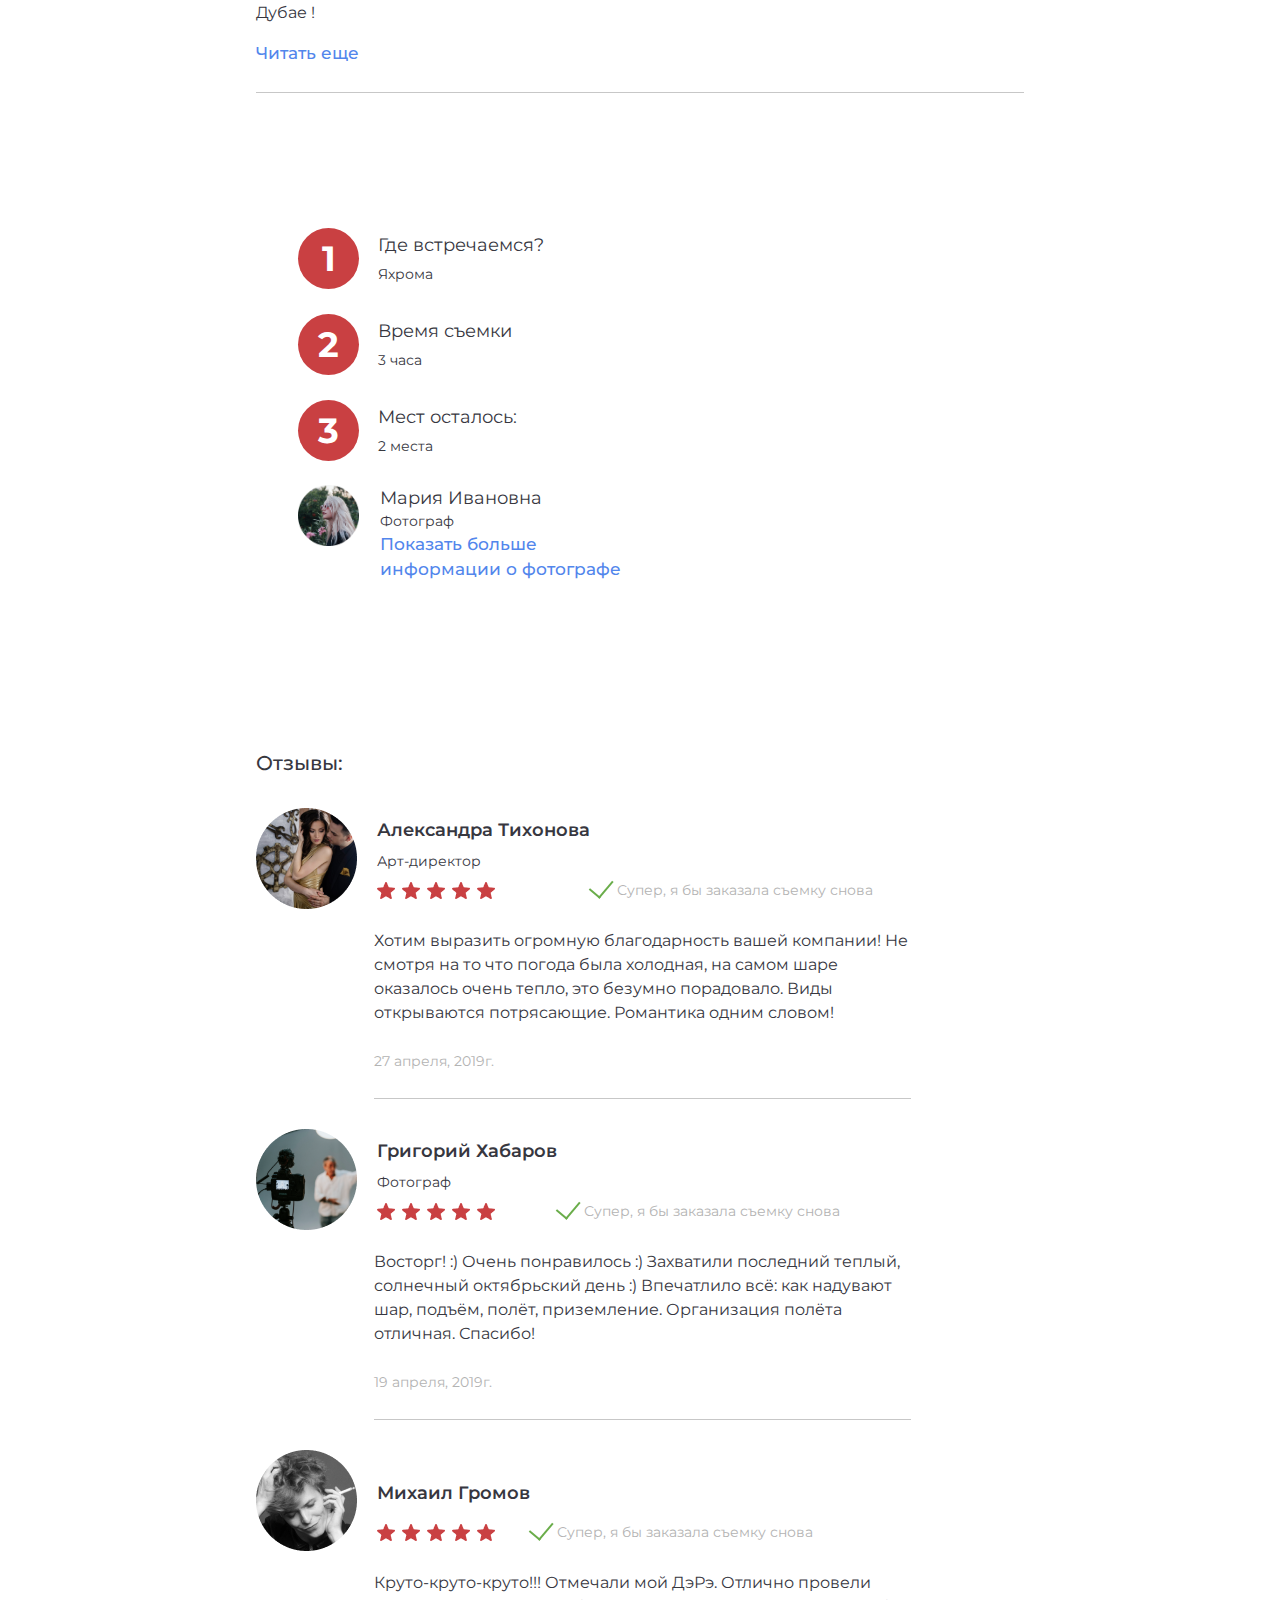
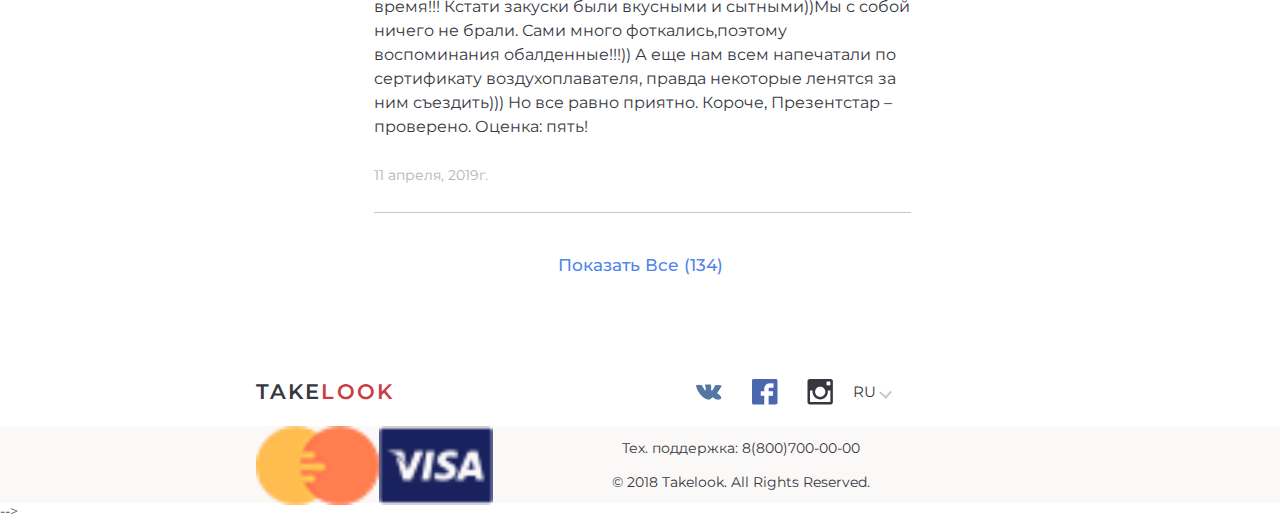
==== commit 3c401409: "fixed some bags in some blocks width" ====
--- a/index.html
+++ b/index.html
@@ -1,4 +1,4 @@
-<!DOCTYPE html>
+ <!DOCTYPE html>
 <html lang="en">
 <head>
     <meta charset="UTF-8">
@@ -6,7 +6,8 @@
     <meta http-equiv="X-UA-Compatible" content="ie=edge">
     <title>Project1</title>
     <link rel="stylesheet" href="styles.css">
-    <link href="https://fonts.googleapis.com/css?family=Montserrat:500,600,700,800,900&display=swap&subset=cyrillic" rel="stylesheet"></head>
+    <link href="https://fonts.googleapis.com/css?family=Montserrat:500,600,700,800,900&display=swap&subset=cyrillic" rel="stylesheet">
+</head>
 <body>
     <div class="main">
 
@@ -17,7 +18,7 @@
             <a class="callback">Обратный звонок</a>
         </header>
 
-         <div class="tagline">
+        <div class="tagline">
             <div class="container">
                 <p class="marketingString">Эксклюзивная <span class="red">фотосессия</span> <br>
                     на воздушном шаре в Москве</p>
@@ -69,6 +70,7 @@
                     <img src="images/Rectangle 3slider-image.png">
                 </div>
 
+
                 <div class="photos">
                     <p>Фотографии пакета:</p>
                     <div>
@@ -78,12 +80,9 @@
                         <img src="images/photos/image 4.jpg">
                         <img src="images/photos/image 5.jpg">
                         <img src="images/photos/image.jpg">
-                        <img src="">
-                        <img src="">
-                    </div>
-                    <a class="link" href="#">Показать все фото</a>
-                </div>
-
+                    </div>
+                    <a class="link">Показать все фото</a>
+                </div>
                 <div class="inner4">
                     <p>
                         <span>Об организаторе:</span> <br>
@@ -319,6 +318,7 @@
                     © 2018 Takelook. All Rights Reserved.</p>
             </div>
         </footer> 
-    </div>
+    </div>-->
+    <script type="module" src="script.js"></script>
 </body>
 </html>--- a/styles.css
+++ b/styles.css
@@ -355,14 +355,17 @@
 }
 
 .photos > div {
-  display: -ms-grid;
-  display: grid;
-  -ms-grid-rows: 1fr 1fr;
-      grid-template-rows: 1fr 1fr;
-  -ms-grid-columns: 1fr 1fr 1fr 1fr;
-      grid-template-columns: 1fr 1fr 1fr 1fr;
-  gap: 10px 10px;
-  justify-items: stretch;
+  display: -webkit-box;
+  display: -ms-flexbox;
+  display: flex;
+  width: 100%;
+  -ms-flex-wrap: wrap;
+      flex-wrap: wrap;
+  height: 100%;
+}
+
+.photos > div > img {
+  margin: 0 10px 10px 0;
 }
 
 .photos > p {
@@ -385,6 +388,11 @@
   line-height: 25px;
   color: #5286EC;
   text-decoration: none;
+}
+
+.link:hover {
+  color: #52c2ee;
+  cursor: default;
 }
 
 .inner4 {
@@ -783,14 +791,18 @@
   font-weight: 600;
   font-size: 18px;
   line-height: 22px;
-  width: 100%;
+  width: -webkit-fit-content;
+  width: -moz-fit-content;
+  width: fit-content;
 }
 
 .profession {
   font-weight: normal;
   font-size: 14px;
   line-height: 21px;
-  width: 100%;
+  width: -webkit-fit-content;
+  width: -moz-fit-content;
+  width: fit-content;
 }
 
 .mark, .date {
@@ -1031,6 +1043,9 @@
   .moreThan50 *:first-child {
     margin: 0 0 5% 0;
   }
+  .showed-all {
+    height: auto;
+  }
   .photos > p {
     text-align: center;
     font-weight: normal;
@@ -1039,6 +1054,14 @@
   }
   .photos > a {
     margin-top: 20px;
+  }
+  .photos > div {
+    -ms-flex-item-align: center;
+        -ms-grid-row-align: center;
+        align-self: center;
+    -webkit-box-pack: center;
+        -ms-flex-pack: center;
+            justify-content: center;
   }
   .inner4 {
     width: 100%;
@@ -1080,7 +1103,7 @@
     border: none;
     height: auto;
     width: 100%;
-    margin-top: 150px;
+    margin-top: 100px;
     -webkit-box-orient: vertical;
     -webkit-box-direction: normal;
         -ms-flex-direction: column;
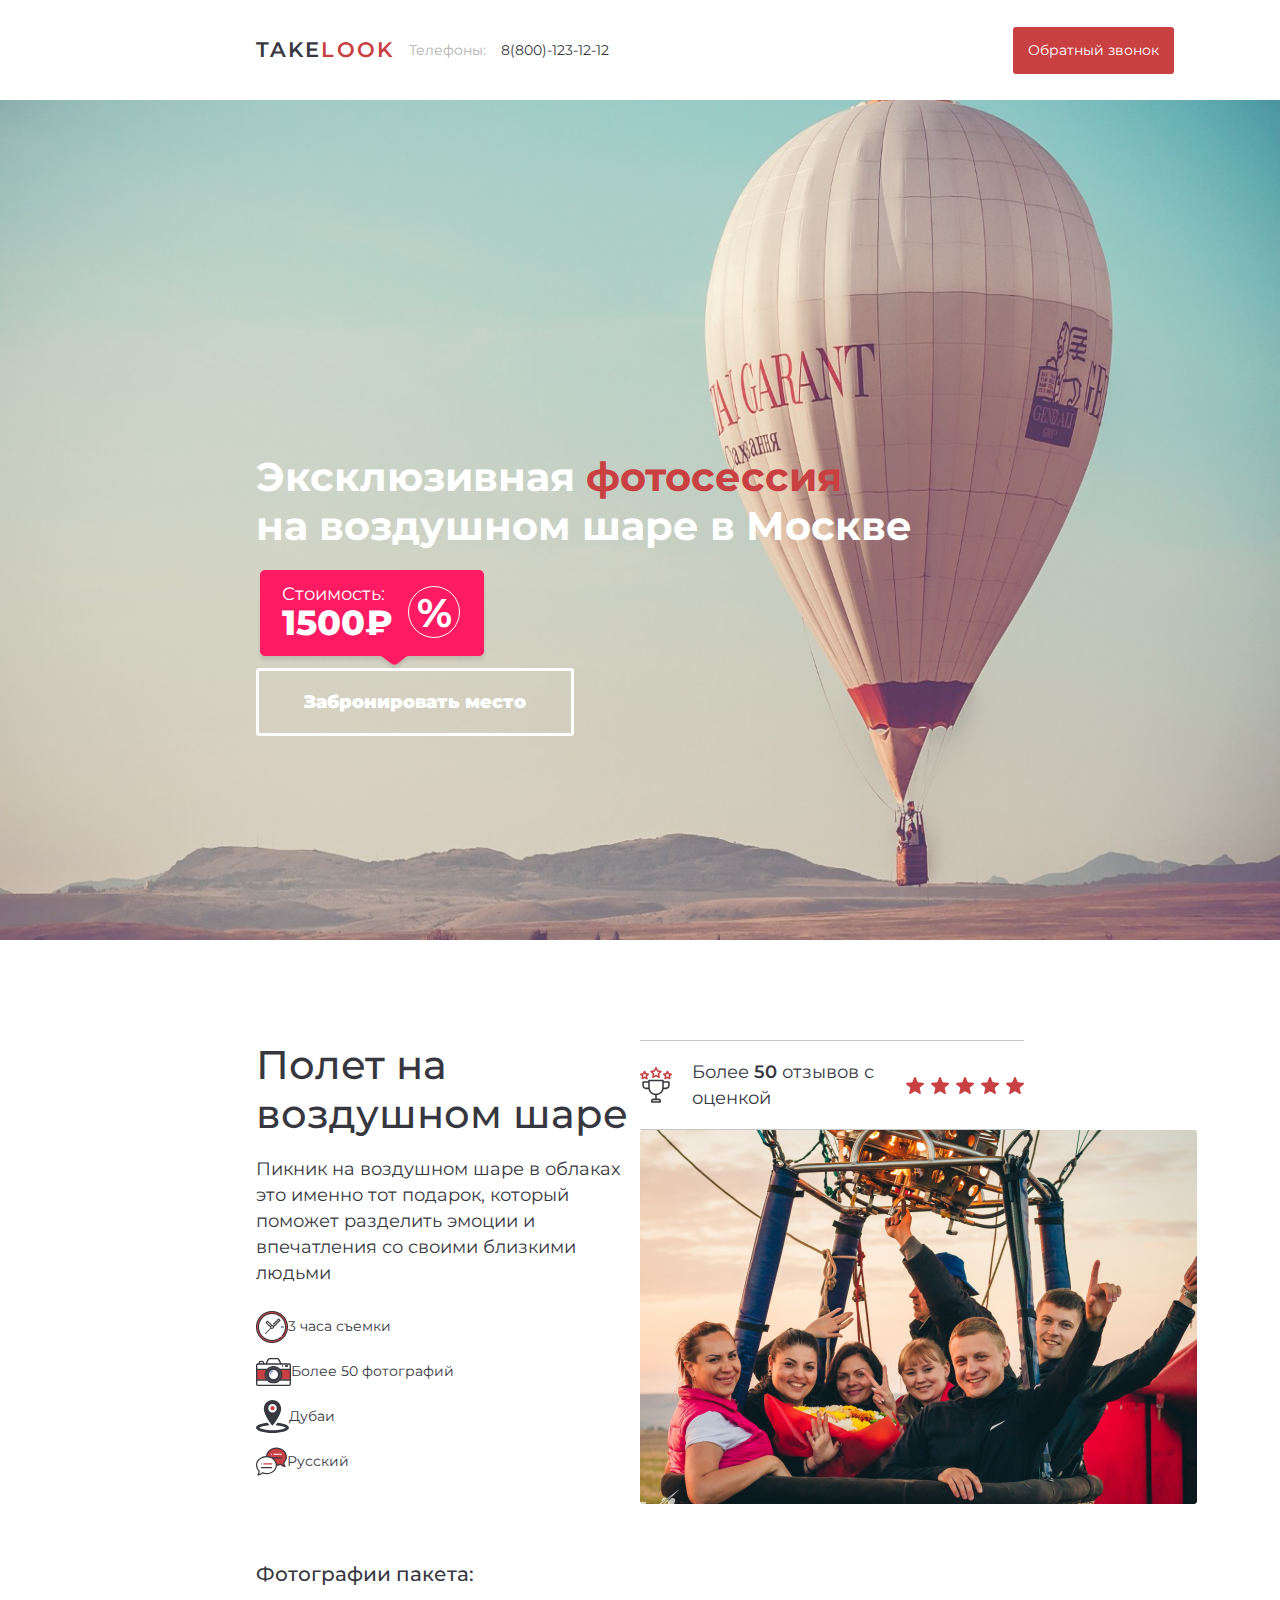
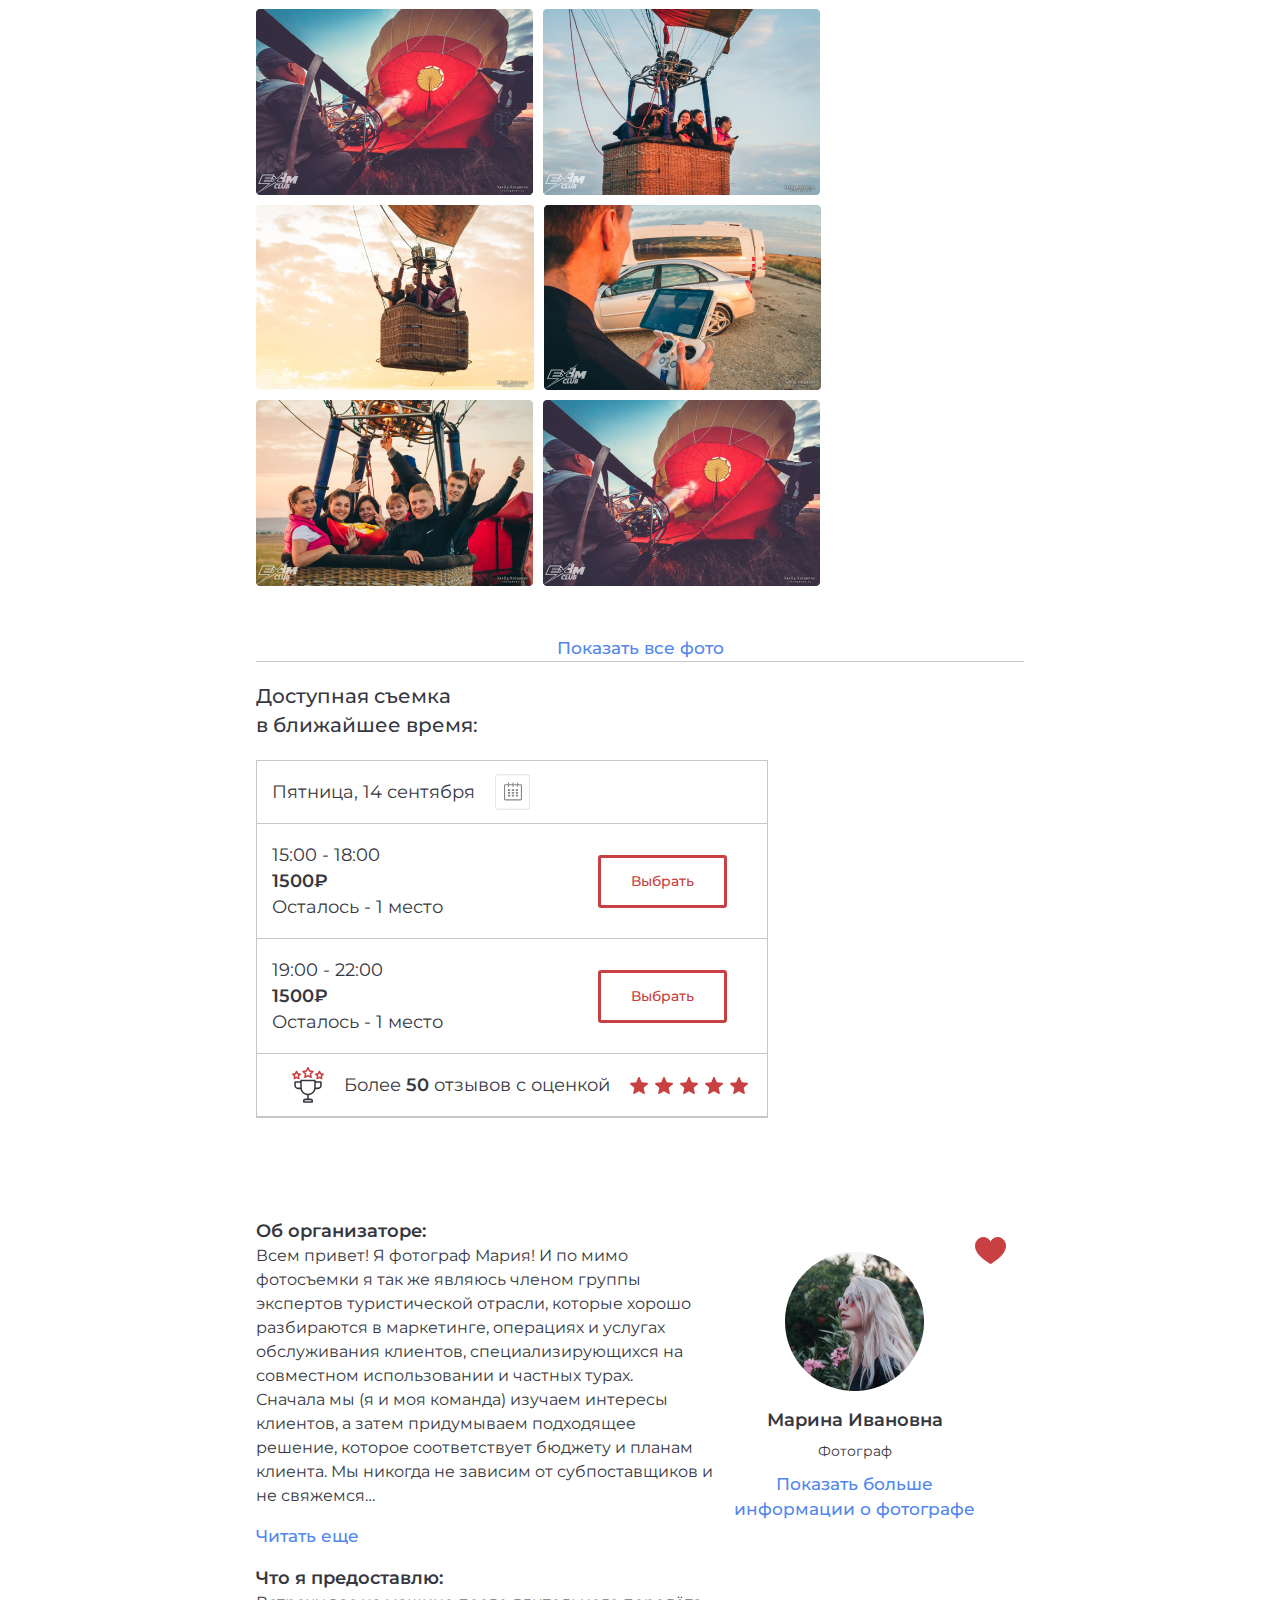
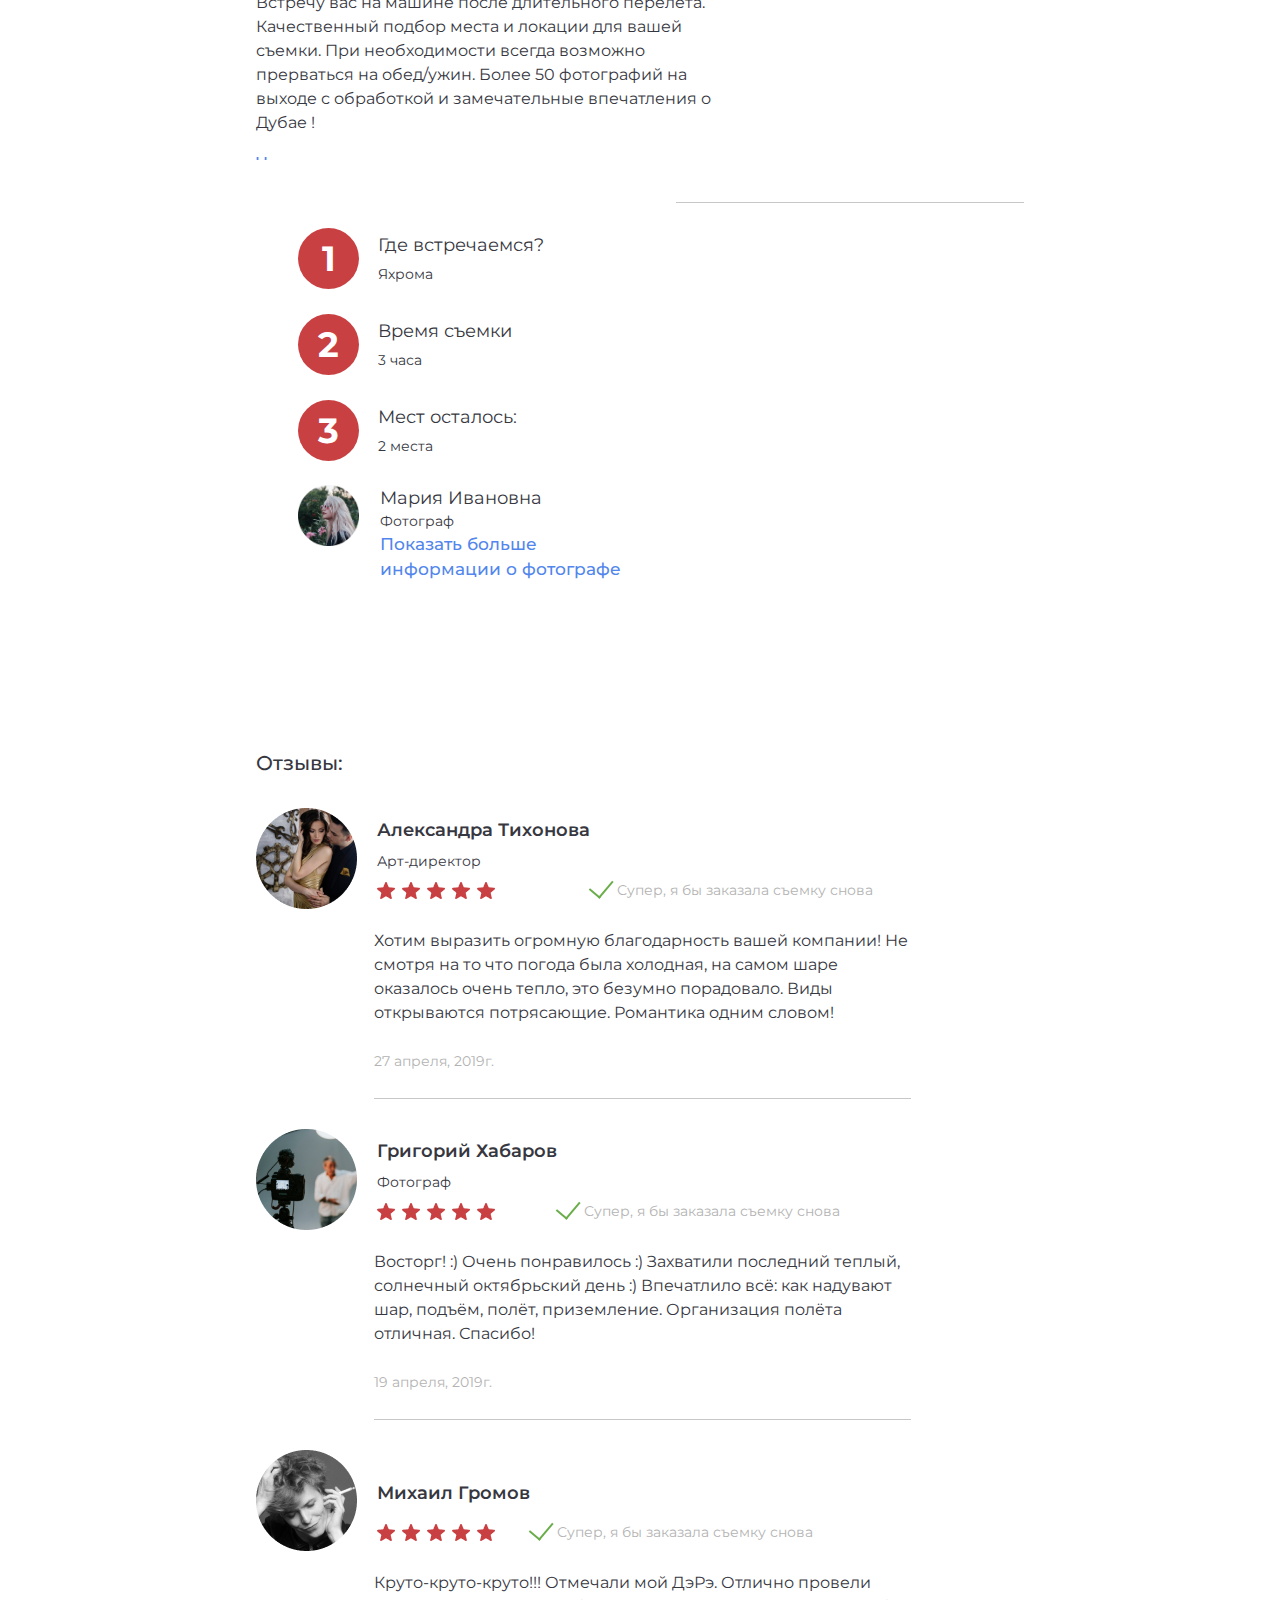
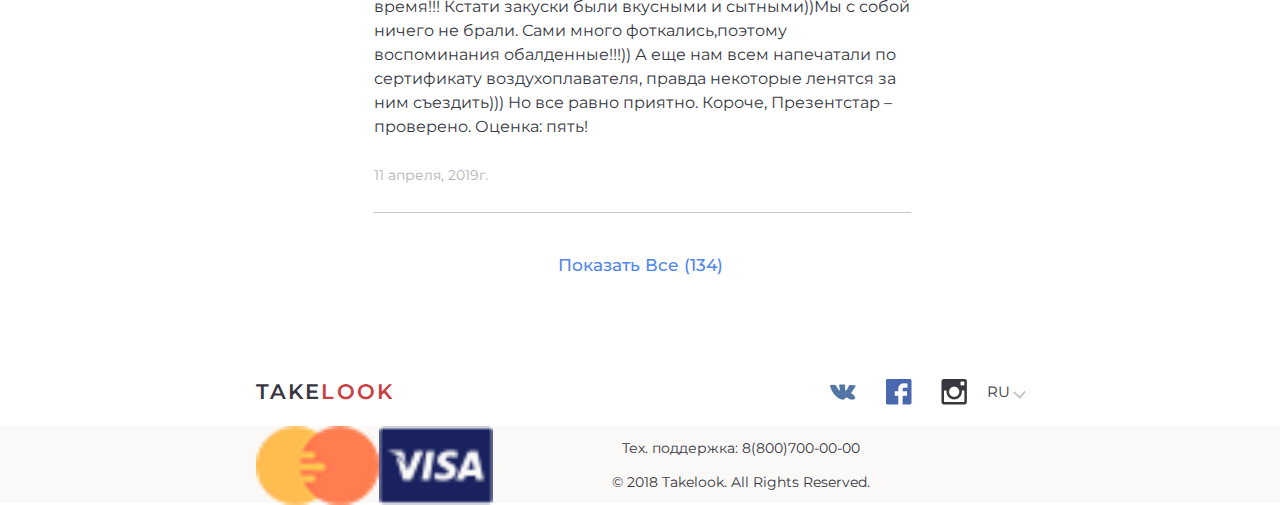
==== commit ab0bb4b6: "footer is done" ====
--- a/index.html
+++ b/index.html
@@ -318,7 +318,7 @@
                     © 2018 Takelook. All Rights Reserved.</p>
             </div>
         </footer> 
-    </div>-->
+    </div>
     <script type="module" src="script.js"></script>
 </body>
 </html>--- a/styles.css
+++ b/styles.css
@@ -337,7 +337,7 @@
 }
 
 .photos {
-  height: 530px;
+  height: auto;
   width: 100%;
   display: -webkit-box;
   display: -ms-flexbox;
@@ -863,7 +863,7 @@
   -webkit-box-align: center;
       -ms-flex-align: center;
           align-items: center;
-  margin-right: 390px;
+  margin-right: 20%;
 }
 
 .lang {
@@ -1168,5 +1168,11 @@
   header {
     width: 100%;
   }
+  .social-networks-lang {
+    margin: 0 5% 0 0;
+  }
+  .pays {
+    margin: 0 5% 0 5%;
+  }
 }
 /*# sourceMappingURL=styles.css.map */